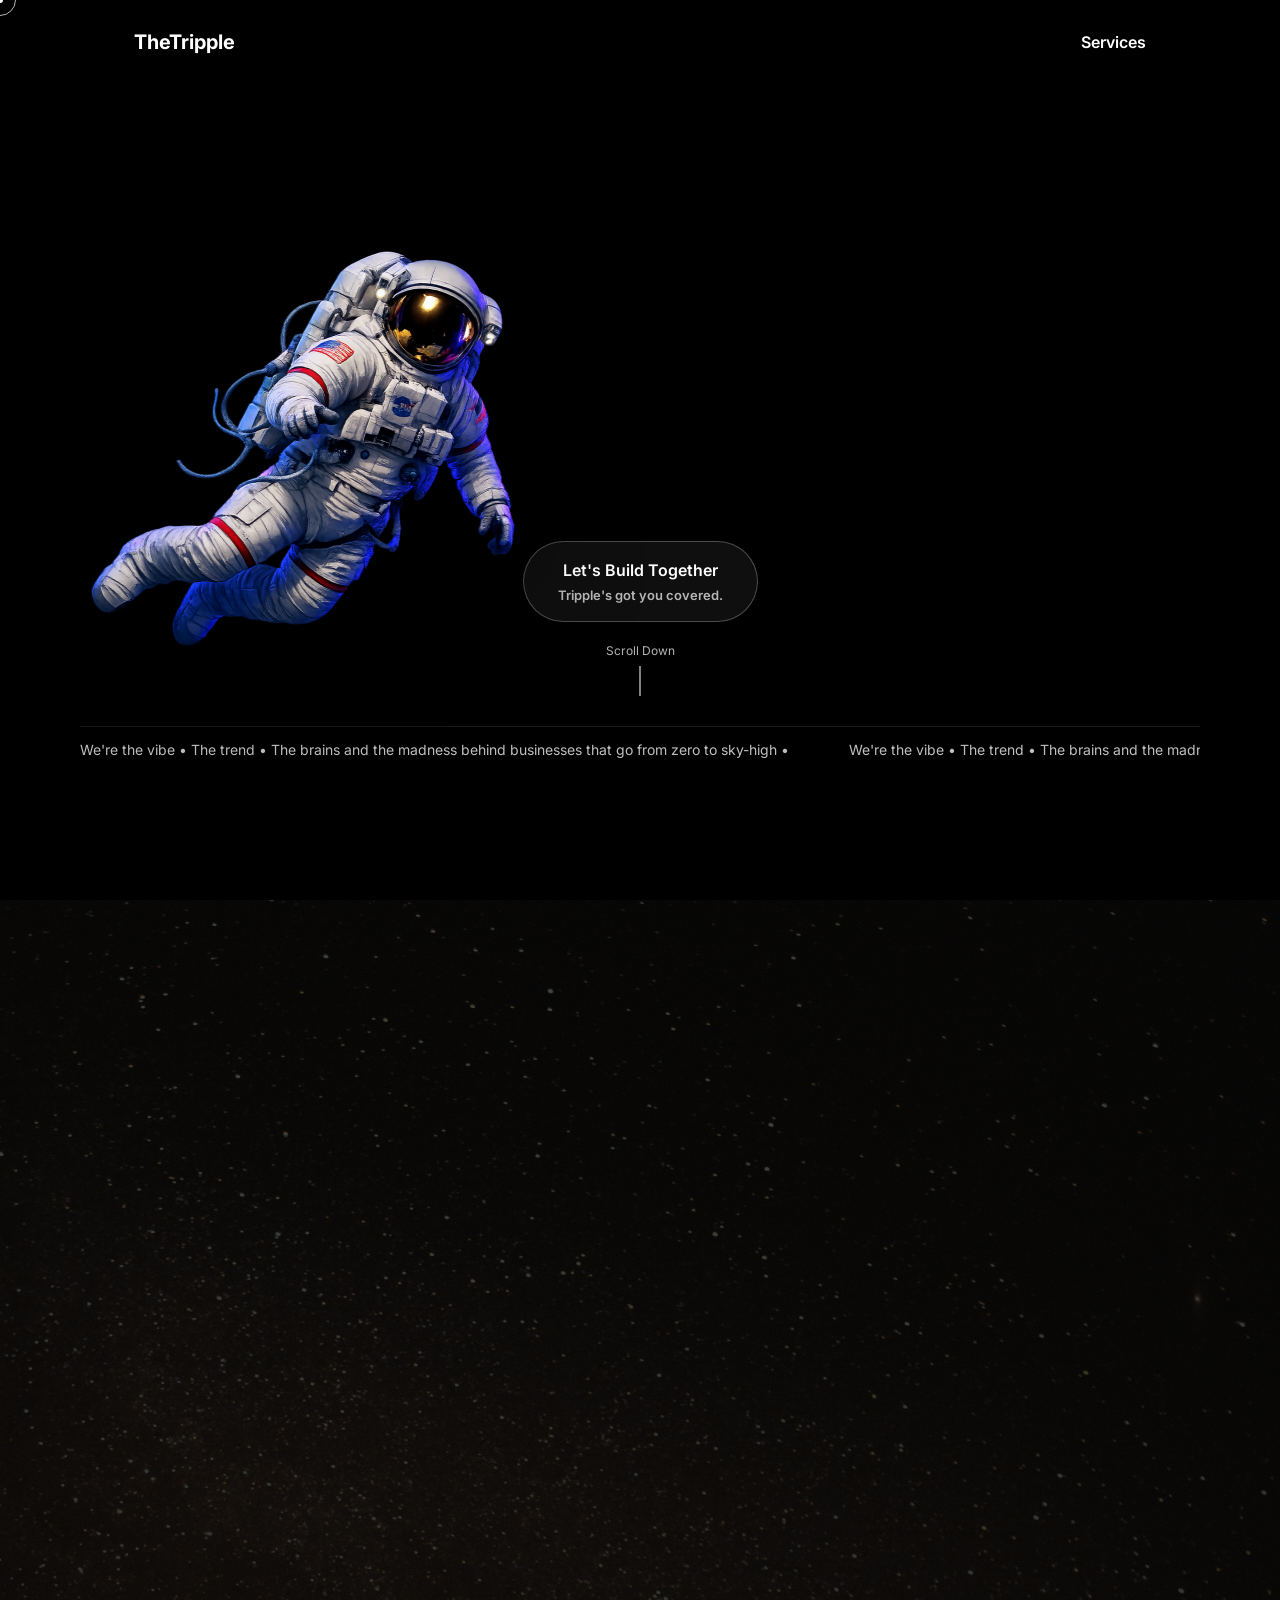
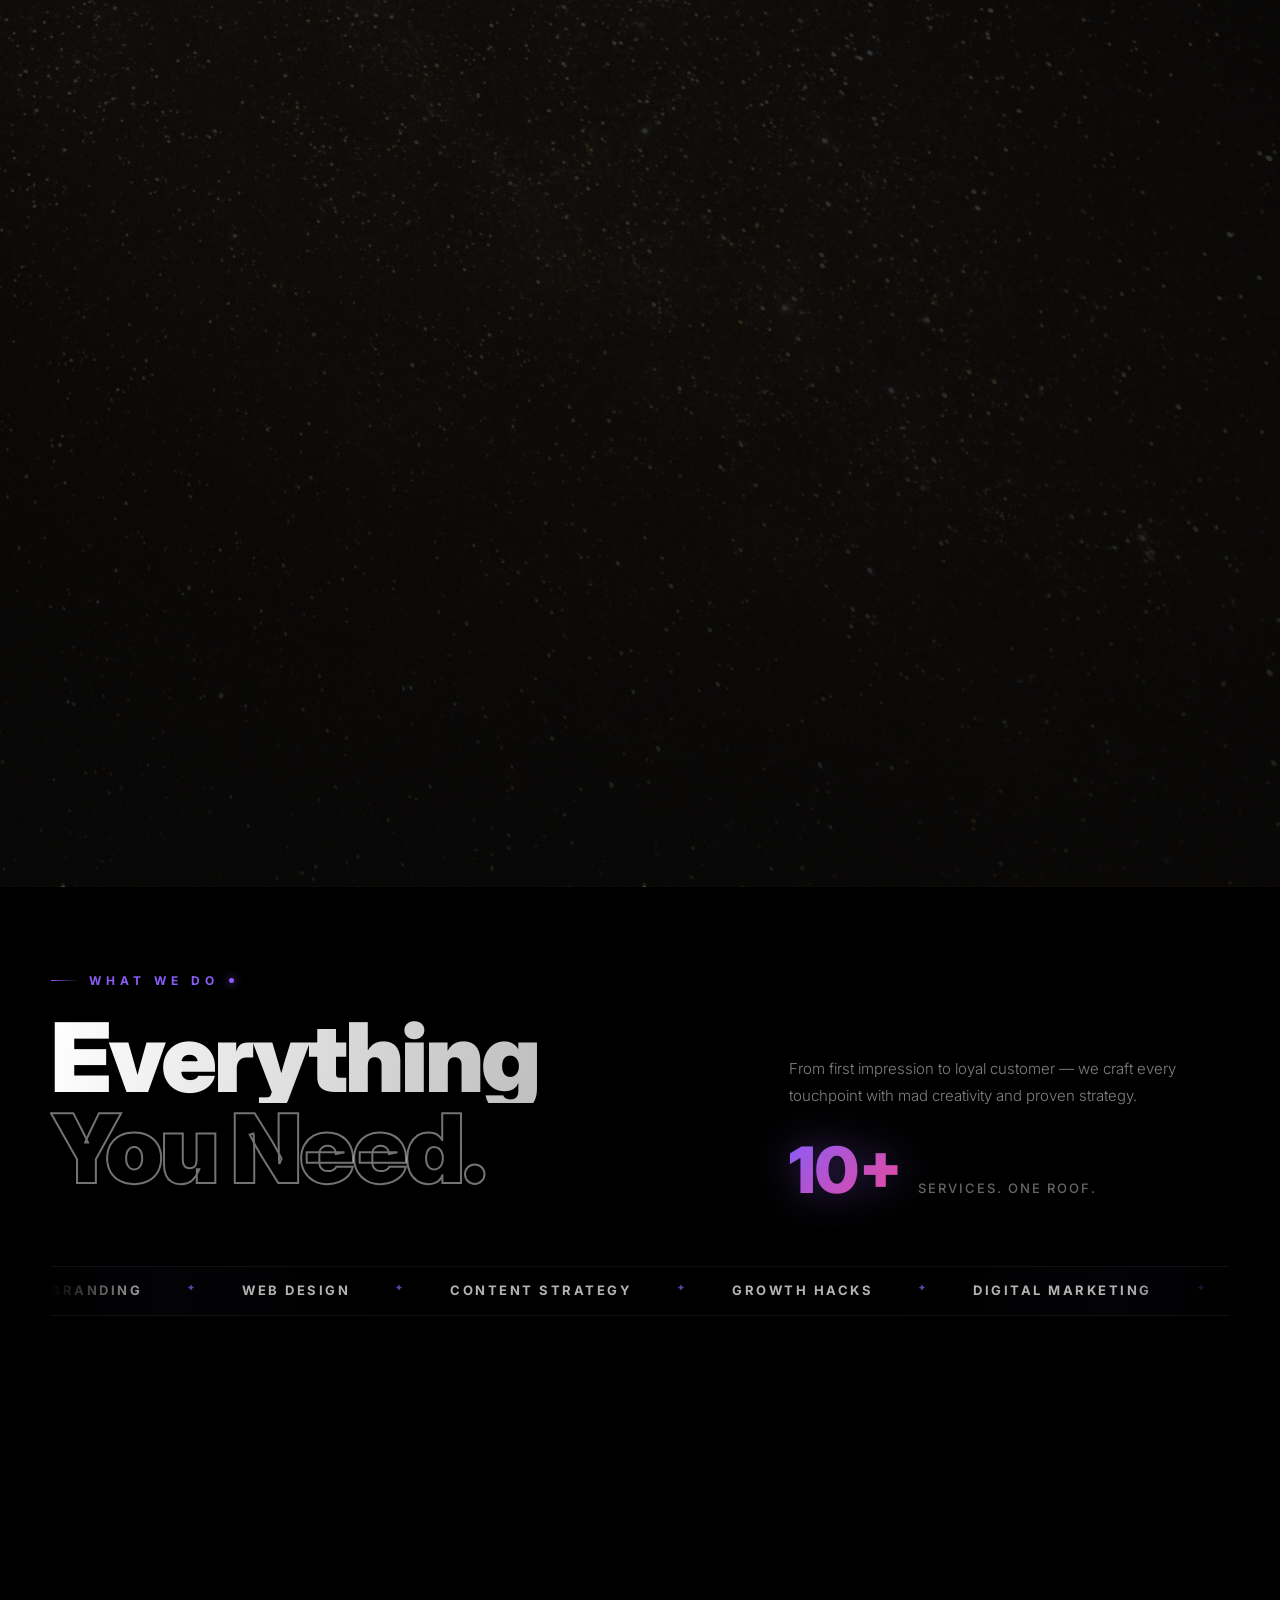
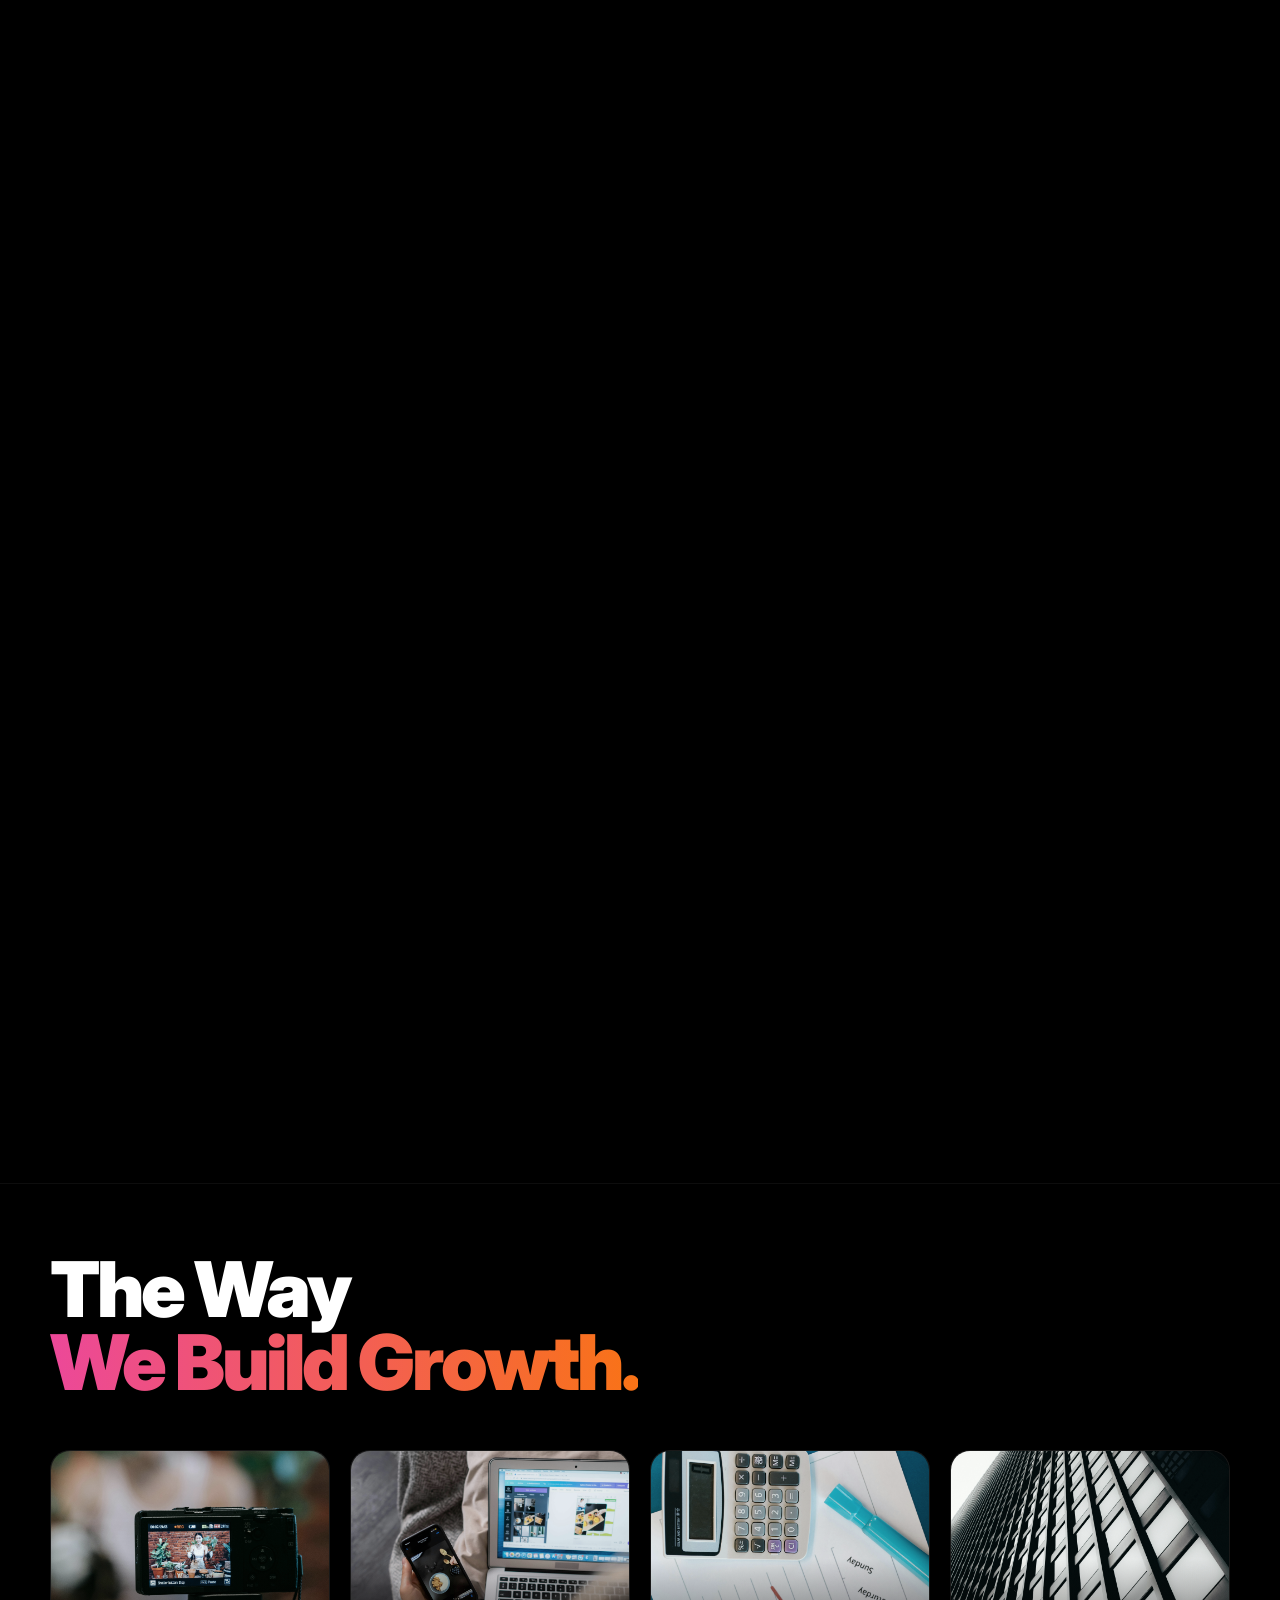
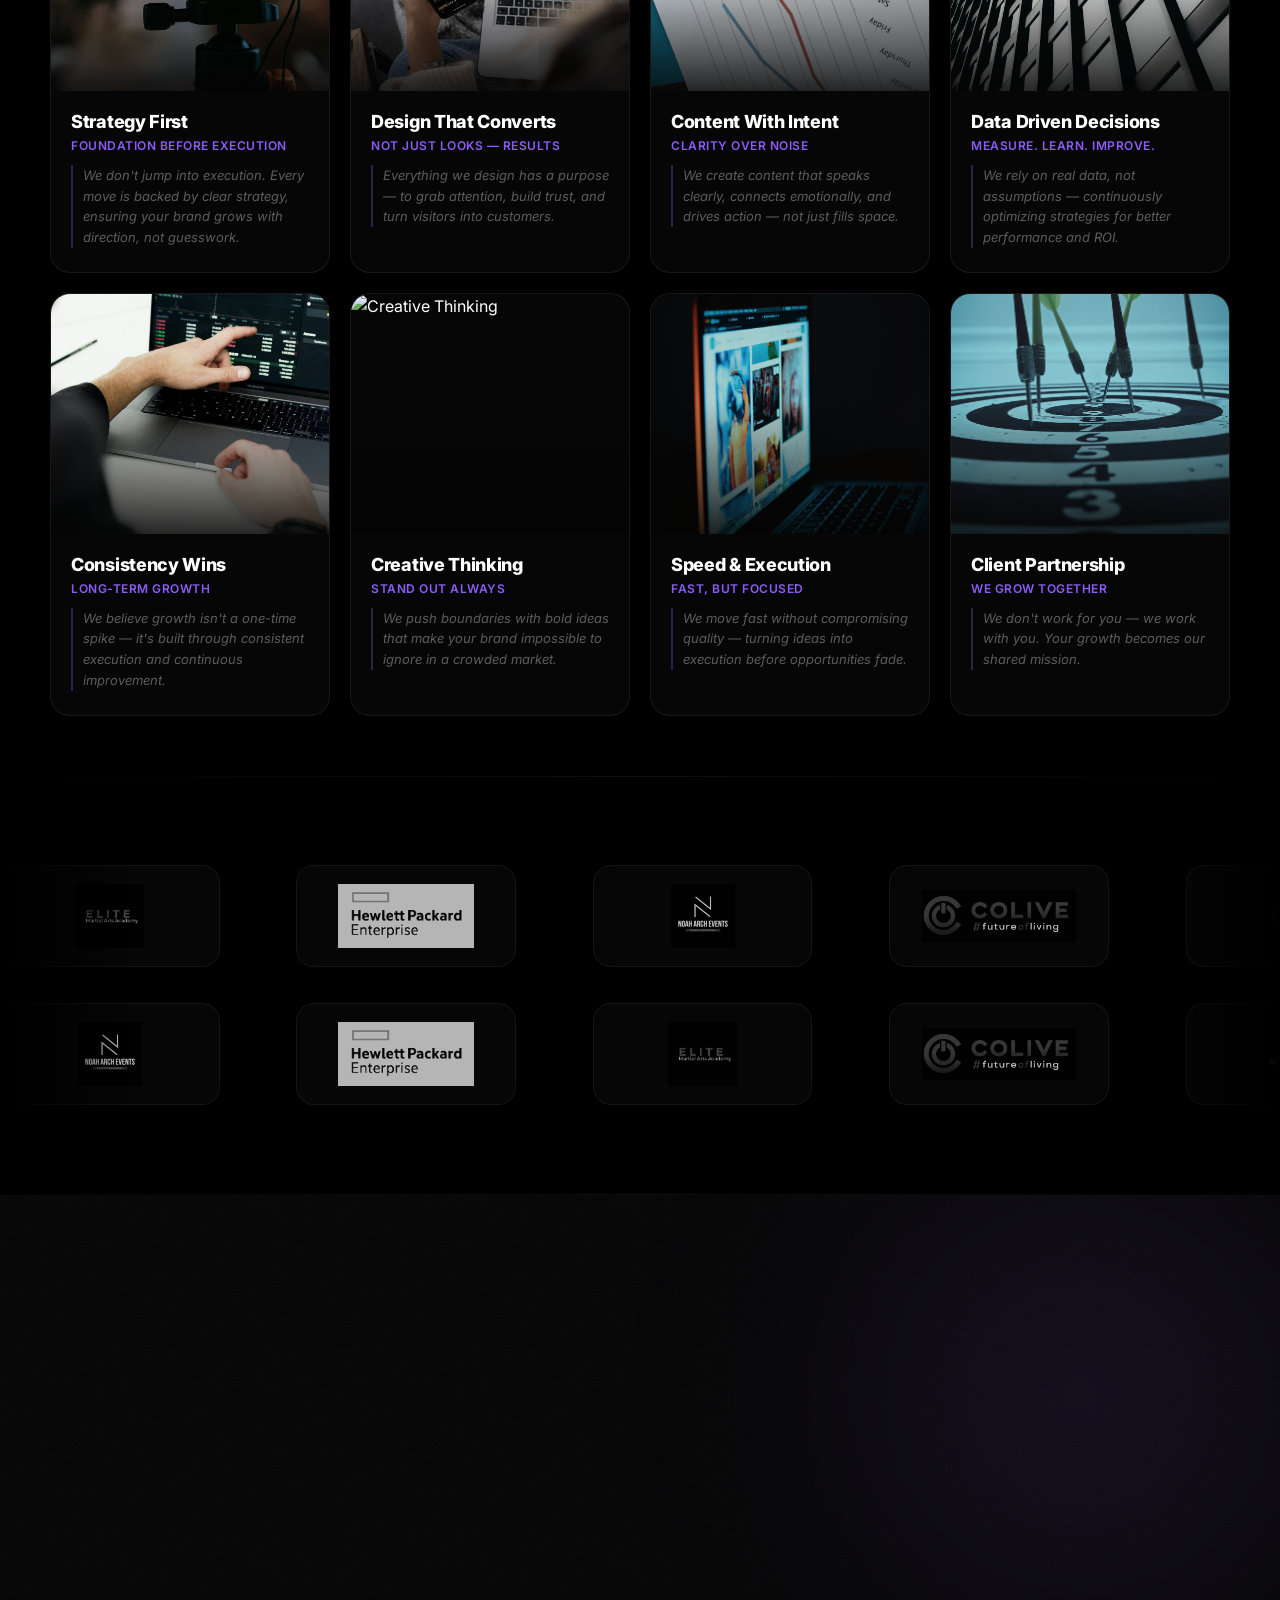
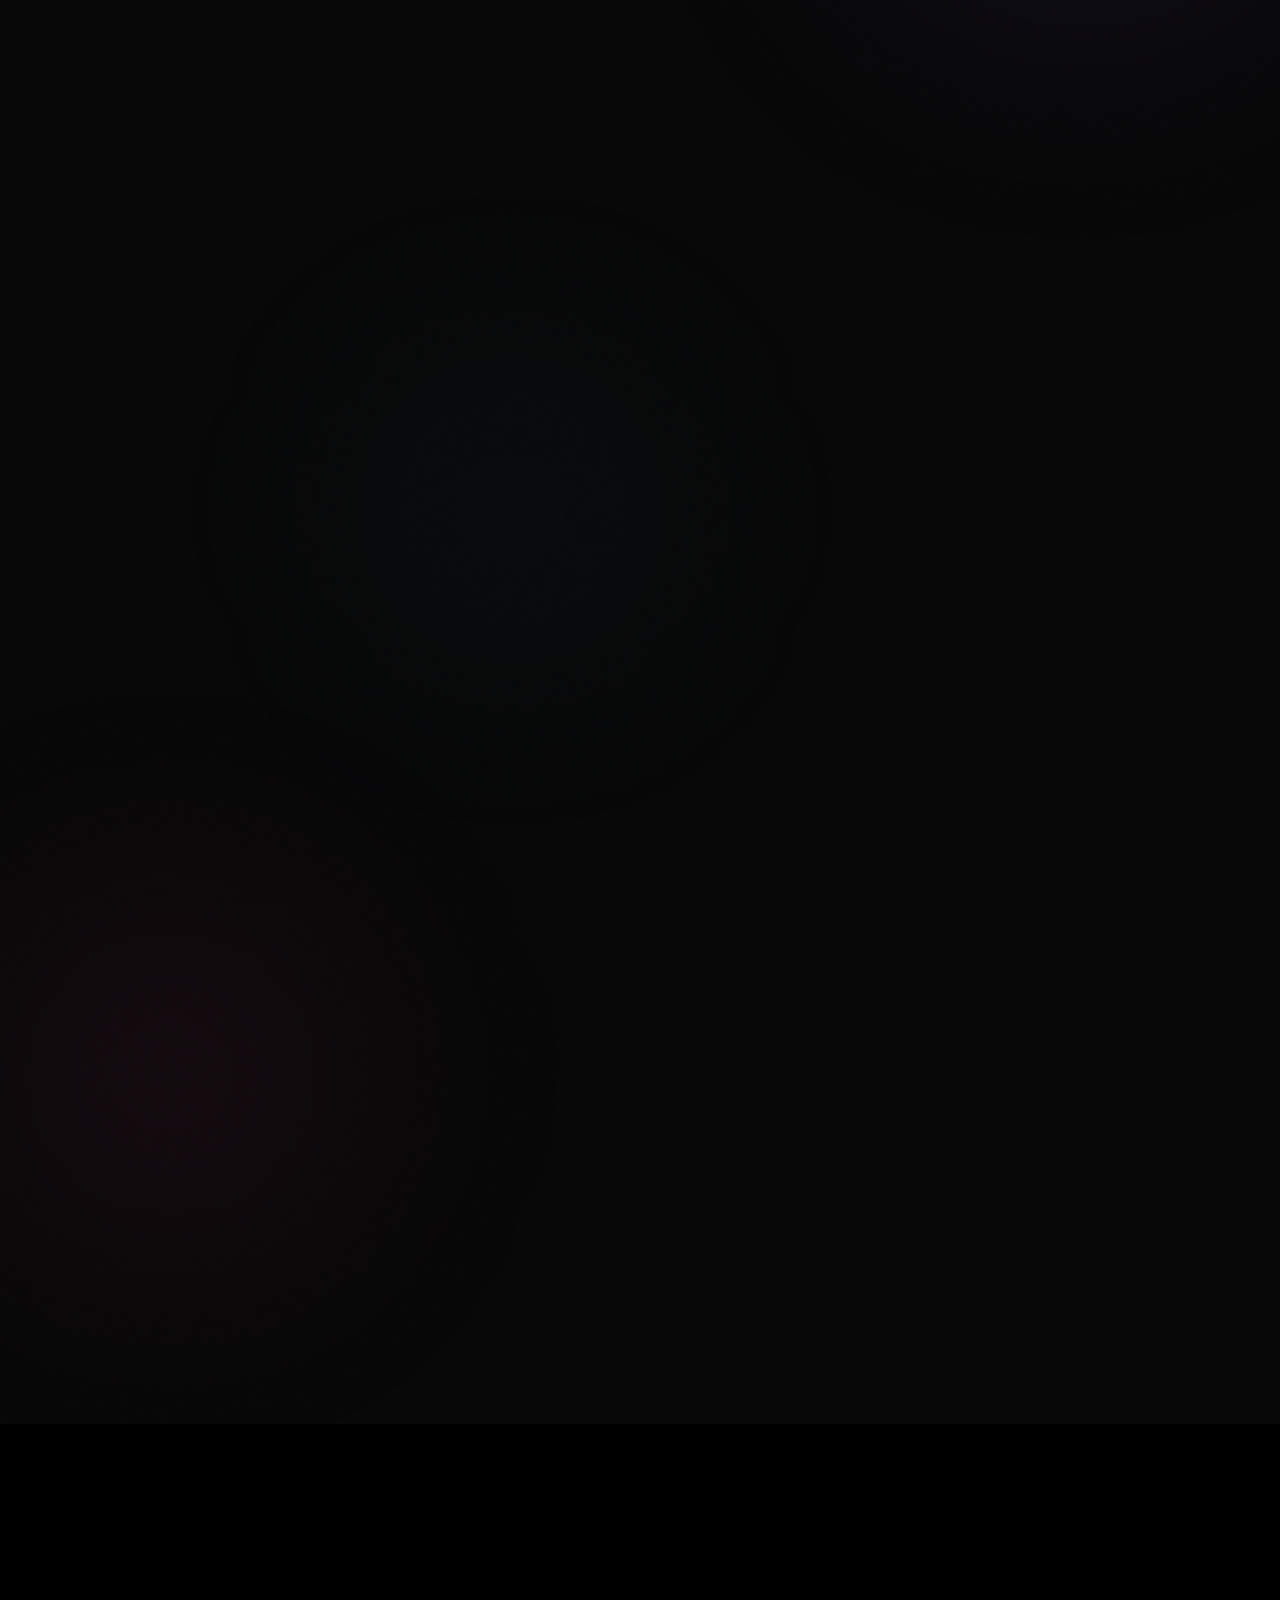
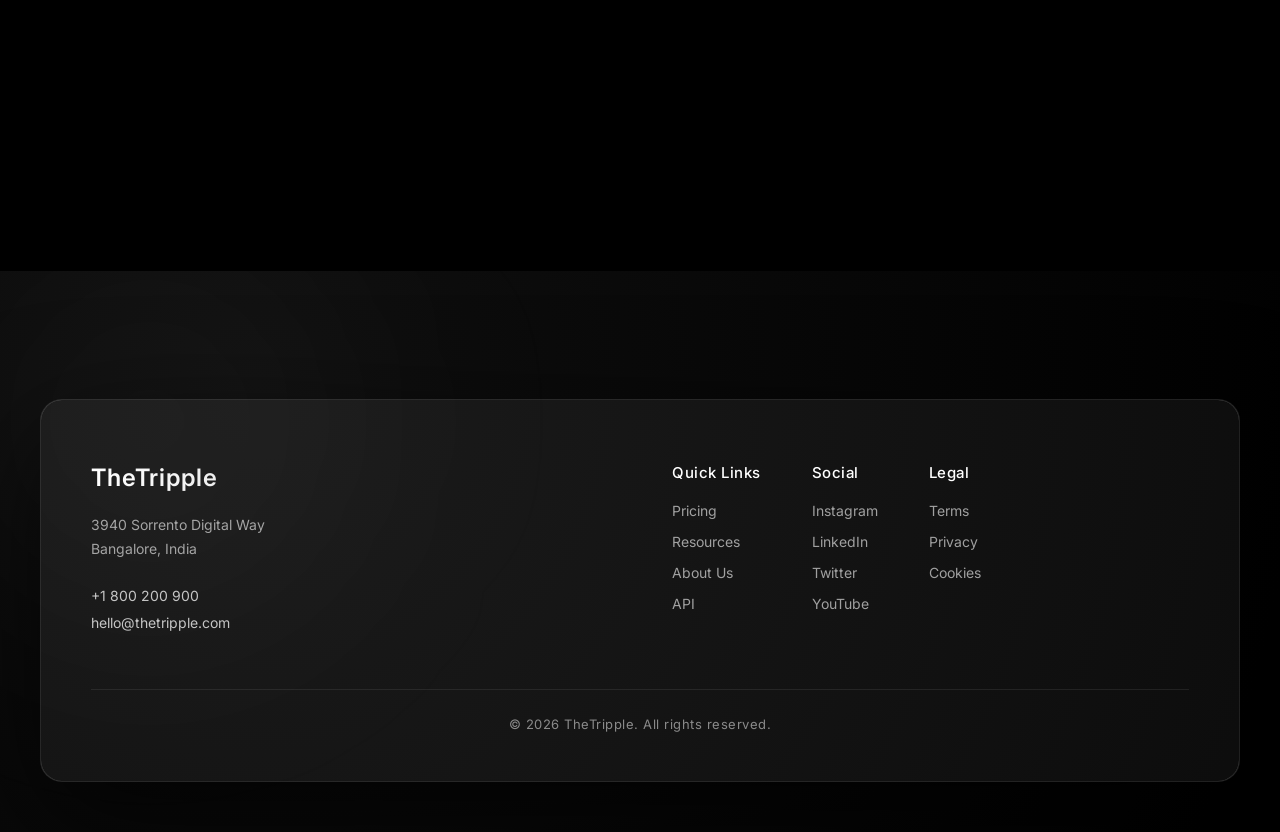
==== index.html @ c0bea386 "Updated website content and logo" ====
<!DOCTYPE html>
<html lang="en">
<head>
  <meta charset="UTF-8">
  <meta name="viewport" content="width=device-width, initial-scale=1.0, maximum-scale=5.0">
  <title>TheTripple</title>

  <!-- Preconnect for fonts -->
  <link rel="preconnect" href="https://fonts.googleapis.com">
  <link rel="preconnect" href="https://fonts.gstatic.com" crossorigin>
  <link href="https://fonts.googleapis.com/css2?family=Inter:wght@300;400;500;600;700;800;900&display=swap" rel="stylesheet">

  <!-- Bootstrap -->
  <link href="https://cdn.jsdelivr.net/npm/bootstrap@5.3.0/dist/css/bootstrap.min.css" rel="stylesheet">

  <!-- Site CSS -->
  <link rel="stylesheet" href="css/style.css">
</head>

<body>

<div class="cursor-dot"></div>
<div class="cursor-circle"></div>

<!-- Noise / Ambient Decorative Layers -->
<div class="noise" aria-hidden="true"></div>
<div class="ambient" aria-hidden="true"></div>

<!-- ═══════════════════════════════════
     NAVBAR
═══════════════════════════════════ -->
<nav class="navbar fixed-top" id="navbar">
  <div class="container d-flex justify-content-between align-items-center">
    <h2 class="logo">TheTripple</h2>
    <div class="menu">
      <a href="services/">Services</a>
    </div>
  </div>
</nav>

<!-- ═══════════════════════════════════
     HERO
═══════════════════════════════════ -->
<section class="hero nx-sec">

  <video autoplay muted loop playsinline class="hero-video" aria-hidden="true">
    <source src="assets/video.mp4" type="video/mp4">
  </video>

  <div class="overlay" aria-hidden="true"></div>

  <div class="hero-image" id="astronaut" aria-hidden="true">
    <img src="assets/astronaut.png" alt="" width="900" height="900" loading="lazy">
  </div>

  <div class="hero-content">

    <h1 class="hero-text">
      <span class="left outline">We Scale</span><br>
      <span class="left outline">Your Business With</span><br>
      <span class="right solid">Mad Creativity</span>
    </h1>

    <div class="hero-cta">
      <button class="cta-btn">
        Let's Build Together<br>
        <span>Tripple's got you covered.</span>
      </button>

      <div class="scroll-down">
        <span>Scroll Down</span>
        <div class="scroll-line"></div>
      </div>
    </div>

    <div class="hero-marquee">
      <div class="marquee-track">
        <span>We're the vibe • The trend • The brains and the madness behind businesses that go from zero to sky-high •</span>
        <span>We're the vibe • The trend • The brains and the madness behind businesses that go from zero to sky-high •</span>
      </div>
    </div>

  </div>

</section>

<!-- ═══════════════════════════════════
     ABOUT US
═══════════════════════════════════ -->
<section class="aboutus-section nx-sec overlap-section" id="section-aboutus">

  <div class="aboutus-sticky-wrapper">

    <div class="au-bg-base" aria-hidden="true"></div>
    <div class="au-grain"   aria-hidden="true"></div>

    <!-- BLOCK 1 — OPENING -->
    <div class="au-opening" id="au-opening">
      <div class="au-container">
        <p class="au-eyebrow" id="au-eyebrow">ABOUT US</p>

        <div class="au-headline-wrap" id="au-headline-wrap">
          <h1 class="au-headline">
            <span class="au-hl-line"              data-delay="0">Meet</span>
            <span class="au-hl-line au-hl-accent" data-delay="1">Tripple.</span>
            <span class="au-hl-line"              data-delay="2">We make brands</span>
            <span class="au-hl-line au-hl-stroke" data-delay="3">blow up.</span>
          </h1>
        </div>

        <div class="au-opening-sub" id="au-opening-sub">
          <p>
            Built for brands that want to stand out, glow up, and blow up.
            Tripple is a creative growth studio obsessed with making brands look cool, grow fast, and feel unforgettable.
          </p>

          <div class="au-scroll-hint" aria-hidden="true">
            <span class="au-scroll-line"></span>
            <p>Scroll to explore</p>
          </div>
        </div>
      </div>
    </div>

    <!-- BLOCK 2 — MARQUEE DIVIDER -->
    <div class="au-marquee-divider" id="au-marquee" aria-hidden="true">
      <div class="au-marquee-track au-marquee-fwd">
        <span>Creative Studio</span><em>✦</em>
        <span>Bangalore</span><em>✦</em>
        <span>Growth Agency</span><em>✦</em>
        <span>Brand Builders</span><em>✦</em>
        <span>Visual Thinkers</span><em>✦</em>
        <span>Digital Natives</span><em>✦</em>
        <!-- Duplicate for seamless loop -->
        <span>Creative Studio</span><em>✦</em>
        <span>Bangalore</span><em>✦</em>
        <span>Growth Agency</span><em>✦</em>
        <span>Brand Builders</span><em>✦</em>
        <span>Visual Thinkers</span><em>✦</em>
        <span>Digital Natives</span><em>✦</em>
      </div>

      <div class="au-marquee-track au-marquee-rev">
        <span>Mad Creativity</span><em>★</em>
        <span>Bold Ideas</span><em>★</em>
        <span>Real Results</span><em>★</em>
        <span>Obsessed Team</span><em>★</em>
        <span>Trend Chasers</span><em>★</em>
        <span>Vibe Setters</span><em>★</em>
        <!-- Duplicate for seamless loop -->
        <span>Mad Creativity</span><em>★</em>
        <span>Bold Ideas</span><em>★</em>
        <span>Real Results</span><em>★</em>
        <span>Obsessed Team</span><em>★</em>
        <span>Trend Chasers</span><em>★</em>
        <span>Vibe Setters</span><em>★</em>
      </div>
    </div>

    <!-- BLOCK 3 — SPLIT STORY -->
    <div class="au-split-story" id="au-split">
      <div class="au-container au-split-inner">

        <!-- LEFT -->
        <div class="au-split-left" id="au-split-left">
          <div class="au-split-year">
            <span class="au-year-num">2022</span>
            <span class="au-year-label">Founded in<br>Bangalore</span>
          </div>

          <div class="au-split-img-stack">

            <div class="au-img-card au-img-card-back">
              <video autoplay muted loop playsinline aria-hidden="true">
                <source src="assets/about.mp4" type="video/mp4">
              </video>
            </div>

            <div class="au-img-card au-img-card-front">
              <video autoplay muted loop playsinline aria-hidden="true">
                <source src="assets/about.mp4" type="video/mp4">
              </video>

              <div class="au-img-badge">
                <span class="au-badge-num">50+</span>
                <span class="au-badge-txt">Projects Delivered</span>
              </div>
            </div>

          </div>
        </div>

        <!-- RIGHT -->
        <div class="au-split-right" id="au-split-right">

          <div class="au-story-block" id="au-story-0">
            <span class="au-story-index">01</span>
            <h2 class="au-story-heading">We started with a problem.</h2>
            <p class="au-story-body">
              Most Bangalore businesses had incredible products but zero presence. Great cafes nobody found.
            </p>
          </div>

          <div class="au-story-block" id="au-story-1">
            <span class="au-story-index">02</span>
            <h2 class="au-story-heading">We built a team of obsessives.</h2>
            <p class="au-story-body">
              Designers who lose sleep over kerning. Strategists who treat every brand like it's their own.
            </p>
          </div>

          <div class="au-story-block" id="au-story-2">
            <span class="au-story-index">03</span>
            <h2 class="au-story-heading">Now we scale brands for real.</h2>
            <p class="au-story-body">
              From identity to performance — we own every layer.
            </p>
          </div>

        </div>

      </div>
    </div>

  </div>
</section>


<!-- ═══════════════════════════════════
     SERVICES
═══════════════════════════════════ -->
<section class="services-section nx-sec" id="section-services">

  <video class="services-bg-video" autoplay muted loop playsinline aria-hidden="true">
    <source src="assets/12638483_2088_720_60fps.mp4" type="video/mp4">
  </video>

  <div class="services-container">

    <!-- HEADER BLOCK -->
    <div class="srv-header" id="srv-header">
      <div class="srv-header-left">
        <span class="srv-eyebrow" id="srv-eyebrow">WHAT WE DO</span>
        <h2 class="srv-title" id="srv-title">
          <span class="srv-title-line">Everything</span>
          <span class="srv-title-line srv-title-stroke">You Need.</span>
        </h2>
      </div>
      <div class="srv-header-right" id="srv-header-right">
        <p class="srv-header-desc">From first impression to loyal customer — we craft every touchpoint with mad creativity and proven strategy.</p>
        <div class="srv-header-stat">
          <span class="srv-stat-num">10+</span>
          <span class="srv-stat-label">Services. One roof.</span>
        </div>
      </div>
    </div>

    <!-- MARQUEE TICKER -->
    <div class="blogs-ticker-wrap" id="blogs-ticker" aria-hidden="true">
      <div class="blogs-ticker-track">
        <span>Branding</span><span class="ticker-sep">✦</span>
        <span>Web Design</span><span class="ticker-sep">✦</span>
        <span>Content Strategy</span><span class="ticker-sep">✦</span>
        <span>Growth Hacks</span><span class="ticker-sep">✦</span>
        <span>Digital Marketing</span><span class="ticker-sep">✦</span>
        <span>Creative Direction</span><span class="ticker-sep">✦</span>
        <span>SEO &amp; Ads</span><span class="ticker-sep">✦</span>
        <span>Visual Identity</span><span class="ticker-sep">✦</span>
        <span>Branding</span><span class="ticker-sep">✦</span>
        <span>Web Design</span><span class="ticker-sep">✦</span>
        <span>Content Strategy</span><span class="ticker-sep">✦</span>
        <span>Growth Hacks</span><span class="ticker-sep">✦</span>
        <span>Digital Marketing</span><span class="ticker-sep">✦</span>
        <span>Creative Direction</span><span class="ticker-sep">✦</span>
        <span>SEO &amp; Ads</span><span class="ticker-sep">✦</span>
        <span>Visual Identity</span><span class="ticker-sep">✦</span>
      </div>
    </div>

    <!-- SERVICES BENTO GRID -->
    <div class="srv-bento" id="srv-bento">

      <!-- ROW 1: Large feature card + 2 stacked -->
      <div class="srv-bento-row srv-row-1">

        <div class="srv-card srv-card--large" data-srv-index="0" style="--card-img:url('../assets/web.jpg')">
          <div class="srv-card-img" aria-hidden="true"></div>
          <div class="srv-icon" aria-hidden="true">🌐</div>
          <div class="srv-card-body">
            <span class="srv-num">01</span>
            <h3 class="srv-name">Websites</h3>
            <p class="srv-desc">Sleek, high-converting websites engineered to turn casual visitors into loyal customers — built with pixel-perfect precision and blazing performance.</p>
            <div class="srv-meta">
              <span class="srv-tag">Web</span>
              <span class="srv-tag srv-tag--green">Dev + Design</span>
            </div>
          </div>
          <div class="srv-arrow" aria-hidden="true">→</div>
          <div class="srv-card-glow" aria-hidden="true"></div>
        </div>

        <div class="srv-stack">
          <div class="srv-card srv-card--tall" data-srv-index="1" style="--card-img:url('../assets/content.jpg')">
            <div class="srv-card-img" aria-hidden="true"></div>
            <div class="srv-icon" aria-hidden="true">✍️</div>
            <div class="srv-card-body">
              <span class="srv-num">02</span>
              <h3 class="srv-name">Content Creation</h3>
              <p class="srv-desc">High-quality, on-brand content that engages, educates, and inspires action across every channel.</p>
              <div class="srv-meta">
                <span class="srv-tag">Content</span>
              </div>
            </div>
            <div class="srv-arrow" aria-hidden="true">→</div>
            <div class="srv-card-glow" aria-hidden="true"></div>
          </div>

          <div class="srv-card srv-card--tall" data-srv-index="2" style="--card-img:url('../assets/design.jpg')">
            <div class="srv-card-img" aria-hidden="true"></div>
            <div class="srv-icon" aria-hidden="true">🎨</div>
            <div class="srv-card-body">
              <span class="srv-num">03</span>
              <h3 class="srv-name">Posters &amp; Designs</h3>
              <p class="srv-desc">Visually stunning creatives that stop the scroll and capture attention the moment eyes land on them.</p>
              <div class="srv-meta">
                <span class="srv-tag">Design</span>
              </div>
            </div>
            <div class="srv-arrow" aria-hidden="true">→</div>
            <div class="srv-card-glow" aria-hidden="true"></div>
          </div>
        </div>

      </div>

      <!-- ROW 2: 3 equal cards -->
      <div class="srv-bento-row srv-row-2">

        <div class="srv-card srv-card--mid" data-srv-index="3" style="--card-img:url('../assets/social.jpg')">
          <div class="srv-card-img" aria-hidden="true"></div>
          <div class="srv-icon" aria-hidden="true">📱</div>
          <div class="srv-card-body">
            <span class="srv-num">04</span>
            <h3 class="srv-name">Social Media</h3>
            <p class="srv-desc">Dominate every platform with strategy-led content, daily engagement, and a distinctive brand voice that builds real community.</p>
            <div class="srv-meta">
              <span class="srv-tag">Social</span>
              <span class="srv-tag srv-tag--green">Growth</span>
            </div>
          </div>
          <div class="srv-arrow" aria-hidden="true">→</div>
          <div class="srv-card-glow" aria-hidden="true"></div>
        </div>

        <div class="srv-card srv-card--mid" data-srv-index="4" style="--card-img:url('../assets/Video%20%26%20Photoshoots.jpg')">
          <div class="srv-card-img" aria-hidden="true"></div>
          <div class="srv-icon" aria-hidden="true">🎬</div>
          <div class="srv-card-body">
            <span class="srv-num">05</span>
            <h3 class="srv-name">Video &amp; Photoshoots</h3>
            <p class="srv-desc">Cinematic edits and pro-grade shoots that tell your brand's story through powerful, unforgettable visuals.</p>
            <div class="srv-meta">
              <span class="srv-tag">Media</span>
              <span class="srv-tag">Cinematic</span>
            </div>
          </div>
          <div class="srv-arrow" aria-hidden="true">→</div>
          <div class="srv-card-glow" aria-hidden="true"></div>
        </div>

        <div class="srv-card srv-card--mid" data-srv-index="5" style="--card-img:url('../assets/Digital%20Marketing.jpg')">
          <div class="srv-card-img" aria-hidden="true"></div>
          <div class="srv-icon" aria-hidden="true">📈</div>
          <div class="srv-card-body">
            <span class="srv-num">06</span>
            <h3 class="srv-name">Digital Marketing</h3>
            <p class="srv-desc">Data-driven SEO, performance ads &amp; full-funnel campaigns engineered to maximize ROI and scale your brand fast.</p>
            <div class="srv-meta">
              <span class="srv-tag">Marketing</span>
              <span class="srv-tag srv-tag--green">ROI</span>
            </div>
          </div>
          <div class="srv-arrow" aria-hidden="true">→</div>
          <div class="srv-card-glow" aria-hidden="true"></div>
        </div>

      </div>

      <!-- ROW 3: stacked + wide + coming -->
      <div class="srv-bento-row srv-row-3">

        <div class="srv-stack">
          <div class="srv-card srv-card--tall" data-srv-index="6" style="--card-img:url('../assets/Growth%20Strategies.jpg')">
            <div class="srv-card-img" aria-hidden="true"></div>
            <div class="srv-icon" aria-hidden="true">🧩</div>
            <div class="srv-card-body">
              <span class="srv-num">07</span>
              <h3 class="srv-name">Growth Strategies</h3>
              <p class="srv-desc">Smart, custom-built roadmaps designed for sustainable long-term business growth.</p>
              <div class="srv-meta">
                <span class="srv-tag">Strategy</span>
              </div>
            </div>
            <div class="srv-arrow" aria-hidden="true">→</div>
            <div class="srv-card-glow" aria-hidden="true"></div>
          </div>

          <div class="srv-card srv-card--tall" data-srv-index="7" style="--card-img:url('../assets/Collaborations.jpg')">
            <div class="srv-card-img" aria-hidden="true"></div>
            <div class="srv-icon" aria-hidden="true">🤝</div>
            <div class="srv-card-body">
              <span class="srv-num">08</span>
              <h3 class="srv-name">Collaborations</h3>
              <p class="srv-desc">Strategic brand partnerships that expand your reach and build serious market credibility.</p>
              <div class="srv-meta">
                <span class="srv-tag">Collab</span>
              </div>
            </div>
            <div class="srv-arrow" aria-hidden="true">→</div>
            <div class="srv-card-glow" aria-hidden="true"></div>
          </div>
        </div>

        <div class="srv-card srv-card--wide" data-srv-index="8" style="--card-img:url('../assets/Events.jpg')">
          <div class="srv-card-img" aria-hidden="true"></div>
          <div class="srv-icon" aria-hidden="true">🎪</div>
          <div class="srv-card-body">
            <span class="srv-num">09</span>
            <h3 class="srv-name">Events</h3>
            <p class="srv-desc">Memorable brand experiences, immersive activations, and unforgettable product launches that leave a lasting mark on every guest.</p>
            <div class="srv-meta">
              <span class="srv-tag">Events</span>
              <span class="srv-tag srv-tag--special">IRL ✦</span>
            </div>
          </div>
          <div class="srv-arrow" aria-hidden="true">→</div>
          <div class="srv-card-glow" aria-hidden="true"></div>
        </div>

        <div class="srv-card srv-card--coming" data-srv-index="9" style="--card-img:url('../assets/Clubhouses.jpg')">
          <div class="srv-card-img" aria-hidden="true"></div>
          <div class="srv-card-body">
            <span class="srv-num">10</span>
            <h3 class="srv-name">Coming Soon</h3>
            <p class="srv-desc">Clubhouses &amp; unique brand spaces are on the way.</p>
            <div class="srv-meta">
              <span class="srv-tag srv-tag--special">Soon ✦</span>
            </div>
          </div>
          <div class="srv-card-glow" aria-hidden="true"></div>
        </div>

      </div>

    </div><!-- /.srv-bento -->

  </div><!-- /.services-container -->

</section>


<!-- ═══════════════════════════════════
     HOW WE WORK — CAPABILITIES STRIP
═══════════════════════════════════ -->
<section>
  <div class="au-team-wrap" id="au-team">
    <div class="au-container">
      <div class="au-team-header">
        <p class="au-eyebrow">HOW WE WORK</p>
        <h2 class="au-team-title">The Way<br><span>We Build Growth.</span></h2>
      </div>

      <div class="au-team-strip">

        <div class="au-team-card" data-team-index="0">
          <div class="au-team-img-wrap">
            <img src="assets/pexels-sasha-kim-9413785.jpg" alt="Strategy First" class="au-team-img" loading="lazy" width="400" height="240">
            <div class="au-team-img-overlay" aria-hidden="true"></div>
          </div>
          <div class="au-team-info">
            <h3 class="au-team-name">Strategy First</h3>
            <p class="au-team-role">Foundation Before Execution</p>
            <p class="au-team-vibe">We don't jump into execution. Every move is backed by clear strategy, ensuring your brand grows with direction, not guesswork.</p>
          </div>
        </div>

        <div class="au-team-card" data-team-index="1">
          <div class="au-team-img-wrap">
            <img src="assets/pexels-ron-lach-7801147.jpg" alt="Design That Converts" class="au-team-img" loading="lazy" width="400" height="240">
            <div class="au-team-img-overlay" aria-hidden="true"></div>
          </div>
          <div class="au-team-info">
            <h3 class="au-team-name">Design That Converts</h3>
            <p class="au-team-role">Not Just Looks — Results</p>
            <p class="au-team-vibe">Everything we design has a purpose — to grab attention, build trust, and turn visitors into customers.</p>
          </div>
        </div>

        <div class="au-team-card" data-team-index="2">
          <div class="au-team-img-wrap">
            <img src="assets/pexels-rdne-7580753.jpg" alt="Content With Intent" class="au-team-img" loading="lazy" width="400" height="240">
            <div class="au-team-img-overlay" aria-hidden="true"></div>
          </div>
          <div class="au-team-info">
            <h3 class="au-team-name">Content With Intent</h3>
            <p class="au-team-role">Clarity Over Noise</p>
            <p class="au-team-vibe">We create content that speaks clearly, connects emotionally, and drives action — not just fills space.</p>
          </div>
        </div>

        <div class="au-team-card" data-team-index="3">
          <div class="au-team-img-wrap">
            <img src="assets/pexels-jason-dam-3920540-7020105.jpg" alt="Data Driven" class="au-team-img" loading="lazy" width="400" height="240">
            <div class="au-team-img-overlay" aria-hidden="true"></div>
          </div>
          <div class="au-team-info">
            <h3 class="au-team-name">Data Driven Decisions</h3>
            <p class="au-team-role">Measure. Learn. Improve.</p>
            <p class="au-team-vibe">We rely on real data, not assumptions — continuously optimizing strategies for better performance and ROI.</p>
          </div>
        </div>

        <div class="au-team-card" data-team-index="4">
          <div class="au-team-img-wrap">
            <img src="assets/pexels-artempodrez-5715852.jpg" alt="Consistency Wins" class="au-team-img" loading="lazy" width="400" height="240">
            <div class="au-team-img-overlay" aria-hidden="true"></div>
          </div>
          <div class="au-team-info">
            <h3 class="au-team-name">Consistency Wins</h3>
            <p class="au-team-role">Long-Term Growth</p>
            <p class="au-team-vibe">We believe growth isn't a one-time spike — it's built through consistent execution and continuous improvement.</p>
          </div>
        </div>

        <div class="au-team-card" data-team-index="5">
          <div class="au-team-img-wrap">
            <img src="assets/pexels-abner-velazquez-1035709527-35322891.jpg" alt="Creative Thinking" class="au-team-img" loading="lazy" width="400" height="240">
            <div class="au-team-img-overlay" aria-hidden="true"></div>
          </div>
          <div class="au-team-info">
            <h3 class="au-team-name">Creative Thinking</h3>
            <p class="au-team-role">Stand Out Always</p>
            <p class="au-team-vibe">We push boundaries with bold ideas that make your brand impossible to ignore in a crowded market.</p>
          </div>
        </div>

        <div class="au-team-card" data-team-index="6">
          <div class="au-team-img-wrap">
            <img src="assets/pexels-abbaphe-media-669214747-18021924.jpg" alt="Speed &amp; Execution" class="au-team-img" loading="lazy" width="400" height="240">
            <div class="au-team-img-overlay" aria-hidden="true"></div>
          </div>
          <div class="au-team-info">
            <h3 class="au-team-name">Speed &amp; Execution</h3>
            <p class="au-team-role">Fast, But Focused</p>
            <p class="au-team-vibe">We move fast without compromising quality — turning ideas into execution before opportunities fade.</p>
          </div>
        </div>

        <div class="au-team-card" data-team-index="7">
          <div class="au-team-img-wrap">
            <img src="assets/pexels-kaya-748456158-32267578.jpg" alt="Client Partnership" class="au-team-img" loading="lazy" width="400" height="240">
            <div class="au-team-img-overlay" aria-hidden="true"></div>
          </div>
          <div class="au-team-info">
            <h3 class="au-team-name">Client Partnership</h3>
            <p class="au-team-role">We Grow Together</p>
            <p class="au-team-vibe">We don't work for you — we work with you. Your growth becomes our shared mission.</p>
          </div>
        </div>

      </div>
    </div>
  </div>
</section>


<!-- ═══════════════════════════════════
     CLIENTS — LOGO INFINITE SCROLL
     (all text/descriptions removed;
      logos only in seamless marquee)
═══════════════════════════════════ -->
<section class="clients-scroll-section nx-sec" aria-label="Our clients">

  <!-- Two rows of logos scroll in opposite directions for premium feel -->
  <div class="clients-logo-marquee-wrap">

    <!-- ROW 1 — scrolls left -->
    <div class="clients-logo-row clients-logo-row--fwd" aria-hidden="true">
      <div class="clients-logo-track">
        <div class="clients-logo-item"><img src="assets/Elite.png"  alt="Elite Martial Arts Academy" loading="lazy"></div>
        <div class="clients-logo-item"><img src="assets/hp.avif"    alt="Hewlett Packard Enterprise" loading="lazy"></div>
        <div class="clients-logo-item"><img src="assets/noah.png"   alt="Noah Arch Events"           loading="lazy"></div>
        <div class="clients-logo-item"><img src="assets/Co-live.png"  alt="Co-live" loading="lazy"></div>
        <div class="clients-logo-item"><img src="assets/Elite.png"  alt="Elite Martial Arts Academy" loading="lazy"></div>
        <div class="clients-logo-item"><img src="assets/hp.avif"    alt="Hewlett Packard Enterprise" loading="lazy"></div>
        <div class="clients-logo-item"><img src="assets/noah.png"   alt="Noah Arch Events"           loading="lazy"></div>
        <div class="clients-logo-item"><img src="assets/Co-live.png"  alt="Co-live" loading="lazy"></div>
        <!-- Duplicate set for seamless infinite loop -->
        <div class="clients-logo-item"><img src="assets/Elite.png"  alt="Elite Martial Arts Academy" loading="lazy"></div>
        <div class="clients-logo-item"><img src="assets/hp.avif"    alt="Hewlett Packard Enterprise" loading="lazy"></div>
        <div class="clients-logo-item"><img src="assets/noah.png"   alt="Noah Arch Events"           loading="lazy"></div>
        <div class="clients-logo-item"><img src="assets/Co-live.png"  alt="Co-live" loading="lazy"></div>
        <div class="clients-logo-item"><img src="assets/Elite.png"  alt="Elite Martial Arts Academy" loading="lazy"></div>
        <div class="clients-logo-item"><img src="assets/hp.avif"    alt="Hewlett Packard Enterprise" loading="lazy"></div>
        <div class="clients-logo-item"><img src="assets/noah.png"   alt="Noah Arch Events"           loading="lazy"></div>
        <div class="clients-logo-item"><img src="assets/Co-live.png"  alt="Co-live" loading="lazy"></div>
      </div>
    </div>

    <!-- ROW 2 — scrolls right (reverse) -->
    <div class="clients-logo-row clients-logo-row--rev" aria-hidden="true">
      <div class="clients-logo-track clients-logo-track--rev">
        <div class="clients-logo-item"><img src="assets/noah.png"   alt="Noah Arch Events"           loading="lazy"></div>
        <div class="clients-logo-item"><img src="assets/hp.avif"    alt="Hewlett Packard Enterprise" loading="lazy"></div>
        <div class="clients-logo-item"><img src="assets/Elite.png"  alt="Elite Martial Arts Academy" loading="lazy"></div>
        <div class="clients-logo-item"><img src="assets/Co-live.png"  alt="Co-live" loading="lazy"></div>
        <div class="clients-logo-item"><img src="assets/noah.png"   alt="Noah Arch Events"           loading="lazy"></div>
        <div class="clients-logo-item"><img src="assets/hp.avif"    alt="Hewlett Packard Enterprise" loading="lazy"></div>
        <div class="clients-logo-item"><img src="assets/Elite.png"  alt="Elite Martial Arts Academy" loading="lazy"></div>
        <div class="clients-logo-item"><img src="assets/Co-live.png"  alt="Co-live" loading="lazy"></div>
        <!-- Duplicate set -->
        <div class="clients-logo-item"><img src="assets/noah.png"   alt="Noah Arch Events"           loading="lazy"></div>
        <div class="clients-logo-item"><img src="assets/hp.avif"    alt="Hewlett Packard Enterprise" loading="lazy"></div>
        <div class="clients-logo-item"><img src="assets/Elite.png"  alt="Elite Martial Arts Academy" loading="lazy"></div>
        <div class="clients-logo-item"><img src="assets/Co-live.png"  alt="Co-live" loading="lazy"></div>
        <div class="clients-logo-item"><img src="assets/noah.png"   alt="Noah Arch Events"           loading="lazy"></div>
        <div class="clients-logo-item"><img src="assets/hp.avif"    alt="Hewlett Packard Enterprise" loading="lazy"></div>
        <div class="clients-logo-item"><img src="assets/Elite.png"  alt="Elite Martial Arts Academy" loading="lazy"></div>
        <div class="clients-logo-item"><img src="assets/Co-live.png"  alt="Co-live" loading="lazy"></div>
      </div>
    </div>

  </div>

</section>


<!-- ═══════════════════════════════════
     BLOGS
═══════════════════════════════════ -->
<section class="blogs-section nx-sec overlap-section" id="section-blogs">

  <div class="blogs-bg-glow glow-1" aria-hidden="true"></div>
  <div class="blogs-bg-glow glow-2" aria-hidden="true"></div>
  <div class="blogs-bg-glow glow-3" aria-hidden="true"></div>
  <div class="blogs-grain"          aria-hidden="true"></div>

  <!-- HEADER -->
  <div class="blogs-header" id="blogs-header">
    <p class="blogs-eyebrow">OUR JOURNAL</p>
    <h2 class="blogs-title">
      <span class="blogs-title-line" data-line="1">Fresh</span>
      <span class="blogs-title-line" data-line="2">Ideas<span class="blogs-title-dot">.</span></span>
    </h2>
    <p class="blogs-subtitle">
      Thoughts, trends &amp; creative fuel — straight from the Tripple studio.
    </p>
  </div>

  <!-- FEATURED BLOG CARD -->
  <div class="blogs-featured-wrap" id="blogs-featured">
    <article class="blog-featured-card">
      <div class="blog-featured-img-wrap">
        <img src="assets/brand.png" alt="Why Your Brand Needs a Story" class="blog-featured-img" loading="lazy">
        <div class="blog-featured-img-overlay" aria-hidden="true"></div>
        <span class="blog-tag">Branding</span>
      </div>
      <div class="blog-featured-content">
        <p class="blog-meta">Jan 12, 2026 &nbsp;·&nbsp; 6 min read</p>
        <h3 class="blog-featured-title">Why Your Brand Needs a Story, Not Just a Logo</h3>
        <p class="blog-featured-excerpt">
          Most brands stop at the visual — a slick logo, a nice palette. But what separates forgettable from unforgettable is a narrative people want to be part of.
        </p>
        <a href="#" class="blog-read-more">
          <span>Read Article</span>
          <svg width="16" height="16" viewBox="0 0 16 16" fill="none" aria-hidden="true"><path d="M3 8h10M9 4l4 4-4 4" stroke="currentColor" stroke-width="1.5" stroke-linecap="round" stroke-linejoin="round"/></svg>
        </a>
      </div>
    </article>
  </div>

  <!-- BLOG CARDS GRID -->
  <div class="blogs-grid-wrap">
    <div class="blogs-grid" id="blogs-grid">

      <article class="blog-card" data-blog-index="0">
        <div class="blog-card-img-wrap">
          <img src="assets/blog1.png" alt="5 Funnels That Quietly Print Money" class="blog-card-img" loading="lazy">
          <div class="blog-card-img-overlay" aria-hidden="true"></div>
          <span class="blog-tag">Growth</span>
        </div>
        <div class="blog-card-body">
          <p class="blog-meta">Jan 28, 2026 &nbsp;·&nbsp; 4 min read</p>
          <h3 class="blog-card-title">5 Funnels That Quietly Print Money While You Sleep</h3>
          <p class="blog-card-excerpt">Automation isn't the future — it's the present. Here's how smart funnels turn cold leads into loyal buyers on autopilot.</p>
          <a href="#" class="blog-read-more">Read <svg width="14" height="14" viewBox="0 0 16 16" fill="none" aria-hidden="true"><path d="M3 8h10M9 4l4 4-4 4" stroke="currentColor" stroke-width="1.5" stroke-linecap="round" stroke-linejoin="round"/></svg></a>
        </div>
      </article>

      <article class="blog-card" data-blog-index="1">
        <div class="blog-card-img-wrap">
          <img src="assets/blog2.png" alt="Why Clients Ghost Your Proposals" class="blog-card-img" loading="lazy">
          <div class="blog-card-img-overlay" aria-hidden="true"></div>
          <span class="blog-tag">Design</span>
        </div>
        <div class="blog-card-body">
          <p class="blog-meta">Feb 14, 2026 &nbsp;·&nbsp; 5 min read</p>
          <h3 class="blog-card-title">The Ugly Truth About Why Clients Ghost Your Proposals</h3>
          <p class="blog-card-excerpt">It's rarely the price. More often, it's the story — or the lack of one. Here's how to fix your pitch deck for good.</p>
          <a href="#" class="blog-read-more">Read <svg width="14" height="14" viewBox="0 0 16 16" fill="none" aria-hidden="true"><path d="M3 8h10M9 4l4 4-4 4" stroke="currentColor" stroke-width="1.5" stroke-linecap="round" stroke-linejoin="round"/></svg></a>
        </div>
      </article>

      <article class="blog-card" data-blog-index="2">
        <div class="blog-card-img-wrap">
          <img src="assets/blog3.png" alt="Short-Form vs Long-Form Content" class="blog-card-img" loading="lazy">
          <div class="blog-card-img-overlay" aria-hidden="true"></div>
          <span class="blog-tag">Content</span>
        </div>
        <div class="blog-card-body">
          <p class="blog-meta">Feb 27, 2026 &nbsp;·&nbsp; 3 min read</p>
          <h3 class="blog-card-title">Short-Form vs Long-Form: Which Content Actually Converts?</h3>
          <p class="blog-card-excerpt">Everyone's debating video length. We ran the numbers across 14 client accounts — here's what the data actually says.</p>
          <a href="#" class="blog-read-more">Read <svg width="14" height="14" viewBox="0 0 16 16" fill="none" aria-hidden="true"><path d="M3 8h10M9 4l4 4-4 4" stroke="currentColor" stroke-width="1.5" stroke-linecap="round" stroke-linejoin="round"/></svg></a>
        </div>
      </article>

      <article class="blog-card" data-blog-index="3">
        <div class="blog-card-img-wrap">
          <img src="assets/blog4.png" alt="Local SEO in 2026" class="blog-card-img" loading="lazy">
          <div class="blog-card-img-overlay" aria-hidden="true"></div>
          <span class="blog-tag">Marketing</span>
        </div>
        <div class="blog-card-body">
          <p class="blog-meta">Mar 10, 2026 &nbsp;·&nbsp; 7 min read</p>
          <h3 class="blog-card-title">Local SEO in 2026: The Playbook Nobody's Talking About</h3>
          <p class="blog-card-excerpt">Google's algorithm shifted again. Here's the updated local SEO strategy helping our clients dominate their city searches.</p>
          <a href="#" class="blog-read-more">Read <svg width="14" height="14" viewBox="0 0 16 16" fill="none" aria-hidden="true"><path d="M3 8h10M9 4l4 4-4 4" stroke="currentColor" stroke-width="1.5" stroke-linecap="round" stroke-linejoin="round"/></svg></a>
        </div>
      </article>

    </div>
  </div>

  <!-- HORIZONTAL SCROLL STRIP (QUOTE CARDS) -->
  <div class="blogs-strip-wrap" id="blogs-strip">
    <div class="blogs-strip-label">QUICK READS</div>
    <div class="blogs-strip">

      <div class="blog-strip-card">
        <span class="strip-card-num">01</span>
        <p class="strip-card-text">"Your content calendar is a reflection of your strategy — if it's empty, your strategy is empty."</p>
        <span class="strip-card-cat">Content</span>
      </div>

      <div class="blog-strip-card">
        <span class="strip-card-num">02</span>
        <p class="strip-card-text">"Stop chasing followers. Start building a community that actually buys from you."</p>
        <span class="strip-card-cat">Social Media</span>
      </div>

      <div class="blog-strip-card">
        <span class="strip-card-num">03</span>
        <p class="strip-card-text">"A website without conversion copy is just an expensive online brochure."</p>
        <span class="strip-card-cat">Web</span>
      </div>

      <div class="blog-strip-card">
        <span class="strip-card-num">04</span>
        <p class="strip-card-text">"The brands winning in 2026 aren't the loudest — they're the most consistent."</p>
        <span class="strip-card-cat">Branding</span>
      </div>

      <div class="blog-strip-card">
        <span class="strip-card-num">05</span>
        <p class="strip-card-text">"Paid ads amplify what's already working. If organic fails, ads will too."</p>
        <span class="strip-card-cat">Ads</span>
      </div>

    </div>
  </div>

  <!-- CTA -->
  <div class="blogs-cta-wrap" id="blogs-cta">
    <p class="blogs-cta-label">MORE STORIES</p>
  </div>

</section>


<!-- ═══════════════════════════════════
     CLOSING CTA BANNER
═══════════════════════════════════ -->
<section>
  <div class="au-cta-banner" id="au-cta">
    <div class="au-cta-glow"                  aria-hidden="true"></div>
    <div class="au-cta-line au-cta-line-top"    aria-hidden="true"></div>
    <div class="au-cta-line au-cta-line-bottom" aria-hidden="true"></div>

    <div class="au-container au-cta-inner">
      <p class="au-eyebrow">READY?</p>

      <h2 class="au-cta-heading">
        Let's build something<br>
        <span class="au-cta-highlight">the world remembers.</span>
      </h2>

      <div class="au-cta-actions">
        <a href="javascript:void(0)" class="au-cta-primary" id="auOpenModal">
          Connect With Us
        </a>
      </div>
    </div>
  </div>
</section>


<!-- ═══════════════════════════════════
     CONTACT MODAL
═══════════════════════════════════ -->
<div class="au-modal-overlay" id="auModal" role="dialog" aria-modal="true" aria-labelledby="auModalTitle">
  <div class="au-modal-box">

    <button class="au-modal-close" id="auCloseModal" aria-label="Close modal">&times;</button>

    <h3 class="au-modal-title" id="auModalTitle">Connect With Us</h3>
    <p class="au-modal-sub">Tell us about your project</p>

    <form class="au-modal-form" novalidate onsubmit="return false">
      <div class="au-form-group">
        <input type="text" placeholder="Your Name" required autocomplete="name">
      </div>

      <div class="au-form-group">
        <input type="email" placeholder="Your Email" required autocomplete="email">
      </div>

      <div class="au-form-group">
        <textarea rows="4" placeholder="Your Message" required></textarea>
      </div>

      <button type="submit" class="au-form-submit">
        Send Message
      </button>
    </form>

  </div>
</div>


<!-- ═══════════════════════════════════
     GSAP — loaded at bottom
═══════════════════════════════════ -->
<script src="https://cdn.jsdelivr.net/npm/gsap@3/dist/gsap.min.js" defer></script>
<script src="https://cdn.jsdelivr.net/npm/gsap@3/dist/ScrollTrigger.min.js" defer></script>
<script src="js/script.js" defer></script>

<!-- Custom cursor — inline for immediate execution (no defer needed) -->
<script>
(function () {
  'use strict';

  var dot    = document.querySelector('.cursor-dot');
  var circle = document.querySelector('.cursor-circle');

  if (!dot || !circle) return;

  var mouseX  = 0, mouseY  = 0;
  var circleX = 0, circleY = 0;
  var rafId   = null, idleTimer = null;
  var isRunning = false;

  /* Track exact mouse position + reset idle timer */
  document.addEventListener('mousemove', function (e) {
    mouseX = e.clientX;
    mouseY = e.clientY;
    dot.style.left = mouseX + 'px';
    dot.style.top  = mouseY + 'px';
    clearTimeout(idleTimer);
    if (!isRunning) {
      isRunning = true;
      animateCursor();
    }
    idleTimer = setTimeout(function () {
      if (rafId) { cancelAnimationFrame(rafId); rafId = null; isRunning = false; }
    }, 3000);
  }, { passive: true });

  /* Smooth lagged circle — single rAF loop */
  function animateCursor() {
    rafId    = requestAnimationFrame(animateCursor);
    circleX += (mouseX - circleX) * 0.15;
    circleY += (mouseY - circleY) * 0.15;
    circle.style.left = circleX + 'px';
    circle.style.top  = circleY + 'px';
  }

  isRunning = true;
  animateCursor();

  /* Pause rAF when page is hidden (battery/CPU savings) */
  document.addEventListener('visibilitychange', function () {
    if (document.hidden) {
      cancelAnimationFrame(rafId); rafId = null; isRunning = false;
      clearTimeout(idleTimer);
    } else {
      isRunning = true;
      animateCursor();
    }
  });
}());
</script>


<!-- ═══════════════════════════════════
     FOOTER
═══════════════════════════════════ -->
<footer class="nx-footer">

  <div class="nx-footer-main">

    <div class="nx-footer-container">

      <!-- LEFT — Brand -->
      <div class="nx-footer-col nx-footer-brand">
        <h3 class="nx-footer-logo">TheTripple</h3>

        <p class="nx-footer-text">
          3940 Sorrento Digital Way<br>
          Bangalore, India
        </p>

        <div class="nx-footer-contact">
          <p>+1 800 200 900</p>
          <p><a href="mailto:hello@thetripple.com">hello@thetripple.com</a></p>
        </div>
      </div>

      <!-- LINKS -->
      <div class="nx-footer-col nx-footer-links">

        <div class="nx-footer-group">
          <h4>Quick Links</h4>
          <a href="#">Pricing</a>
          <a href="#">Resources</a>
          <a href="#">About Us</a>
          <a href="#">API</a>
        </div>

        <div class="nx-footer-group">
          <h4>Social</h4>
          <a href="#">Instagram</a>
          <a href="#">LinkedIn</a>
          <a href="#">Twitter</a>
          <a href="#">YouTube</a>
        </div>

        <div class="nx-footer-group">
          <h4>Legal</h4>
          <a href="#">Terms</a>
          <a href="#">Privacy</a>
          <a href="#">Cookies</a>
        </div>

      </div>

    </div>

    <div class="nx-footer-bottom">
      <p>&copy; 2026 TheTripple. All rights reserved.</p>
    </div>

  </div>

</footer>

</body>
</html>
---- css/style.css ----
﻿/* ============================================================
   CSS CUSTOM PROPERTIES — single source of truth for theming
============================================================ */
:root {
  --clr-bg:          #000;
  --clr-surface:     #050505;
  --clr-accent:      #8b5cf6;
  --clr-accent2:     #ec4899;
  --clr-accent3:     #f97316;
  --clr-white:       #ffffff;
  --clr-muted:       rgba(255,255,255,0.5);
  --clr-border:      rgba(255,255,255,0.08);
  --transition-base: 0.3s ease;
  --transition-med:  0.4s ease;
  --radius-card:     20px;
  --radius-pill:     50px;
  --max-w:           1300px;
  --max-w-wide:      1600px;
}

/* ============================================================
   BASE RESET
============================================================ */
*,
*::before,
*::after {
  box-sizing: border-box;
  margin:     0;
  padding:    0;
}

html {
  scroll-behavior: smooth;
}

body {
  background:              var(--clr-bg);
  color:                   var(--clr-white);
  font-family:             'Inter', Arial, sans-serif;
  overflow-x:              hidden;
  -webkit-font-smoothing:  antialiased;
  -moz-osx-font-smoothing: grayscale;
  /* Custom cursor — hide native */
  cursor:                  none;
}

/* Responsive media defaults */
img,
video {
  max-width: 100%;
  height:    auto;
  display:   block;
}

/* ============================================================
   CUSTOM CURSOR
============================================================ */
.cursor-dot {
  position:       fixed;
  width:          6px;
  height:         6px;
  background:     #ffffff;
  border-radius:  50%;
  pointer-events: none;
  z-index:        9999;
  transform:      translate(-50%, -50%);
  will-change:    left, top;
}

.cursor-circle {
  position:       fixed;
  width:          32px;
  height:         32px;
  border:         1.5px solid rgba(255,255,255,0.7);
  border-radius:  50%;
  pointer-events: none;
  z-index:        9998;
  transform:      translate(-50%, -50%);
  /* Only transition size changes — position driven by rAF */
  transition:     width 0.2s ease, height 0.2s ease;
  will-change:    left, top;
}

/* ============================================================
   DECORATIVE LAYERS (noise + ambient)
   These are purely visual — pointer-events blocked
============================================================ */
.noise,
.ambient {
  position:       fixed;
  inset:          0;
  pointer-events: none;
  z-index:        0;
}

.noise {
  background-image: url("data:image/svg+xml,%3Csvg viewBox='0 0 256 256' xmlns='http://www.w3.org/2000/svg'%3E%3Cfilter id='noise'%3E%3CfeTurbulence type='fractalNoise' baseFrequency='0.9' numOctaves='4' stitchTiles='stitch'/%3E%3C/filter%3E%3Crect width='100%25' height='100%25' filter='url(%23noise)' opacity='0.03'/%3E%3C/svg%3E");
  background-size: 200px 200px;
  opacity:        0.035;
}

/* ============================================================
   NAVBAR
============================================================ */
.navbar {
  position:   fixed;
  top:        0;
  left:       0;
  width:      100%;
  padding:    20px 0;
  background: transparent;
  z-index:    1000;
  transition: padding var(--transition-base),
              background var(--transition-base),
              border-bottom var(--transition-base);
}

.navbar.scrolled {
  background:          rgba(0,0,0,0.75);
  backdrop-filter:     blur(18px);
  -webkit-backdrop-filter: blur(18px);
  border-bottom:       1px solid rgba(255,255,255,0.08);
  padding:             12px 0;
}

/* Bootstrap's .container handles the inner width */
.navbar .container {
  padding-left:  clamp(20px, 5vw, 64px);
  padding-right: clamp(20px, 5vw, 64px);
}

.logo {
  font-size:   20px;
  font-weight: 700;
  color:       var(--clr-white);
  margin:      0; /* reset h2 default margin */
}

.menu {
  font-size:       14px;
  color:           var(--clr-white);
  cursor:          pointer;
  min-width:       44px;
  min-height:      44px;
  display:         flex;
  align-items:     center;
  justify-content: flex-end;
}

.menu a {
  color:           var(--clr-white);
  text-decoration: none;
  font-size:       16px;
  font-weight:     600;
  transition:      opacity var(--transition-base);
}

.menu a:hover { opacity: 0.7; }

@media (max-width: 768px) {
  body      { cursor: auto; }
  .logo     { font-size: 18px; }
  .menu     { font-size: 13px; }
}

/* ============================================================
   NX-SEC — shared section utility
============================================================ */
.nx-sec {
  position: relative;
}

/* ============================================================
   HERO SECTION
============================================================ */
.hero {
  height:          100vh;
  min-height:      600px;
  position:        relative;
  overflow:        hidden;
  display:         flex;
  align-items:     center;
  justify-content: center;
}

.hero-video {
  position:       absolute;
  inset:          0;
  width:          100%;
  height:         100%;
  object-fit:     cover;
  z-index:        1;
  pointer-events: none;
}

.overlay {
  position:       absolute;
  inset:          0;
  background:     linear-gradient(
    to right,
    rgba(0,0,0,0.75) 10%,
    rgba(0,0,0,0.55) 40%,
    rgba(0,0,0,0.4)  70%,
    rgba(0,0,0,0.65) 100%
  );
  z-index:        2;
  pointer-events: none;
}

.hero-content {
  position:        relative;
  z-index:         10;
  width:           100%;
  max-width:       900px;
  padding:         0 clamp(20px, 6vw, 80px);
  margin:          0 auto;
  display:         flex;
  flex-direction:  column;
  align-items:     center;
  justify-content: center;
  gap:             30px;
  text-align:      center;
}

/* Radial dark behind content for contrast */
.hero-content::before {
  content:    "";
  position:   absolute;
  inset:      -60px;
  background: radial-gradient(
    circle at center,
    rgba(0,0,0,0.2),
    rgba(0,0,0,0.75)
  );
  z-index: -1;
  pointer-events: none;
}

.hero-text {
  font-size:      clamp(42px, 8vw, 120px);
  font-weight:    900;
  text-transform: uppercase;
  line-height:    1.05;
  letter-spacing: -1.5px;
  color:          var(--clr-white);
}

.hero-text span {
  display:     inline-block;
  white-space: nowrap;
}

.hero-text .outline {
  color:              transparent;
  -webkit-text-stroke: 1.5px rgba(255,255,255,0.9);
}

.hero-text .solid {
  color:       #ffffff;
  text-shadow: 0 10px 40px rgba(0,0,0,0.9);
}

/* GSAP initial off-screen transforms */
.hero-text .left  { transform: translateX(-150vw); }
.hero-text .right { transform: translateX(150vw);  }

/* CTA BLOCK */
.hero-cta {
  display:        flex;
  flex-direction: column;
  align-items:    center;
  gap:            20px;
  margin-top:     40px;
}

.cta-btn {
  padding:      16px 34px;
  font-size:    16px;
  font-weight:  600;
  color:        var(--clr-white);
  background:   rgba(255,255,255,0.06);
  border:       1px solid rgba(255,255,255,0.25);
  border-radius: 50px;
  backdrop-filter: blur(10px);
  cursor:       pointer;
  transition:   transform var(--transition-base), background var(--transition-base);
  min-height:   44px;
}

.cta-btn span {
  display:    block;
  font-size:  13px;
  opacity:    0.7;
  margin-top: 4px;
}

.cta-btn:hover {
  transform:  translateY(-3px);
  background: rgba(255,255,255,0.12);
}

/* SCROLL INDICATOR */
.scroll-down {
  display:        flex;
  flex-direction: column;
  align-items:    center;
  font-size:      12px;
  color:          rgba(255,255,255,0.7);
  gap:            6px;
}

.scroll-line {
  width:            2px;
  height:           30px;
  background:       rgba(255,255,255,0.5);
  transform-origin: top;
  animation:        scrollAnim 1.4s infinite;
}

@keyframes scrollAnim {
  0%   { transform: scaleY(0); opacity: 0; }
  50%  { transform: scaleY(1); opacity: 1; }
  100% { transform: scaleY(0); opacity: 0; }
}

/* HERO MARQUEE */
.hero-marquee {
  width:      150%;
  overflow:   hidden;
  border-top: 1px solid rgba(255,255,255,0.1);
  padding-top: 12px;
}

.marquee-track {
  display:   flex;
  width:      max-content;
  animation: marqueeMove 22s linear infinite;
  will-change: transform;
}

.marquee-track span {
  font-size:    14px;
  color:        rgba(255,255,255,0.75);
  margin-right: 60px;
  white-space:  nowrap;
}

@keyframes marqueeMove {
  0%   { transform: translateX(0);    }
  100% { transform: translateX(-50%); }
}

/* ASTRONAUT */
.hero-image {
  position:       absolute;
  top:            50%;
  left:           0;
  transform:      translate(-15%, -50%);
  z-index:        20;
  pointer-events: none;
}

.hero-image img {
  width:  clamp(450px, 60vw, 1200px);
  height: auto;
  filter: drop-shadow(0 20px 60px rgba(0,0,0,0.8));
}

@media (min-width: 1400px) {
  .hero-image { transform: translate(-10%, -50%); }
}

@media (max-width: 1200px) {
  .hero-image { transform: translate(-18%, -50%); }
}

@media (max-width: 1024px) {
  .hero-image         { transform: translate(-25%, -50%); opacity: 0.85; }
  .hero-image img     { width: clamp(280px, 50vw, 600px); }
  .hero-content       { margin-left: 0; }
}

@media (max-width: 768px) {
  .hero               { min-height: 600px; }
  .hero-content       { padding: 0 20px; }
  .hero-text          { font-size: clamp(28px, 9vw, 48px); line-height: 1.2; }
  .hero-text span     { white-space: normal; }
  .hero-image         { transform: translate(-80%, -50%); opacity: 0.25; }
  .hero-image img     { width: 90vw; }
  .marquee-track span { font-size: 12px; }
}

@media (max-width: 480px) {
  .hero-image         { display: none; }
  .hero-text          { font-size: clamp(24px, 8vw, 36px); }
}

/* ============================================================
   SERVICES SECTION — BENTO GRID
============================================================ */
.services-section {
  position:   relative;
  padding:    clamp(60px, 6vw, 80px) 0 clamp(40px, 6vw, 70px);
  background: transparent; /* ✅ FIXED */
  color:      var(--clr-white);
  overflow:   hidden;
  z-index:    1;
}

.services-bg-video {
  position:   absolute;
  top:        0;
  left:       0;
  width:      100%;
  height:     100%;
  object-fit: cover;
  z-index:    -1;
  filter:     brightness(0.18) contrast(1.2);
  pointer-events: none;
}


.services-container {
  position:  relative;
  z-index:   2;
  max-width: var(--max-w-wide);
  width:     100%;
  margin:    0 auto;
  padding:   0 clamp(18px, 4vw, 60px);
}

/* HEADER */
.srv-header {
  display:         flex;
  align-items:     flex-end;
  justify-content: space-between;
  gap:             clamp(24px, 4vw, 70px);
  margin-bottom:   clamp(36px, 5vw, 72px);
  flex-wrap:       wrap;
}

.srv-header-left { flex: 0 0 auto; }

.srv-eyebrow {
  display:        inline-flex;
  align-items:    center;
  gap:            10px;
  font-size:      clamp(10px, 1.1vw, 12px);
  font-weight:    700;
  letter-spacing: 5px;
  text-transform: uppercase;
  color:          var(--clr-accent);
  margin-bottom:  clamp(12px, 1.8vw, 22px);
  opacity:        0;
  transform:      translateY(20px);
  animation:      fadeUp 0.8s 0.1s cubic-bezier(0.22,1,0.36,1) forwards;
}

.srv-eyebrow::before {
  content:    '';
  display:    inline-block;
  width:      28px;
  height:     1px;
  background: linear-gradient(90deg, var(--clr-accent), transparent);
}

.srv-eyebrow::after {
  content:      '';
  display:      inline-block;
  width:        5px;
  height:       5px;
  border-radius: 50%;
  background:   var(--clr-accent);
  box-shadow:   0 0 8px var(--clr-accent);
  animation:    pulse 2s ease-in-out infinite;
}

@keyframes pulse {
  0%, 100% { opacity: 1;   transform: scale(1);   }
  50%      { opacity: 0.4; transform: scale(0.7); }
}

.srv-title {
  font-size:      clamp(46px, 7.5vw, 108px);
  font-weight:    900;
  line-height:    0.95;
  letter-spacing: -3px;
  display:        flex;
  flex-direction: column;
}

.srv-title-line {
  display:    block;
  background: linear-gradient(100deg, #ffffff 0%, rgba(255,255,255,0.75) 100%);
  -webkit-background-clip: text;
  -webkit-text-fill-color: transparent;
  background-clip: text;
  opacity:    0;
  transform:  translateX(-70px);
  animation:  slideInLeft 0.9s cubic-bezier(0.22,1,0.36,1) forwards;
}

.srv-title-line:nth-child(1) { animation-delay: 0.2s;  }
.srv-title-line:nth-child(2) { animation-delay: 0.35s; }

.srv-title-stroke {
  color:                   transparent;
  -webkit-text-stroke:     2px rgba(255,255,255,0.45);
  -webkit-text-fill-color: transparent;
  background:              none;
  -webkit-background-clip: unset;
  background-clip:         unset;
}

.srv-header-right {
  flex:      1;
  max-width: 440px;
  opacity:   0;
  transform: translateX(50px);
  animation: slideInRight 0.9s 0.4s cubic-bezier(0.22,1,0.36,1) forwards;
}

.srv-header-desc {
  font-size:     clamp(13px, 1.5vw, 15px);
  color:         rgba(255,255,255,0.5);
  line-height:   1.85;
  margin-bottom: 28px;
  font-weight:   300;
}

.srv-header-stat {
  display:     flex;
  align-items: baseline;
  gap:         16px;
}

.srv-stat-num {
  font-size:   clamp(40px, 5vw, 64px);
  font-weight: 900;
  line-height: 1;
  background:  linear-gradient(135deg, var(--clr-accent), var(--clr-accent2));
  -webkit-background-clip: text;
  -webkit-text-fill-color: transparent;
  background-clip: text;
  filter:      drop-shadow(0 0 20px rgba(139,92,246,0.4));
}

.srv-stat-label {
  font-size:      clamp(10px, 1.2vw, 13px);
  color:          rgba(255,255,255,0.4);
  letter-spacing: 2px;
  text-transform: uppercase;
  font-weight:    500;
}

/* TICKER STRIP */
.blogs-ticker-wrap {
  position:       relative;
  z-index:        2;
  overflow:       hidden;
  border-top:     1px solid rgba(255,255,255,0.05);
  border-bottom:  1px solid rgba(255,255,255,0.05);
  padding:        14px 0;
  margin-bottom:  clamp(36px, 5vw, 64px);
  opacity:        0;
  animation:      fadeIn 0.8s 0.6s ease forwards;
  background:     linear-gradient(90deg, rgba(139,92,246,0.03), transparent 30%, transparent 70%, rgba(139,92,246,0.03));
}

.blogs-ticker-wrap::before,
.blogs-ticker-wrap::after {
  content:        '';
  position:       absolute;
  top:            0;
  bottom:         0;
  width:          100px;
  z-index:        3;
  pointer-events: none;
}

.blogs-ticker-wrap::before {
  left:       0;
  background: linear-gradient(90deg, var(--clr-bg), transparent);
}

.blogs-ticker-wrap::after {
  right:      0;
  background: linear-gradient(-90deg, var(--clr-bg), transparent);
}

.blogs-ticker-track {
  display:     flex;
  gap:         clamp(24px, 3.5vw, 48px);
  width:       max-content;
  animation:   tickerScroll 26s linear infinite;
  white-space: nowrap;
  will-change: transform;
}

.blogs-ticker-track span {
  font-size:      clamp(11px, 1.4vw, 13px);
  font-weight:    700;
  letter-spacing: 2.5px;
  text-transform: uppercase;
  color:          rgba(255,255,255,0.7);
  transition:     color 0.3s;
}

.ticker-sep {
  color:     var(--clr-accent) !important;
  font-size: 9px !important;
  opacity:   0.7;
}

@keyframes tickerScroll {
  from { transform: translateX(0);    }
  to   { transform: translateX(-50%); }
}

/* BENTO GRID */
.srv-bento {
  display:        flex;
  flex-direction: column;
  gap:            clamp(14px, 2vw, 22px);
}

.srv-bento-row {
  display: flex;
  gap:     clamp(14px, 2vw, 22px);
}

.srv-row-1,
.srv-row-2,
.srv-row-3 { align-items: stretch; }

.srv-stack {
  display:        flex;
  flex-direction: column;
  gap:            clamp(14px, 2vw, 22px);
  flex:           0 0 auto;
  width:          clamp(230px, 28vw, 360px);
}

/* BASE CARD */
.srv-card {
  position:        relative;
  border-radius:   clamp(16px, 2vw, 24px);
  overflow:        hidden;
  border:          1px solid rgba(255,255,255,0.07);
  display:         flex;
  flex-direction:  column;
  justify-content: flex-end;
  cursor:          default;
  transition:      transform 0.5s cubic-bezier(0.22,1,0.36,1),
                   box-shadow 0.5s cubic-bezier(0.22,1,0.36,1),
                   border-color 0.4s ease;
  opacity:         0;
  transform:       translateY(60px) scale(0.96);
  background:      rgba(255,255,255,0.02);
}

.srv-card.is-visible {
  opacity:   1;
  transform: translateY(0) scale(1);
}

/* Card BG image */
.srv-card-img {
  position:            absolute;
  inset:               0;
  background-image:    var(--card-img);
  background-size:     cover;
  background-position: center;
  z-index:             0;
  transition:          transform 0.6s cubic-bezier(0.22,1,0.36,1), opacity 0.4s ease;
  opacity:             0.55;
}

/* Gradient overlay */
.srv-card::after {
  content:    "";
  position:   absolute;
  inset:      0;
  background: linear-gradient(
    170deg,
    rgba(8,8,16,0.1)  0%,
    rgba(8,8,16,0.45) 35%,
    rgba(8,8,16,0.92) 80%,
    rgba(8,8,16,1)    100%
  );
  z-index:    1;
  pointer-events: none;
}

/* Top shimmer line */
.srv-card::before {
  content:        "";
  position:       absolute;
  top:            0;
  left:           0;
  width:          70%;
  height:         1px;
  background:     linear-gradient(90deg, rgba(139,92,246,0.5), transparent);
  z-index:        4;
  pointer-events: none;
  opacity:        0;
  transition:     opacity 0.4s ease;
}

.srv-card:hover::before { opacity: 1; }

/* Glow blob */
.srv-card-glow {
  position:       absolute;
  bottom:         -50px;
  right:          -50px;
  width:          220px;
  height:         220px;
  border-radius:  50%;
  background:     radial-gradient(circle, rgba(139,92,246,0.4), transparent 70%);
  filter:         blur(50px);
  z-index:        1;
  opacity:        0;
  transition:     opacity 0.6s ease, transform 0.6s ease;
  pointer-events: none;
  transform:      scale(0.8);
}

/* BODY */
.srv-card-body {
  position:       relative;
  z-index:        3;
  padding:        clamp(18px, 2.5vw, 32px);
  display:        flex;
  flex-direction: column;
  gap:            5px;
}

.srv-num {
  font-family:    'Courier New', monospace;
  font-size:      clamp(10px, 1vw, 11px);
  font-weight:    700;
  letter-spacing: 3px;
  color:          rgba(255,255,255,0.25);
  display:        block;
  margin-bottom:  4px;
}

.srv-name {
  font-size:      clamp(17px, 2.1vw, 26px);
  font-weight:    800;
  color:          var(--clr-white);
  line-height:    1.15;
  text-shadow:    0 4px 24px rgba(0,0,0,0.9);
  margin:         0;
  letter-spacing: -0.3px;
}

.srv-desc {
  font-size:   clamp(11px, 1.2vw, 13px);
  color:       rgba(255,255,255,0.6);
  line-height: 1.65;
  margin:      4px 0 0;
  max-width:   320px;
  font-weight: 300;
  opacity:     0;
  transform:   translateY(10px);
  transition:  opacity 0.4s ease, transform 0.4s ease;
}

.srv-meta {
  display:     flex;
  align-items: center;
  gap:         8px;
  margin-top:  10px;
  opacity:     0;
  transform:   translateY(10px);
  transition:  opacity 0.4s 0.06s ease, transform 0.4s 0.06s ease;
}

.srv-tag {
  display:        inline-flex;
  align-items:    center;
  gap:            5px;
  font-size:      clamp(9px, 0.9vw, 10px);
  font-weight:    700;
  letter-spacing: 1.5px;
  text-transform: uppercase;
  color:          var(--clr-accent);
  border:         1px solid rgba(139,92,246,0.3);
  border-radius:  40px;
  padding:        4px 12px;
  width:          fit-content;
  backdrop-filter: blur(10px);
  background:     rgba(139,92,246,0.08);
  transition:     background var(--transition-base), border-color var(--transition-base), color var(--transition-base);
}

.srv-tag--special {
  background:   linear-gradient(135deg, rgba(139,92,246,0.2), rgba(236,72,153,0.2));
  border-color: rgba(236,72,153,0.4);
  color:        var(--clr-accent2);
}

.srv-tag--green {
  background:   rgba(52,211,153,0.1);
  border-color: rgba(52,211,153,0.35);
  color:        var(--clr-accent3);
}

.srv-icon {
  position:        absolute;
  top:             clamp(14px, 2vw, 22px);
  right:           clamp(14px, 2vw, 22px);
  z-index:         3;
  width:           38px;
  height:          38px;
  border-radius:   10px;
  background:      rgba(255,255,255,0.04);
  border:          1px solid rgba(255,255,255,0.08);
  display:         flex;
  align-items:     center;
  justify-content: center;
  font-size:       18px;
  opacity:         0;
  transform:       scale(0.7) rotate(-10deg);
  transition:      opacity 0.4s 0.1s ease, transform 0.4s 0.1s cubic-bezier(0.34,1.56,0.64,1);
  backdrop-filter: blur(8px);
}

.srv-arrow {
  position:        absolute;
  bottom:          clamp(14px, 2vw, 22px);
  right:           clamp(14px, 2vw, 22px);
  z-index:         3;
  width:           34px;
  height:          34px;
  border-radius:   50%;
  background:      rgba(139,92,246,0.15);
  border:          1px solid rgba(139,92,246,0.3);
  display:         flex;
  align-items:     center;
  justify-content: center;
  font-size:       14px;
  color:           var(--clr-accent);
  opacity:         0;
  transform:       translateX(-6px);
  transition:      opacity 0.35s ease, transform 0.35s ease, background var(--transition-base);
}

/* CARD SIZES */
.srv-card--large  { flex: 1; min-height: clamp(320px, 40vw, 540px); }
.srv-card--tall   { flex: 1; min-height: clamp(160px, 17vw, 260px); }
.srv-card--mid    { flex: 1; min-height: clamp(240px, 25vw, 340px); }
.srv-card--wide   { flex: 1; min-height: clamp(160px, 17vw, 260px); }

.srv-card--coming {
  flex:          0 0 auto;
  width:         clamp(160px, 19vw, 250px);
  min-height:    clamp(160px, 17vw, 260px);
  border-color:  rgba(255,255,255,0.1);
  background:    rgba(255,255,255,0.015);
}

.srv-card--coming .srv-card-img {
  opacity: 0.2;
  filter:  grayscale(0.8);
}

/* HOVER — DESKTOP */
@media (min-width: 769px) {
  .srv-card:hover {
    transform:    translateY(-8px) scale(1.018);
    box-shadow:   0 32px 90px rgba(0,0,0,0.75),
                  0 0 0 1px rgba(139,92,246,0.3),
                  inset 0 1px 0 rgba(255,255,255,0.08);
    border-color: rgba(139,92,246,0.3);
  }

  .srv-card:hover .srv-card-img  { transform: scale(1.09); opacity: 0.7; }
  .srv-card:hover .srv-card-glow { opacity: 1; transform: scale(1); }

  .srv-card:hover .srv-desc,
  .srv-card:hover .srv-meta    { opacity: 1; transform: translateY(0); }

  .srv-card:hover .srv-icon    { opacity: 1; transform: scale(1) rotate(0deg); }
  .srv-card:hover .srv-arrow   { opacity: 1; transform: translateX(0); background: rgba(139,92,246,0.25); }
  .srv-card:hover .srv-tag     { background: rgba(139,92,246,0.2); border-color: rgba(139,92,246,0.5); }
}

/* MOBILE: always visible */
@media (max-width: 768px) {
  .srv-desc,
  .srv-meta,
  .srv-icon,
  .srv-arrow { opacity: 1; transform: none; }
}

/* KEYFRAMES */
@keyframes fadeUp       { to { opacity: 1; transform: translateY(0); } }
@keyframes slideInLeft  { to { opacity: 1; transform: translateX(0); } }
@keyframes slideInRight { to { opacity: 1; transform: translateX(0); } }
@keyframes fadeIn       { to { opacity: 1; } }

/* SERVICES RESPONSIVE */
@media (max-width: 1100px) {
  .srv-card--large  { min-height: clamp(280px, 34vw, 440px); }
  .srv-card--tall   { min-height: clamp(140px, 15vw, 220px); }
  .srv-card--mid    { min-height: clamp(210px, 23vw, 300px); }
  .srv-card--wide   { min-height: clamp(140px, 15vw, 220px); }
  .srv-card--coming { min-height: clamp(140px, 15vw, 220px); }
  .srv-stack        { width: clamp(210px, 26vw, 320px); }
}

@media (max-width: 768px) {
  .services-section { padding: 55px 0 70px; }

  .srv-header {
    flex-direction: column;
    align-items:    flex-start;
    gap:            22px;
    margin-bottom:  32px;
  }

  .srv-title        { letter-spacing: -1.5px; }
  .srv-header-right { max-width: 100%; }

  .srv-bento-row    { flex-direction: column; }

  .srv-stack {
    width:          100%;
    flex-direction: row;
    gap:            14px;
  }

  .srv-stack .srv-card--tall { min-height: 210px; flex: 1; }
  .srv-card--large  { min-height: 300px; }
  .srv-card--mid    { min-height: 230px; }
  .srv-card--wide   { min-height: 210px; }
  .srv-card--coming { width: 100%; min-height: 190px; }

  .blogs-ticker-track { animation-duration: 20s; }
}

@media (max-width: 480px) {
  .srv-stack                     { flex-direction: column; }
  .srv-stack .srv-card--tall     { min-height: 190px; }
  .srv-card--large               { min-height: 260px; }
  .srv-card--mid                 { min-height: 210px; }
  .srv-card--wide                { min-height: 190px; }
  .srv-num                       { display: none; }
}

/* ============================================================
   CLIENTS SECTION — LOGO-ONLY INFINITE SCROLL MARQUEE
   All headings, descriptions, and interactive elements removed.
   Two rows of logos scroll in opposite directions for a
   premium layered feel. Pure CSS animation — no JS needed.
============================================================ */
.clients-scroll-section {
  position:   relative;
  width:      100%;
  padding:    clamp(50px, 7vw, 100px) 0;
  overflow:   hidden;
  background: var(--clr-bg);
}

/* Subtle gradient border lines top + bottom */
.clients-scroll-section::before,
.clients-scroll-section::after {
  content:        "";
  position:       absolute;
  left:           0;
  width:          100%;
  height:         1px;
  background:     linear-gradient(90deg, transparent, rgba(255,255,255,0.06), transparent);
  pointer-events: none;
}

.clients-scroll-section::before { top:    0; }
.clients-scroll-section::after  { bottom: 0; }

/* WRAPPER — holds both rows */
.clients-logo-marquee-wrap {
  display:        flex;
  flex-direction: column;
  gap:            clamp(20px, 3vw, 36px);
  width:          100%;
}

/* SINGLE ROW */
.clients-logo-row {
  overflow:   hidden;
  width:      100%;
  position:   relative;
}

/* Fade edges for seamless look */
.clients-logo-row::before,
.clients-logo-row::after {
  content:        "";
  position:       absolute;
  top:            0;
  bottom:         0;
  width:          clamp(60px, 10vw, 160px);
  z-index:        2;
  pointer-events: none;
}

.clients-logo-row::before {
  left:       0;
  background: linear-gradient(90deg, var(--clr-bg), transparent);
}

.clients-logo-row::after {
  right:      0;
  background: linear-gradient(-90deg, var(--clr-bg), transparent);
}

/* TRACK — the scrolling container */
.clients-logo-track {
  display:     flex;
  align-items: center;
  width:       max-content;
  gap:         clamp(40px, 6vw, 90px);
  /* Forward direction */
  animation:   clientsScrollFwd 28s linear infinite;
  will-change: transform;
}

/* Reverse direction */
.clients-logo-track--rev {
  animation: clientsScrollRev 32s linear infinite;
}

@keyframes clientsScrollFwd {
  from { transform: translateX(0);    }
  to   { transform: translateX(-50%); }
}

@keyframes clientsScrollRev {
  from { transform: translateX(-50%); }
  to   { transform: translateX(0);    }
}

/* LOGO ITEMS */
.clients-logo-item {
  flex-shrink:     0;
  display:         flex;
  align-items:     center;
  justify-content: center;
  padding:         clamp(10px, 1.5vw, 18px) clamp(16px, 2.5vw, 32px);
  border-radius:   clamp(12px, 1.5vw, 18px);
  border:          1px solid rgba(255,255,255,0.06);
  background:      rgba(255,255,255,0.025);
  /* Smooth hover glow */
  transition:      border-color var(--transition-base),
                   background var(--transition-base),
                   transform var(--transition-base);
}

.clients-logo-item:hover {
  border-color: rgba(139,92,246,0.25);
  background:   rgba(139,92,246,0.05);
  transform:    translateY(-3px);
}

.clients-logo-item img {
  width:      clamp(80px, 12vw, 160px);
  height:     clamp(40px, 5vw,  70px);
  object-fit: contain;
  /* Desaturate logos to keep a cohesive monochrome feel */
  filter:     grayscale(1) brightness(1.2);
  opacity:    0.7;
  transition: filter var(--transition-base), opacity var(--transition-base);
}

.clients-logo-item:hover img {
  filter:  grayscale(0) brightness(1.1);
  opacity: 1;
}

/* Pause animation when user hovers the whole section */
.clients-scroll-section:hover .clients-logo-track {
  animation-play-state: paused;
}

/* RESPONSIVE */
@media (max-width: 768px) {
  .clients-logo-item        { padding: 8px 14px; }
  .clients-logo-item img    { width: clamp(60px, 18vw, 120px); height: clamp(30px, 7vw, 55px); }
  .clients-logo-marquee-wrap { gap: 16px; }
}

@media (max-width: 480px) {
  .clients-logo-item img    { width: clamp(50px, 20vw, 100px); height: auto; }
}

/* ============================================================
   ABOUT US SECTION
============================================================ */
.aboutus-section {
  position:   relative;
  background: #030303;
  overflow:   hidden;
  padding:    0;
}

.au-bg-base {
  position:            absolute;
  inset:               0;
  background:
    linear-gradient(rgba(3,3,3,0.75), rgba(3,3,3,0.9)),
    url("../assets/about-bg.jpg");
  background-size:     cover;
  background-position: center;
  background-repeat:   no-repeat;
  z-index: 0;
}

.au-grain {
  position:         absolute;
  inset:            0;
  z-index:          1;
  opacity:          0.04;
  pointer-events:   none;
  background-image: url("data:image/svg+xml,%3Csvg viewBox='0 0 200 200' xmlns='http://www.w3.org/2000/svg'%3E%3Cfilter id='n'%3E%3CfeTurbulence type='fractalNoise' baseFrequency='0.85' numOctaves='4' stitchTiles='stitch'/%3E%3C/filter%3E%3Crect width='100%25' height='100%25' filter='url(%23n)'/%3E%3C/svg%3E");
  background-size:  200px 200px;
}

.au-container {
  position:  relative;
  z-index:   2;
  max-width: var(--max-w);
  margin:    0 auto;
  padding:   0 clamp(16px, 4vw, 50px);
}

/* SHARED EYEBROW (about + team + CTA share this class) */
.au-eyebrow {
  font-size:      11px;
  font-weight:    700;
  letter-spacing: 4px;
  color:          var(--clr-accent);
  text-transform: uppercase;
  margin:         0 0 24px;
  /* GSAP initial */
  opacity:   0;
  transform: translateY(16px);
}

/* BLOCK 1 — OPENING */
.au-opening {
  position: relative;
  z-index:  2;
  padding:  100px 0 60px;
}

.au-headline-wrap { overflow: hidden; }

.au-headline {
  margin:      0 0 50px;
  padding:     0;
  line-height: 1;
}

.au-hl-line {
  display:        block;
  font-size:      clamp(40px, 8.5vw, 130px);
  font-weight:    900;
  letter-spacing: -3px;
  color:          var(--clr-white);
  /* GSAP initial */
  opacity:     0;
  transform:   translateY(100px);
}

.au-hl-accent {
  background: linear-gradient(90deg, var(--clr-accent), var(--clr-accent2), var(--clr-accent3));
  -webkit-background-clip: text;
  -webkit-text-fill-color: transparent;
  background-clip: text;
}

.au-hl-stroke {
  color:               transparent;
  -webkit-text-stroke: 2px rgba(255,255,255,0.35);
}

@media (max-width: 380px) {
  .au-hl-stroke { -webkit-text-stroke: 1px rgba(255,255,255,0.35); }
}

.au-opening-sub {
  display:     flex;
  align-items: flex-start;
  gap:         clamp(20px, 4vw, 60px);
  max-width:   900px;
  /* GSAP initial */
  opacity:   0;
  transform: translateY(40px);
}

.au-opening-sub p {
  font-size:   clamp(14px, 1.8vw, 18px);
  color:       var(--clr-muted);
  line-height: 1.9;
  margin:      0;
  flex:        1;
}

.au-scroll-hint {
  display:        flex;
  flex-direction: column;
  align-items:    center;
  gap:            10px;
  flex-shrink:    0;
}

.au-scroll-line {
  display:     block;
  width:       1px;
  height:      60px;
  background:  linear-gradient(to bottom, var(--clr-accent), transparent);
  animation:   scrollLinePulse 2s ease-in-out infinite;
  will-change: opacity, transform;
}

@keyframes scrollLinePulse {
  0%, 100% { opacity: 0.4; transform: scaleY(1);    }
  50%      { opacity: 1.0; transform: scaleY(1.15); }
}

.au-scroll-hint p {
  font-size:      10px;
  letter-spacing: 2px;
  color:          var(--clr-white);
  text-transform: uppercase;
  writing-mode:   vertical-rl;
  margin:         0;
}

/* BLOCK 2 — MARQUEE */
.au-marquee-divider {
  position:      relative;
  z-index:       2;
  overflow:      hidden;
  border-top:    1px solid rgba(255,255,255,0.05);
  border-bottom: 1px solid rgba(255,255,255,0.05);
  /* GSAP initial */
  opacity: 0;
}

.au-marquee-track {
  display:     flex;
  gap:         32px;
  padding:     16px 0;
  width:       max-content;
  white-space: nowrap;
  will-change: transform;
}

.au-marquee-fwd { animation: auMarqueeFwd 28s linear infinite; }
.au-marquee-rev { animation: auMarqueeRev 22s linear infinite; }

.au-marquee-track span {
  font-size:      12px;
  font-weight:    700;
  letter-spacing: 3px;
  text-transform: uppercase;
  color:          rgba(255,255,255,0.85);
}

.au-marquee-track em {
  color:      var(--clr-accent);
  font-style: normal;
  font-size:  9px;
}

@keyframes auMarqueeFwd {
  from { transform: translateX(0);    }
  to   { transform: translateX(-50%); }
}

@keyframes auMarqueeRev {
  from { transform: translateX(-50%); }
  to   { transform: translateX(0);    }
}

/* BLOCK 3 — SPLIT STORY */
.au-split-story {
  position: relative;
  z-index:  2;
  padding:  40px 0;
}

.au-split-inner {
  display:               grid;
  grid-template-columns: 1fr 1fr;
  gap:                   clamp(30px, 5vw, 80px);
  align-items:           start;
}

.au-split-left {
  position: relative;
  /* GSAP initial */
  opacity:   0;
  transform: translateX(-60px);
}

.au-split-year {
  display:       flex;
  align-items:   baseline;
  gap:           12px;
  margin-bottom: 24px;
}

.au-year-num {
  font-size:      clamp(36px, 5vw, 72px);
  font-weight:    900;
  color:          rgba(255,255,255,0.08);
  letter-spacing: -2px;
  line-height:    1;
}

.au-year-label {
  font-size:      12px;
  letter-spacing: 2px;
  text-transform: uppercase;
  color:          rgba(255,255,255,0.4);
  line-height:    1.5;
}

.au-split-img-stack {
  position: relative;
  height:   400px;
  width:    100%;
}

.au-img-card {
  position:      absolute;
  border-radius: 20px;
  overflow:      hidden;
  border:        1px solid var(--clr-border);
  background:    #000;
}

.au-img-card video,
.au-img-card img {
  width:      100%;
  height:     100%;
  object-fit: cover;
  display:    block;
  transition: transform 0.6s ease;
}

.au-img-card:hover video,
.au-img-card:hover img { transform: scale(1.05); }

.au-img-card-back {
  width:     75%;
  height:    320px;
  top:       20px;
  right:     0;
  transform: rotate(3deg);
  opacity:   0.5;
}

.au-img-card-front {
  width:      80%;
  height:     340px;
  bottom:     0;
  left:       0;
  transform:  rotate(-2deg);
  z-index:    2;
  box-shadow: 0 30px 80px rgba(0,0,0,0.6);
}

.au-img-badge {
  position:      absolute;
  bottom:        20px;
  right:         10px;
  background:    rgba(139,92,246,0.95);
  border-radius: 14px;
  padding:       12px 16px;
  z-index:       3;
}

.au-badge-num {
  display:     block;
  font-size:   22px;
  font-weight: 900;
  color:       var(--clr-white);
  line-height: 1;
}

.au-badge-txt {
  display:        block;
  font-size:      11px;
  color:          rgba(255,255,255,0.8);
  letter-spacing: 0.5px;
  margin-top:     4px;
}

.au-split-right {
  display:        flex;
  flex-direction: column;
  padding-top:    20px;
}

.au-story-index {
  display:        block;
  font-size:      11px;
  font-weight:    700;
  color:          var(--clr-accent);
  letter-spacing: 3px;
  margin-bottom:  14px;
}

.au-story-block {
  padding:     clamp(20px, 3vw, 36px) 0 clamp(20px, 3vw, 36px) clamp(16px, 2.5vw, 32px);
  border-left: 1px solid rgba(255,255,255,0.07);
  /* GSAP initial */
  opacity:    0;
  transform:  translateX(50px);
  transition: border-left-color 0.4s ease;
}

.au-story-heading {
  font-size:   clamp(18px, 2.2vw, 26px);
  font-weight: 800;
  color:       var(--clr-white);
  margin:      0 0 10px;
}

.au-story-body {
  font-size:   clamp(13px, 1.4vw, 15px);
  color:       rgba(255,255,255,0.45);
  line-height: 1.85;
  margin:      0;
}

/* HOW WE WORK — TEAM STRIP */
.au-team-wrap {
  position:   relative;
  z-index:    2;
  padding:    30px 0 60px;
  border-top: 1px solid rgba(255,255,255,0.05);
}

.au-team-header  { margin-bottom: 50px; }

.au-team-title {
  font-size:      clamp(40px, 6vw, 90px);
  font-weight:    900;
  letter-spacing: -3px;
  color:          var(--clr-white);
  line-height:    0.95;
  margin:         0;
}

.au-team-title span {
  background: linear-gradient(90deg, var(--clr-accent2), var(--clr-accent3));
  -webkit-background-clip: text;
  -webkit-text-fill-color: transparent;
  background-clip: text;
}

.au-team-strip {
  display:               grid;
  grid-template-columns: repeat(4, 1fr);
  gap:                   20px;
}

.au-team-card {
  border-radius: var(--radius-card);
  overflow:      hidden;
  background:    rgba(255,255,255,0.025);
  border:        1px solid rgba(255,255,255,0.07);
  transition:    transform var(--transition-med),
                 box-shadow var(--transition-med),
                 border-color var(--transition-med);
}

.au-team-card:hover {
  transform:    translateY(-8px);
  box-shadow:   0 30px 70px rgba(0,0,0,0.5), 0 0 30px rgba(236,72,153,0.08);
  border-color: rgba(236,72,153,0.2);
}

.au-team-img-wrap {
  position: relative;
  height:   240px;
  overflow: hidden;
}

.au-team-img {
  width:       100%;
  height:      100%;
  object-fit:  cover;
  display:     block;
  transition:  transform 0.6s ease, filter 0.6s ease;
  filter:      grayscale(20%);
}

.au-team-card:hover .au-team-img {
  transform: scale(1.07);
  filter:    grayscale(0%);
}

.au-team-img-overlay {
  position:       absolute;
  inset:          0;
  background:     linear-gradient(to top, rgba(3,3,3,0.85) 0%, transparent 55%);
  pointer-events: none;
}

.au-team-info { padding: 20px 20px 24px; }

.au-team-name {
  font-size:      clamp(15px, 1.6vw, 18px);
  font-weight:    800;
  color:          var(--clr-white);
  margin:         0 0 4px;
  letter-spacing: -0.3px;
}

.au-team-role {
  font-size:      12px;
  color:          var(--clr-accent);
  font-weight:    600;
  letter-spacing: 0.5px;
  margin:         0 0 10px;
  text-transform: uppercase;
}

.au-team-vibe {
  font-size:    13px;
  color:        rgba(255,255,255,0.35);
  font-style:   italic;
  line-height:  1.6;
  margin:       0;
  border-left:  2px solid rgba(139,92,246,0.3);
  padding-left: 10px;
}

/* CTA BANNER */
.au-cta-banner {
  position:   relative;
  z-index:    2;
  padding:    clamp(40px, 6vw, 80px) 0 clamp(40px, 6vw, 60px);
  text-align: center;
  overflow:   hidden;
  /* GSAP initial */
  opacity:   0;
  transform: scale(0.96) translateY(60px);
}

.au-cta-glow {
  position:       absolute;
  width:          clamp(400px, 60vw, 800px);
  height:         clamp(400px, 60vw, 800px);
  background:     radial-gradient(circle, rgba(139,92,246,0.16), transparent 65%);
  top:            50%;
  left:           50%;
  transform:      translate(-50%, -50%);
  filter:         blur(80px);
  pointer-events: none;
  z-index:        0;
}

.au-cta-line {
  position:       absolute;
  left:           5%;
  width:          90%;
  height:         1px;
  background:     linear-gradient(90deg, transparent, rgba(139,92,246,0.25), rgba(236,72,153,0.2), transparent);
  pointer-events: none;
  z-index:        1;
  transform:      scaleX(0);
}

.au-cta-line-top    { top:    0; }
.au-cta-line-bottom { bottom: 0; }

.au-cta-inner { position: relative; z-index: 2; }
.au-cta-inner .au-eyebrow { text-align: center; }

.au-cta-heading {
  font-size:      clamp(32px, 6vw, 100px);
  font-weight:    900;
  letter-spacing: clamp(-1px, -0.3vw, -3px);
  color:          var(--clr-white);
  line-height:    1.05;
  margin:         0 0 50px;
  /* GSAP initial */
  opacity:   0;
  transform: translateY(50px);
}

.au-cta-highlight {
  background: linear-gradient(90deg, var(--clr-accent), var(--clr-accent2), var(--clr-accent3));
  -webkit-background-clip: text;
  -webkit-text-fill-color: transparent;
  background-clip: text;
  /* GSAP initial */
  opacity:   0;
  transform: translateX(-30px);
}

.au-cta-actions {
  display:         flex;
  align-items:     center;
  justify-content: center;
  gap:             20px;
  flex-wrap:       wrap;
  /* GSAP initial */
  opacity:   0;
  transform: translateY(30px);
}

.au-cta-primary {
  display:         inline-flex;
  align-items:     center;
  gap:             10px;
  padding:         clamp(14px, 2vw, 18px) clamp(28px, 3vw, 44px);
  border-radius:   var(--radius-pill);
  background:      linear-gradient(135deg, var(--clr-accent), var(--clr-accent2));
  color:           var(--clr-white);
  font-size:       clamp(13px, 1.5vw, 15px);
  font-weight:     700;
  letter-spacing:  0.5px;
  text-decoration: none;
  border:          none;
  cursor:          pointer;
  transition:      transform var(--transition-base),
                   box-shadow var(--transition-base),
                   opacity var(--transition-base);
  box-shadow:      0 10px 40px rgba(139,92,246,0.35);
  min-height:      44px;
}

.au-cta-primary:hover  { transform: translateY(-3px) scale(1.03); box-shadow: 0 20px 60px rgba(139,92,246,0.5); opacity: 0.95; }
.au-cta-primary:active { transform: translateY(-1px) scale(1.01); }

/* OVERLAP SYSTEM */
#section-aboutus {
  z-index:    6;
  box-shadow: 0 -20px 60px rgba(0,0,0,0.7);
}

/* ABOUT US RESPONSIVE */
@media (max-width: 1024px) {
  .au-split-inner  { grid-template-columns: 1fr; gap: 40px; }
  .au-opening-sub  { flex-direction: column; gap: 24px; }
  .au-team-strip   { grid-template-columns: repeat(2, 1fr); gap: 18px; }
  .au-team-img-wrap { height: 220px; }
  .au-team-title   { font-size: clamp(36px, 5vw, 60px); letter-spacing: -2px; }
}

@media (max-width: 768px) {
  .au-container    { padding: 0 16px; }
  .au-opening      { padding: 80px 0 50px; }

  .au-hl-line      { font-size: clamp(36px, 10vw, 52px); letter-spacing: -2px; }

  .au-opening-sub  { flex-direction: column; gap: 20px; }
  .au-scroll-hint  { display: none; }

  .au-split-inner     { grid-template-columns: 1fr; gap: 40px; }
  .au-split-img-stack { height: 280px; }
  .au-img-card-back   { height: 220px; }
  .au-img-card-front  { height: 240px; }

  .au-team-strip    { grid-template-columns: 1fr; gap: 16px; }
  .au-team-img-wrap { height: 200px; }
  .au-team-info     { padding: 16px 16px 20px; }
  .au-team-name     { font-size: 15px; }
  .au-team-vibe     { font-size: 12px; line-height: 1.5; color: rgba(255,255,255,0.5); }
  .au-team-card:hover { transform: none; }

  .au-cta-heading  { font-size: 36px; letter-spacing: -1.5px; }
  .au-team-title   { font-size: 38px; letter-spacing: -1.5px; }
}

@media (max-width: 480px) {
  .au-hl-line         { font-size: clamp(28px, 9vw, 42px); letter-spacing: -1.5px; }
  .au-split-img-stack { height: 240px; }
  .au-img-card-back   { height: 180px; }
  .au-img-card-front  { height: 200px; }
  .au-cta-heading     { font-size: 30px; }
  .au-badge-num       { font-size: 18px; }
  .au-badge-txt       { font-size: 10px; }
  .au-img-badge       { right: 5px; padding: 8px 12px; }
  .au-team-strip      { grid-template-columns: 1fr; gap: 14px; }
  .au-team-img-wrap   { height: 180px; }
  .au-team-info       { padding: 14px 14px 18px; }
  .au-team-name       { font-size: 14px; }
  .au-team-role       { font-size: 11px; }
  .au-team-vibe       { font-size: 11px; color: rgba(255,255,255,0.5); }
  .au-team-title      { font-size: 32px; letter-spacing: -1px; }
}

/* ============================================================
   ABOUT SECTION (legacy .about-section — kept for .reveal)
============================================================ */
.about-section {
  position:    relative;
  min-height:  50vh;
  background:  #050505;
  display:     flex;
  align-items: center;
  overflow:    hidden;
  padding:     clamp(40px, 6vw, 80px) clamp(16px, 4vw, 40px);
}

.about-bg {
  position:   absolute;
  inset:      0;
  background: radial-gradient(circle at 20% 20%, rgba(139,92,246,0.12), transparent),
              radial-gradient(circle at 80% 80%, rgba(236,72,153,0.10), transparent),
              #050505;
  z-index:    1;
}

.about-container {
  position:  relative;
  z-index:   2;
  max-width: 1100px;
  margin:    auto;
  width:     100%;
}

.about-title {
  font-size:     clamp(36px, 7vw, 80px);
  font-weight:   800;
  margin-bottom: 40px;
  line-height:   1.1;
  background:    linear-gradient(90deg, #fff, var(--clr-accent));
  -webkit-background-clip: text;
  -webkit-text-fill-color: transparent;
  background-clip: text;
}

.about-heading {
  font-size:     clamp(22px, 3.5vw, 38px);
  margin-bottom: 25px;
  color:         var(--clr-white);
}

.brand {
  font-weight: 800;
  color:       var(--clr-accent);
}

.about-text {
  font-size:      clamp(14px, 1.8vw, 18px);
  font-weight:    400;
  line-height:    1.9;
  margin-bottom:  22px;
  color:          rgba(255,255,255,0.65);
  letter-spacing: 0.3px;
  transition:     color var(--transition-base);
}

.about-text:hover                    { color: rgba(255,255,255,0.95); }
.about-text.highlight,
.about-text.bold                     { font-weight: 600; color: var(--clr-white); }

.reveal {
  opacity:   0;
  transform: translateY(40px);
}

@media (max-width: 768px) {
  .about-title   { font-size: 36px; }
  .about-heading { font-size: 22px; }
  .about-text    { font-size: 14px; }
}

/* ============================================================
   BLOGS SECTION
============================================================ */
.blogs-section {
  position:   relative;
  background: var(--clr-surface);
  padding:    40px 0 80px;
  overflow:   hidden;
  z-index:    5;
}

.blogs-bg-glow {
  position:       absolute;
  border-radius:  50%;
  filter:         blur(120px);
  pointer-events: none;
  z-index:        0;
}

.glow-1 {
  width:      clamp(300px, 50vw, 600px);
  height:     clamp(300px, 50vw, 600px);
  background: radial-gradient(circle, rgba(139,92,246,0.18), transparent 70%);
  top:        -100px;
  right:      -100px;
}

.glow-2 {
  width:      clamp(250px, 40vw, 500px);
  height:     clamp(250px, 40vw, 500px);
  background: radial-gradient(circle, rgba(236,72,153,0.12), transparent 70%);
  bottom:     100px;
  left:       -80px;
}

.glow-3 {
  width:      clamp(200px, 35vw, 400px);
  height:     clamp(200px, 35vw, 400px);
  background: radial-gradient(circle, rgba(56,189,248,0.08), transparent 70%);
  top:        50%;
  left:       40%;
  transform:  translate(-50%, -50%);
}

.blogs-grain {
  position:         absolute;
  inset:            0;
  z-index:          1;
  opacity:          0.035;
  pointer-events:   none;
  background-image: url("data:image/svg+xml,%3Csvg viewBox='0 0 256 256' xmlns='http://www.w3.org/2000/svg'%3E%3Cfilter id='noise'%3E%3CfeTurbulence type='fractalNoise' baseFrequency='0.9' numOctaves='4' stitchTiles='stitch'/%3E%3C/filter%3E%3Crect width='100%25' height='100%25' filter='url(%23noise)' opacity='1'/%3E%3C/svg%3E");
  background-size:  180px 180px;
  background-repeat: repeat;
}

.blogs-header {
  position:   relative;
  z-index:    2;
  text-align: center;
  max-width:  900px;
  margin:     0 auto 60px;
  padding:    0 clamp(16px, 4vw, 30px);
  overflow:   hidden;
}

.blogs-eyebrow {
  font-size:      12px;
  font-weight:    700;
  letter-spacing: 4px;
  color:          var(--clr-accent);
  margin-bottom:  20px;
  /* GSAP initial */
  opacity:   0;
  transform: translateY(20px);
}

.blogs-title {
  font-size:      clamp(52px, 9vw, 140px);
  font-weight:    900;
  line-height:    0.9;
  letter-spacing: -3px;
  margin:         0 0 30px;
  display:        block;
}

.blogs-title-line {
  display:     block;
  opacity:     0;
  transform:   translateY(80px);
}

.blogs-title-line[data-line="1"] { color: var(--clr-white); }

.blogs-title-line[data-line="2"] {
  background: linear-gradient(90deg, var(--clr-accent), var(--clr-accent2), var(--clr-accent3));
  -webkit-background-clip: text;
  -webkit-text-fill-color: transparent;
  background-clip: text;
}

.blogs-title-dot {
  color:               var(--clr-accent2);
  -webkit-text-fill-color: var(--clr-accent2);
}

.blogs-subtitle {
  font-size:   clamp(14px, 1.6vw, 17px);
  color:       var(--clr-muted);
  line-height: 1.7;
  max-width:   520px;
  margin:      0 auto;
  /* GSAP initial */
  opacity:   0;
  transform: translateY(30px);
}

/* FEATURED CARD */
.blogs-featured-wrap {
  position:  relative;
  z-index:   2;
  max-width: var(--max-w);
  margin:    0 auto 80px;
  padding:   0 clamp(16px, 3vw, 40px);
  /* GSAP initial */
  opacity:   0;
  transform: translateY(60px);
}

.blog-featured-card {
  display:       grid;
  grid-template-columns: 1fr 1fr;
  border-radius: 24px;
  overflow:      hidden;
  border:        1px solid rgba(255,255,255,0.07);
  background:    rgba(255,255,255,0.03);
  transition:    transform var(--transition-med), box-shadow var(--transition-med);
}

.blog-featured-card:hover {
  transform:  translateY(-6px);
  box-shadow: 0 40px 100px rgba(139,92,246,0.15);
}

.blog-featured-img-wrap {
  position:   relative;
  overflow:   hidden;
  min-height: 380px;
  height:     100%;
}

.blog-featured-img {
  width:       100%;
  height:      100%;
  object-fit:  cover;
  display:     block;
  transition:  transform 0.7s ease;
}

.blog-featured-card:hover .blog-featured-img { transform: scale(1.05); }

.blog-featured-img-overlay {
  position:       absolute;
  inset:          0;
  background:     linear-gradient(to top, rgba(0,0,0,0.5), transparent 60%);
  pointer-events: none;
}

.blog-featured-content {
  padding:         clamp(24px, 4vw, 50px);
  display:         flex;
  flex-direction:  column;
  justify-content: center;
  background:      rgba(10,10,15,0.8);
}

/* SHARED BLOG TAG */
.blog-tag {
  position:       absolute;
  top:            20px;
  left:           20px;
  font-size:      11px;
  font-weight:    700;
  letter-spacing: 2px;
  text-transform: uppercase;
  padding:        5px 14px;
  border-radius:  50px;
  background:     rgba(139,92,246,0.25);
  color:          #c4b5fd;
  border:         1px solid rgba(139,92,246,0.4);
  z-index:        3;
}

.blog-meta {
  font-size:      12px;
  color:          rgba(255,255,255,0.35);
  letter-spacing: 1px;
  text-transform: uppercase;
  margin-bottom:  14px;
}

.blog-featured-title {
  font-size:      clamp(20px, 2.5vw, 36px);
  font-weight:    800;
  line-height:    1.2;
  color:          var(--clr-white);
  margin-bottom:  18px;
  letter-spacing: -0.5px;
}

.blog-featured-excerpt {
  font-size:     clamp(13px, 1.4vw, 15px);
  color:         rgba(255,255,255,0.55);
  line-height:   1.8;
  margin-bottom: 32px;
}

.blog-read-more {
  display:         inline-flex;
  align-items:     center;
  gap:             8px;
  font-size:       13px;
  font-weight:     700;
  letter-spacing:  1px;
  text-transform:  uppercase;
  color:           var(--clr-accent);
  text-decoration: none;
  transition:      gap var(--transition-base), color var(--transition-base);
}

.blog-read-more:hover     { gap: 14px; color: #c4b5fd; }
.blog-read-more svg       { transition: transform var(--transition-base); }
.blog-read-more:hover svg { transform: translateX(4px); }

/* BLOG CARDS GRID */
.blogs-grid-wrap {
  position:  relative;
  z-index:   2;
  max-width: var(--max-w);
  margin:    0 auto 80px;
  padding:   0 clamp(16px, 3vw, 40px);
}

.blogs-grid {
  display:               grid;
  grid-template-columns: repeat(4, 1fr);
  gap:                   24px;
}

.blog-card {
  border-radius: var(--radius-card);
  overflow:      hidden;
  background:    rgba(255,255,255,0.03);
  border:        1px solid rgba(255,255,255,0.07);
  transition:    transform var(--transition-med), box-shadow var(--transition-med);
  /* GSAP initial */
  opacity:     0;
  transform:   translateY(70px);
}

.blog-card:hover {
  transform:  translateY(-8px) scale(1.02);
  box-shadow: 0 30px 70px rgba(0,0,0,0.5), 0 0 30px rgba(139,92,246,0.08);
}

.blog-card-img-wrap {
  position: relative;
  overflow: hidden;
  height:   180px;
}

.blog-card-img-overlay {
  position:       absolute;
  inset:          0;
  background:     linear-gradient(to top, rgba(0,0,0,0.4), transparent 60%);
  pointer-events: none;
}

.blog-card-img {
  width:       100%;
  height:      100%;
  object-fit:  cover;
  display:     block;
  transition:  transform 0.6s ease;
}

.blog-card:hover .blog-card-img { transform: scale(1.08); }

.blog-card-body { padding: 20px 20px 24px; }

.blog-card-title {
  font-size:      15px;
  font-weight:    700;
  color:          var(--clr-white);
  line-height:    1.35;
  margin:         0 0 10px;
  letter-spacing: -0.2px;
}

.blog-card-excerpt {
  font-size:     13px;
  color:         rgba(255,255,255,0.45);
  line-height:   1.75;
  margin-bottom: 16px;
}

/* HORIZONTAL QUOTE STRIP */
.blogs-strip-wrap {
  position:  relative;
  z-index:   2;
  max-width: var(--max-w);
  margin:    0 auto 80px;
  padding:   0 clamp(16px, 3vw, 40px);
  /* GSAP initial */
  opacity:   0;
  transform: translateX(-60px);
}

.blogs-strip-label {
  font-size:      11px;
  font-weight:    700;
  letter-spacing: 3px;
  color:          rgba(255,255,255,0.25);
  margin-bottom:  22px;
}

.blogs-strip {
  display:         flex;
  gap:             16px;
  overflow-x:      auto;
  padding-bottom:  12px;
  scrollbar-width: none;
  touch-action:    pan-x;
}

.blogs-strip::-webkit-scrollbar { display: none; }

.blog-strip-card {
  min-width:     260px;
  flex-shrink:   0;
  padding:       24px;
  border-radius: 18px;
  border:        1px solid rgba(255,255,255,0.07);
  background:    rgba(255,255,255,0.025);
  position:      relative;
  transition:    transform var(--transition-base), border-color var(--transition-base);
}

.blog-strip-card:hover {
  transform:    translateY(-4px);
  border-color: rgba(139,92,246,0.3);
}

.strip-card-num {
  display:        block;
  font-size:      11px;
  font-weight:    700;
  color:          var(--clr-accent);
  letter-spacing: 2px;
  margin-bottom:  14px;
}

.strip-card-text {
  font-size:     14px;
  color:         rgba(255,255,255,0.65);
  line-height:   1.75;
  margin:        0 0 18px;
  font-style:    italic;
}

.strip-card-cat {
  font-size:      11px;
  font-weight:    700;
  letter-spacing: 1.5px;
  text-transform: uppercase;
  color:          rgba(255,255,255,0.2);
}

/* BLOGS CTA */
.blogs-cta-wrap {
  position:   relative;
  z-index:    2;
  text-align: center;
  padding:    0 clamp(16px, 4vw, 40px);
  /* GSAP initial */
  opacity:   0;
  transform: translateY(40px);
}

.blogs-cta-label {
  font-size:      11px;
  font-weight:    700;
  letter-spacing: 3px;
  color:          rgba(255,255,255,0.25);
  margin-bottom:  20px;
}

/* BLOGS RESPONSIVE */
@media (max-width: 1024px) {
  .blogs-grid { grid-template-columns: repeat(2, 1fr); }
}

@media (max-width: 768px) {
  .blogs-section          { padding: 60px 0; }
  .blogs-title            { font-size: 52px; letter-spacing: -2px; }
  .blog-featured-card     { grid-template-columns: 1fr; }
  .blog-featured-img-wrap { min-height: 220px; }
  .blog-featured-content  { padding: 24px 20px 30px; }

  .blogs-featured-wrap,
  .blogs-grid-wrap,
  .blogs-strip-wrap       { padding: 0 16px; }

  .blogs-grid             { grid-template-columns: 1fr; gap: 16px; }
  .blog-strip-card        { min-width: 240px; }
}

@media (max-width: 480px) {
  .blogs-title     { font-size: 40px; letter-spacing: -1.5px; }
  .blog-strip-card { min-width: 200px; }
  .blogs-cta-label { letter-spacing: 1.5px; }
}

/* ============================================================
   TOUCH-DEVICE OVERRIDES
============================================================ */
@media (hover: none) {
  .blog-card:hover,
  .au-team-card:hover,
  .blog-featured-card:hover {
    transform:  none;
    box-shadow: none;
  }

  .blog-card:active,
  .au-team-card:active,
  .blog-featured-card:active {
    transform:  scale(0.98);
  }

  .srv-card:active {
    transform:  scale(0.97);
  }
}

/* ============================================================
   REDUCED MOTION
============================================================ */
@media (prefers-reduced-motion: reduce) {
  .blogs-ticker-track,
  .marquee-track,
  .au-marquee-fwd,
  .au-marquee-rev,
  .au-scroll-line,
  .clients-logo-track,
  .clients-logo-track--rev,
  .scroll-line {
    animation: none;
  }

  *,
  *::before,
  *::after {
    transition-duration: 0.01ms !important;
    animation-duration:  0.01ms !important;
  }
}

/* ============================================================
   MODAL
============================================================ */
.au-modal-overlay {
  position:             fixed;
  inset:                0;
  background:           rgba(0,0,0,0.75);
  backdrop-filter:      blur(10px);
  -webkit-backdrop-filter: blur(10px);
  display:              flex;
  align-items:          center;
  justify-content:      center;
  z-index:              9999;
  opacity:              0;
  visibility:           hidden;
  pointer-events:       none;
  transition:           opacity 0.4s ease, visibility 0.4s ease;
  padding:              16px;
}

.au-modal-overlay.active {
  opacity:        1;
  visibility:     visible;
  pointer-events: auto;
}

.au-modal-box {
  width:         100%;
  max-width:     520px;
  padding:       clamp(24px, 4vw, 40px) clamp(20px, 3vw, 35px);
  border-radius: 20px;
  background:    rgba(20,20,30,0.9);
  border:        1px solid var(--clr-border);
  box-shadow:    0 40px 120px rgba(0,0,0,0.8);
  transform:     translateY(40px) scale(0.95);
  transition:    transform 0.4s ease;
  max-height:    90vh;
  overflow-y:    auto;
  overscroll-behavior: contain; /* replaces deprecated -webkit-overflow-scrolling */
  position:      relative;
}

.au-modal-overlay.active .au-modal-box {
  transform: translateY(0) scale(1);
}

.au-modal-close {
  position:        absolute;
  top:             15px;
  right:           20px;
  background:      none;
  border:          none;
  font-size:       26px;
  color:           rgba(255,255,255,0.6);
  cursor:          pointer;
  min-width:       44px;
  min-height:      44px;
  display:         flex;
  align-items:     center;
  justify-content: center;
  transition:      color var(--transition-base);
}

.au-modal-close:hover { color: var(--clr-white); }

.au-modal-title {
  font-size:     clamp(22px, 4vw, 28px);
  font-weight:   800;
  color:         var(--clr-white);
  margin-bottom: 10px;
}

.au-modal-sub {
  font-size:     14px;
  color:         rgba(255,255,255,0.6);
  margin-bottom: 25px;
}

.au-modal-form {
  display:        flex;
  flex-direction: column;
  gap:            15px;
}

.au-form-group input,
.au-form-group textarea {
  width:          100%;
  padding:        14px 16px;
  border-radius:  10px;
  border:         1px solid rgba(255,255,255,0.08);
  background:     rgba(255,255,255,0.04);
  color:          var(--clr-white);
  font-size:      16px; /* 16px prevents iOS auto-zoom on focus */
  font-family:    inherit;
  outline:        none;
  transition:     border-color var(--transition-base), background var(--transition-base);
  -webkit-appearance: none;
  appearance:     none;
  resize:         vertical;
}

.au-form-group input:focus,
.au-form-group textarea:focus {
  border-color: var(--clr-accent);
  background:   rgba(255,255,255,0.06);
}

.au-form-submit {
  margin-top:    10px;
  padding:       14px;
  border-radius: var(--radius-pill);
  border:        none;
  font-weight:   700;
  font-size:     15px;
  font-family:   inherit;
  background:    linear-gradient(135deg, var(--clr-accent), var(--clr-accent2));
  color:         var(--clr-white);
  cursor:        pointer;
  transition:    transform var(--transition-base), box-shadow var(--transition-base);
  min-height:    44px;
}

.au-form-submit:hover {
  transform:  translateY(-2px);
  box-shadow: 0 10px 30px rgba(139,92,246,0.4);
}

/* ============================================================
   FOOTER
============================================================ */
.nx-footer {
  position:   relative;
  background: radial-gradient(circle at 20% 20%, #0f0f0f, #000);
  padding:    clamp(60px, 10vw, 140px) clamp(16px, 3vw, 20px) 50px;
  overflow:   hidden;
}

/* Ambient glow — CSS-only, compositor-friendly */
.nx-footer::before {
  content:        "";
  position:       absolute;
  width:          600px;
  height:         600px;
  background:     radial-gradient(circle, rgba(255,255,255,0.06), transparent 70%);
  top:            -150px;
  left:           -150px;
  filter:         blur(120px);
  animation:      nxFloatGlow 12s ease-in-out infinite alternate;
  pointer-events: none;
  will-change:    transform;
}

@keyframes nxFloatGlow {
  from { transform: translate(0, 0);       }
  to   { transform: translate(80px, 60px); }
}

.nx-footer-main {
  width:         min(1200px, 100%);
  margin:        auto;
  background:    rgba(255,255,255,0.05);
  border-radius: 22px;
  padding:       clamp(30px, 5vw, 70px) clamp(16px, 4vw, 50px) clamp(20px, 3vw, 30px);
  border:        1px solid var(--clr-border);
  box-shadow:    0 40px 120px rgba(0,0,0,0.7), inset 0 0 0.5px rgba(255,255,255,0.3);
  animation:     nxDropMain 1.2s ease-out both;
}

@keyframes nxDropMain {
  from { transform: translateY(120px); opacity: 0; }
  to   { transform: translateY(0);     opacity: 1; }
}

.nx-footer-container {
  display:         flex;
  justify-content: space-between;
  gap:             clamp(30px, 5vw, 80px);
  flex-wrap:       wrap;
}

.nx-footer-col {
  flex:      1;
  min-width: 200px;
}

.nx-footer-logo {
  font-size:      24px;
  font-weight:    600;
  letter-spacing: 1px;
  background:     linear-gradient(90deg, #fff, #bbb);
  -webkit-background-clip: text;
  -webkit-text-fill-color: transparent;
  background-clip: text;
  margin-bottom:  20px;
}

.nx-footer-text {
  color:         rgba(255,255,255,0.6);
  line-height:   1.7;
  margin-bottom: 25px;
  font-size:     14px;
}

.nx-footer-contact p {
  font-size:     14px;
  color:         rgba(255,255,255,0.75);
  margin-bottom: 6px;
  transition:    color var(--transition-base), transform var(--transition-base);
}

.nx-footer-contact p:hover { color: var(--clr-white); transform: translateX(4px); }

.nx-footer-contact a {
  color:           inherit;
  text-decoration: none;
}

.nx-footer-links {
  display:   flex;
  gap:       clamp(24px, 4vw, 70px);
  flex-wrap: wrap;
}

.nx-footer-group h4 {
  margin-bottom:  18px;
  font-size:      15px;
  letter-spacing: 0.5px;
  color:          var(--clr-white);
  position:       relative;
}

.nx-footer-group h4::after {
  content:    "";
  position:   absolute;
  width:      0%;
  height:     2px;
  left:       0;
  bottom:     -6px;
  background: linear-gradient(90deg, var(--clr-white), transparent);
  transition: width 0.4s ease;
}

.nx-footer-group:hover h4::after { width: 100%; }

.nx-footer-group a {
  display:         block;
  text-decoration: none;
  color:           rgba(255,255,255,0.6);
  margin-bottom:   10px;
  font-size:       14px;
  position:        relative;
  transition:      color var(--transition-base), transform var(--transition-base);
}

.nx-footer-group a::before {
  content:    "";
  position:   absolute;
  left:       -10px;
  top:        50%;
  width:      0;
  height:     2px;
  background: var(--clr-white);
  transform:  translateY(-50%);
  transition: width 0.3s ease;
}

.nx-footer-group a:hover           { color: var(--clr-white); transform: translateX(6px); }
.nx-footer-group a:hover::before   { width: 6px; }

.nx-footer-bottom {
  text-align:     center;
  margin-top:     50px;
  font-size:      13px;
  color:          rgba(255,255,255,0.5);
  letter-spacing: 0.5px;
  border-top:     1px solid var(--clr-border);
  padding-top:    25px;
}

/* FOOTER RESPONSIVE */
@media (max-width: 992px) {
  .nx-footer-links { gap: 30px; }
}

@media (max-width: 768px) {
  .nx-footer-container {
    flex-direction: column;
    gap:            35px;
  }

  .nx-footer-links {
    flex-direction: row;
    gap:            24px;
    flex-wrap:      wrap;
  }

  .nx-footer-col {
    min-width: unset;
    width:     100%;
  }
}

@media (max-width: 480px) {
  .nx-footer-links { flex-direction: column; gap: 24px; }
}

/* ============================================================
   MOBILE SCROLL-ANIMATION RESET (≤ 767px)
   All GSAP initial states (opacity:0, transform offsets)
   are neutralised here so elements appear naturally on mobile
   where JS scroll animations are disabled.
   Desktop is completely unaffected.
============================================================ */
@media (max-width: 767px) {

  .hero-text .left,
  .hero-text .right   { transform: none; opacity: 1; }

  .services-section   { opacity: 1; }
  .srv-eyebrow        { opacity: 1; transform: none; }
  .srv-title-line     { opacity: 1; transform: none; }
  .srv-header-right   { opacity: 1; transform: none; }
  .blogs-ticker-wrap  { opacity: 1; }
  .srv-card           { opacity: 1; transform: none; }

  /* Clients section — logo rows always visible on mobile */
  .clients-scroll-section { opacity: 1; }

  .blogs-eyebrow      { opacity: 1; transform: none; }
  .blogs-title-line   { opacity: 1; transform: none; }
  .blogs-subtitle     { opacity: 1; transform: none; }
  .blogs-featured-wrap { opacity: 1; transform: none; }
  .blog-card          { opacity: 1; transform: none; }
  .blogs-strip-wrap   { opacity: 1; transform: none; }
  .blogs-cta-wrap     { opacity: 1; transform: none; }

  .au-eyebrow         { opacity: 1; transform: none; }
  .au-hl-line         { opacity: 1; transform: none; }
  .au-opening-sub     { opacity: 1; transform: none; }
  .au-marquee-divider { opacity: 1; }
  .au-split-left      { opacity: 1; transform: none; }
  .au-story-block     { opacity: 1; transform: none; }

  .au-cta-banner      { opacity: 1; transform: none; }
  .au-cta-heading     { opacity: 1; transform: none; }
  .au-cta-highlight   { opacity: 1; transform: none; }
  .au-cta-actions     { opacity: 1; transform: none; }

  .reveal             { opacity: 1; transform: none; }
}
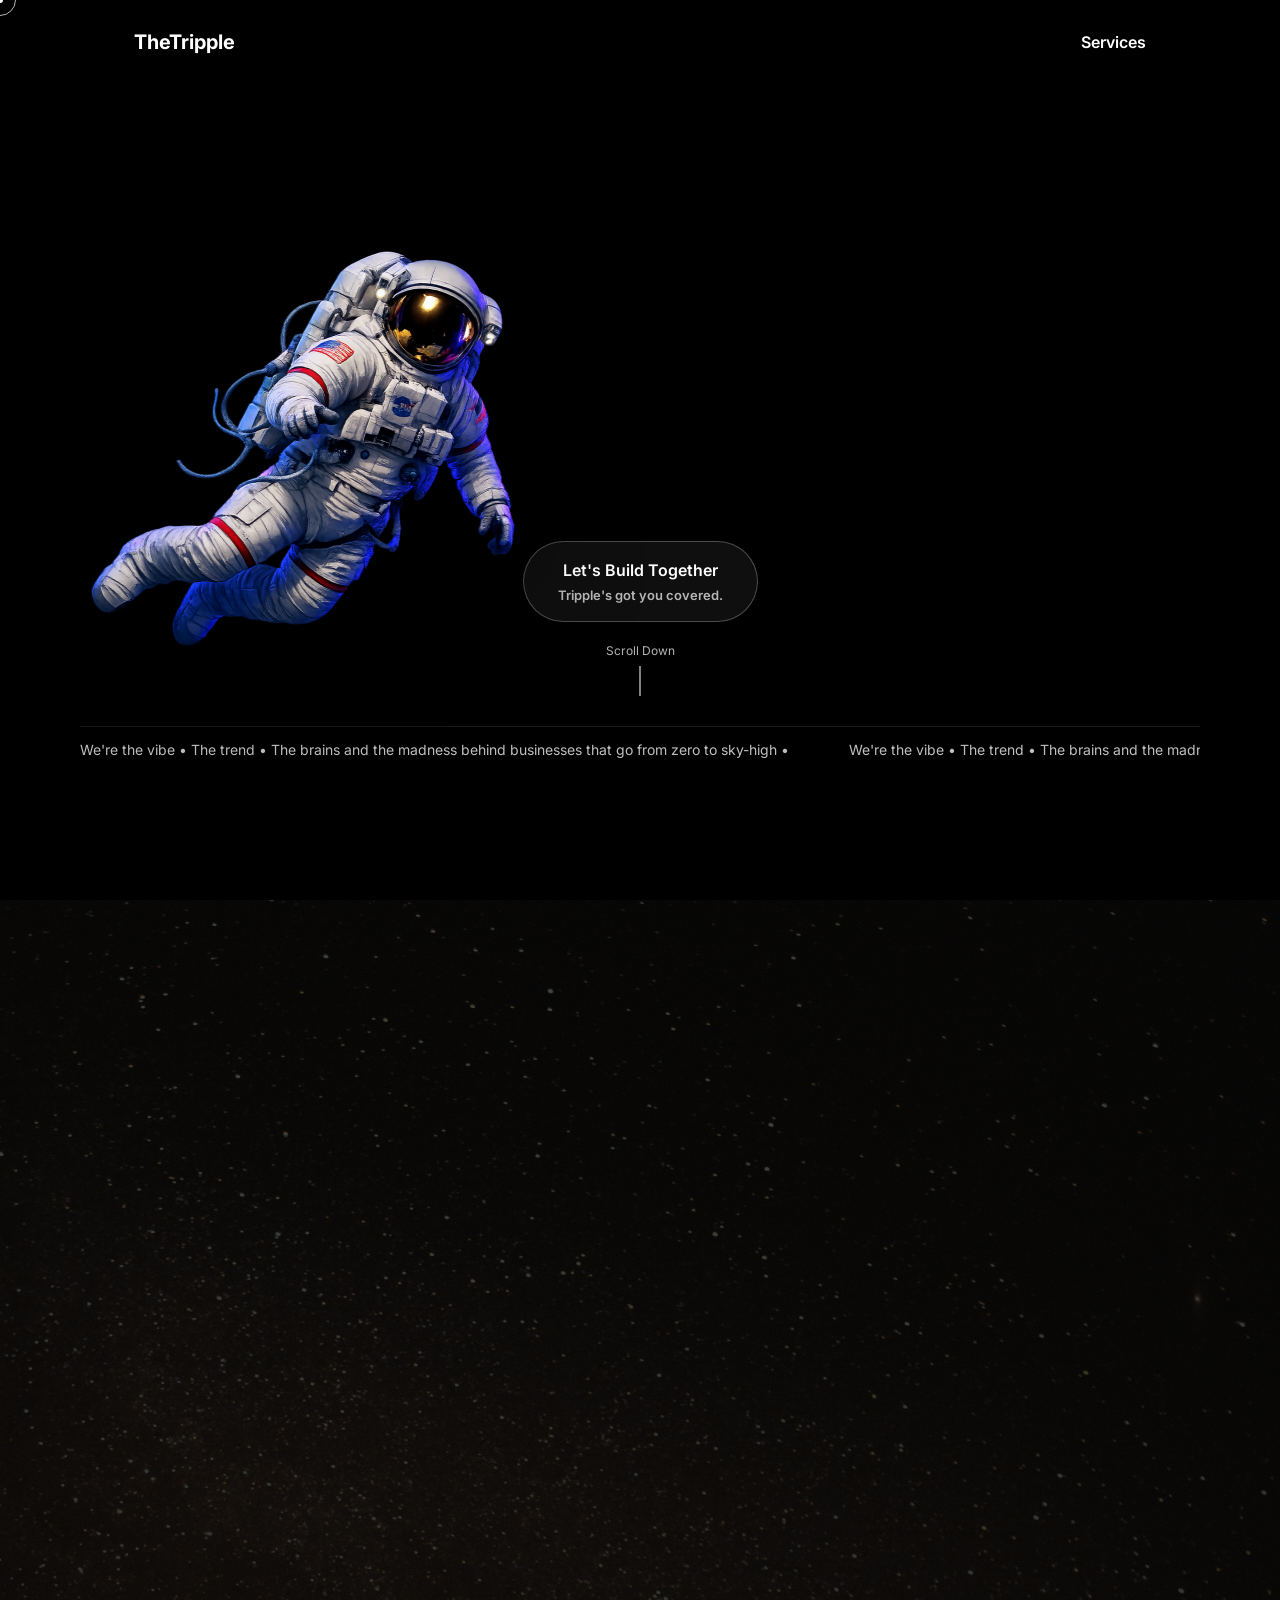
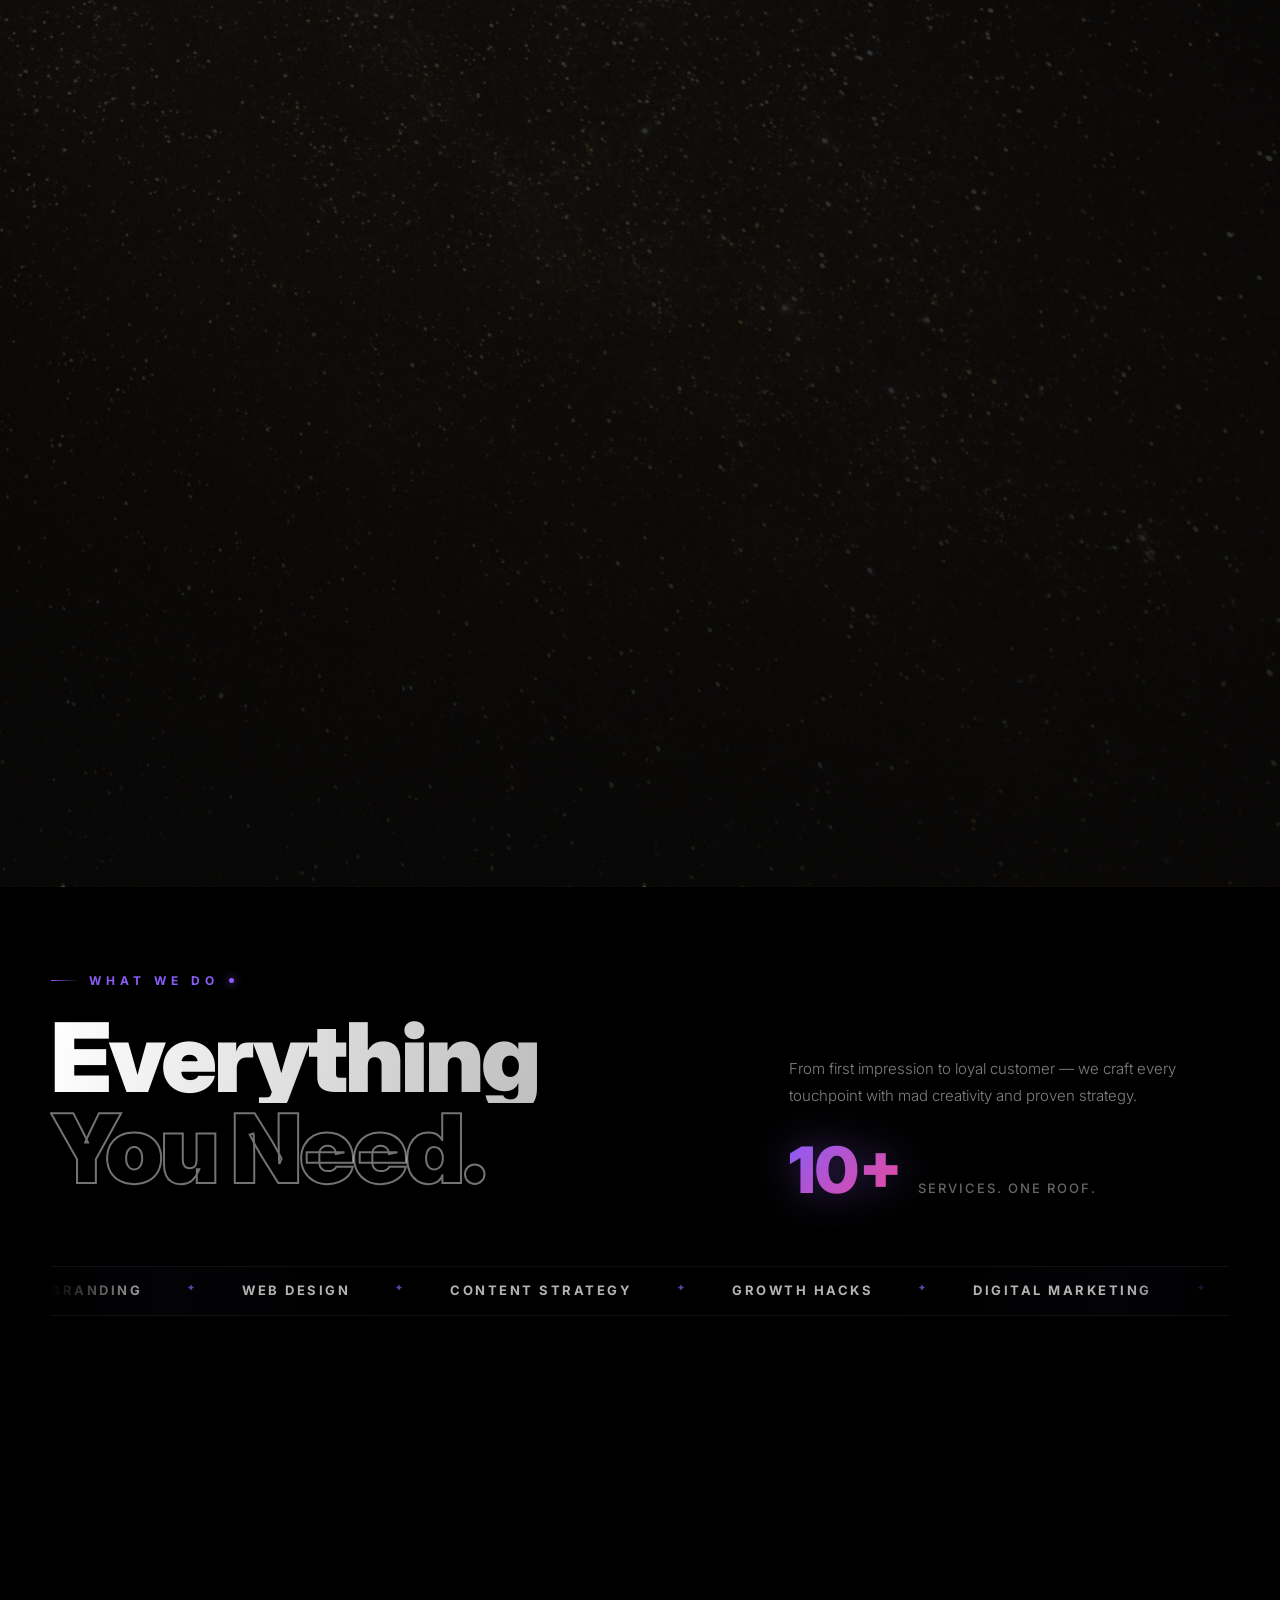
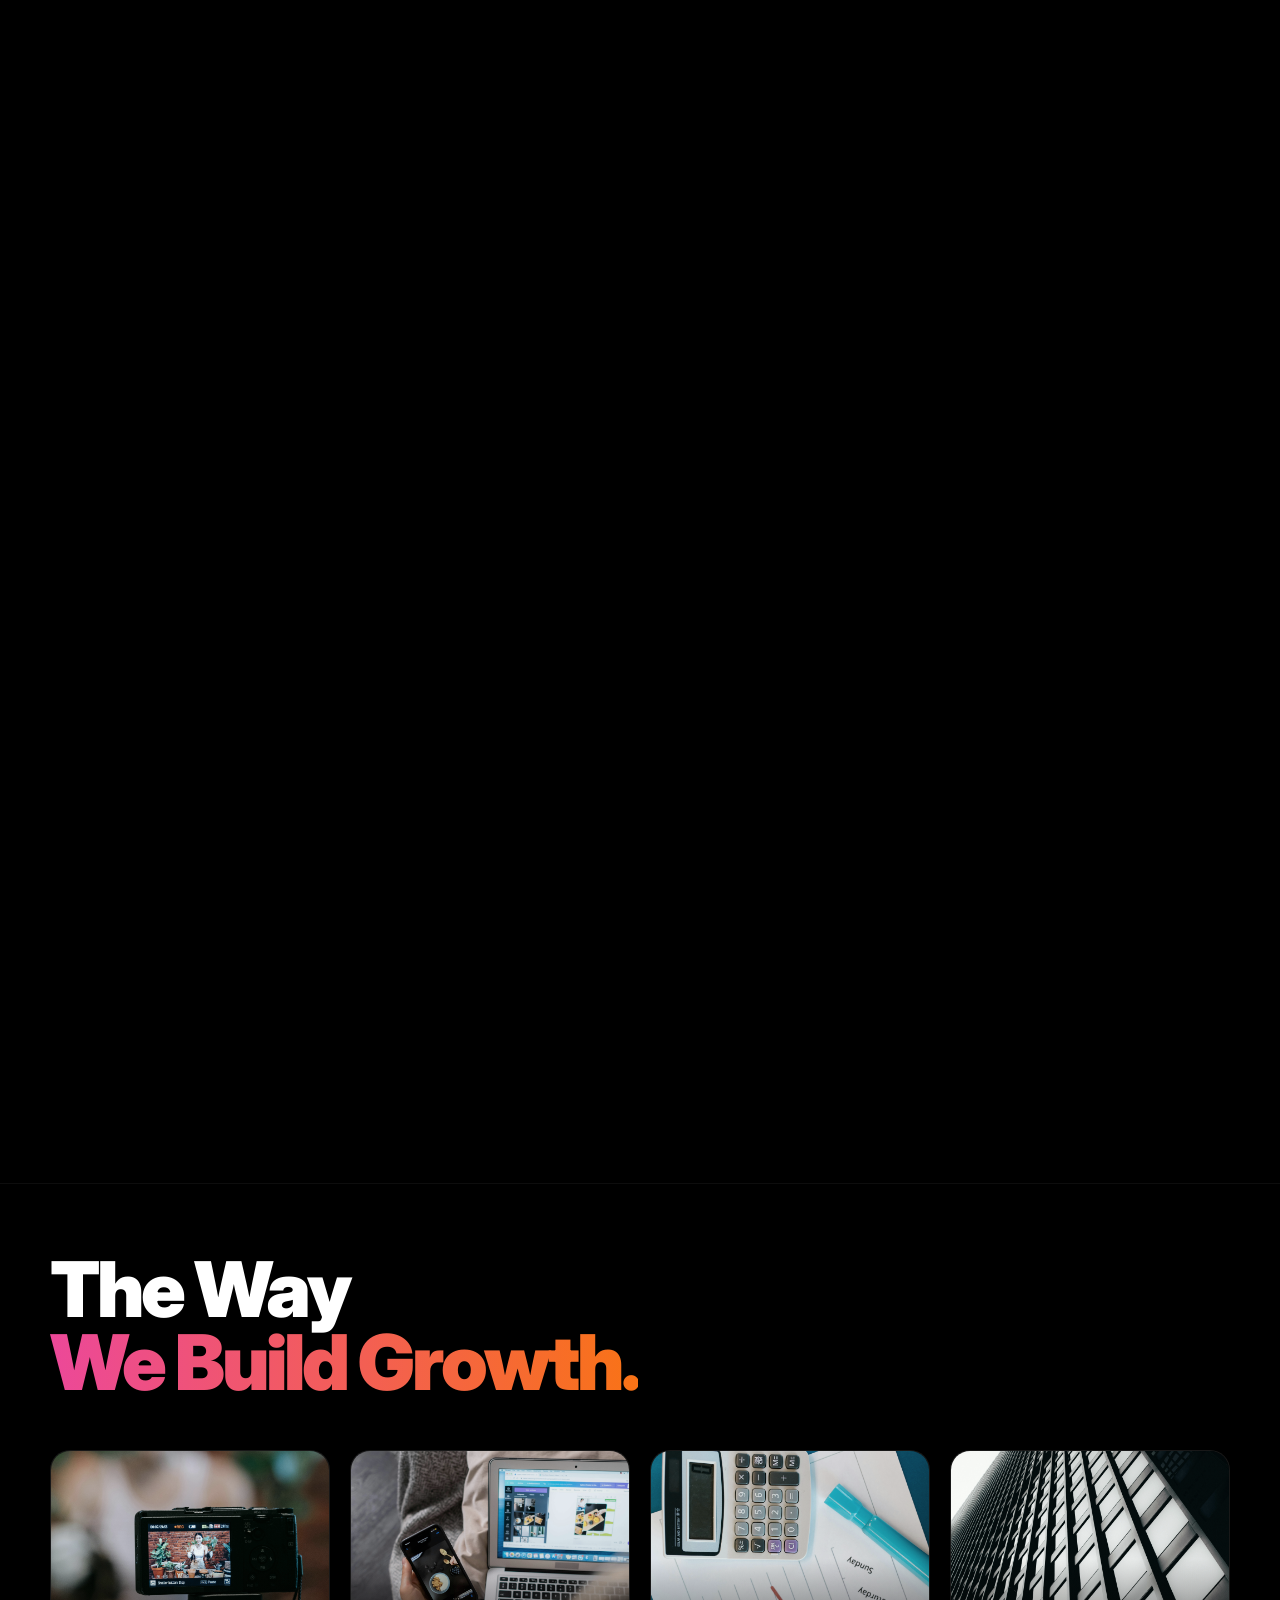
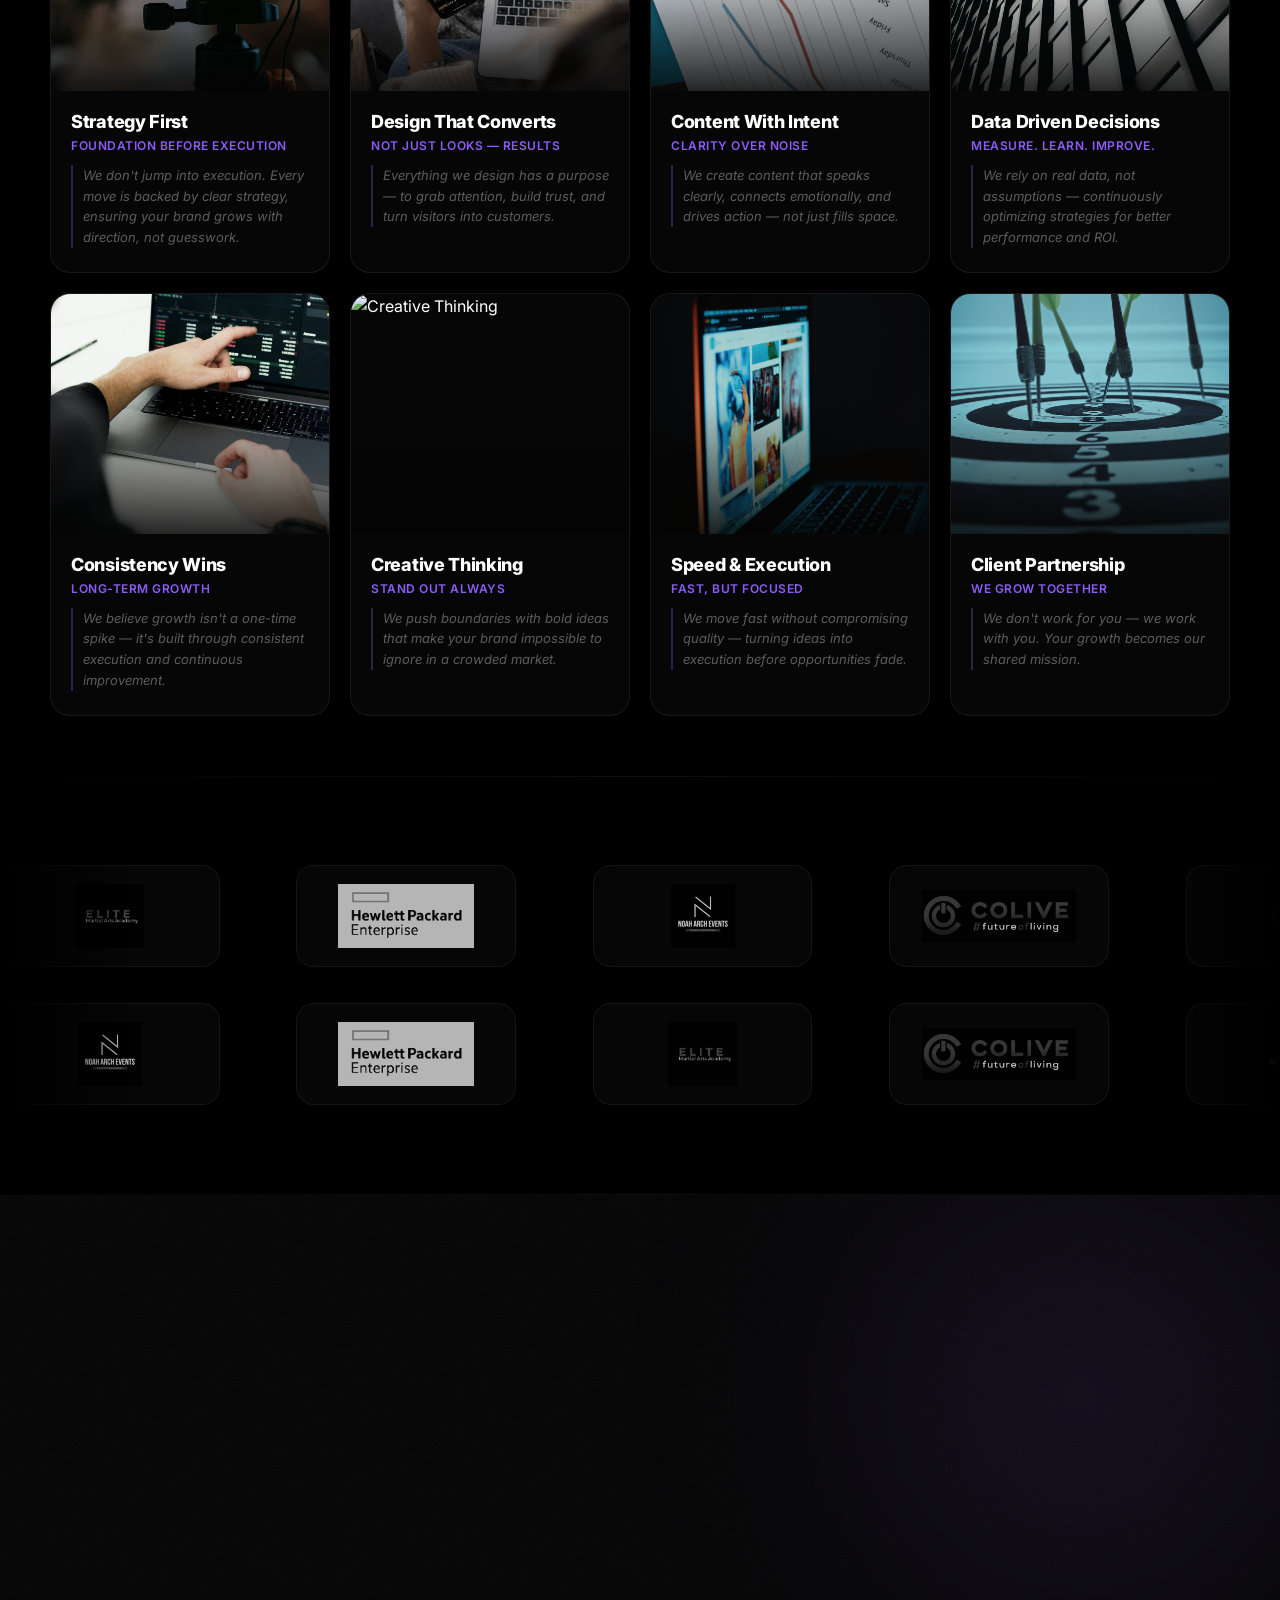
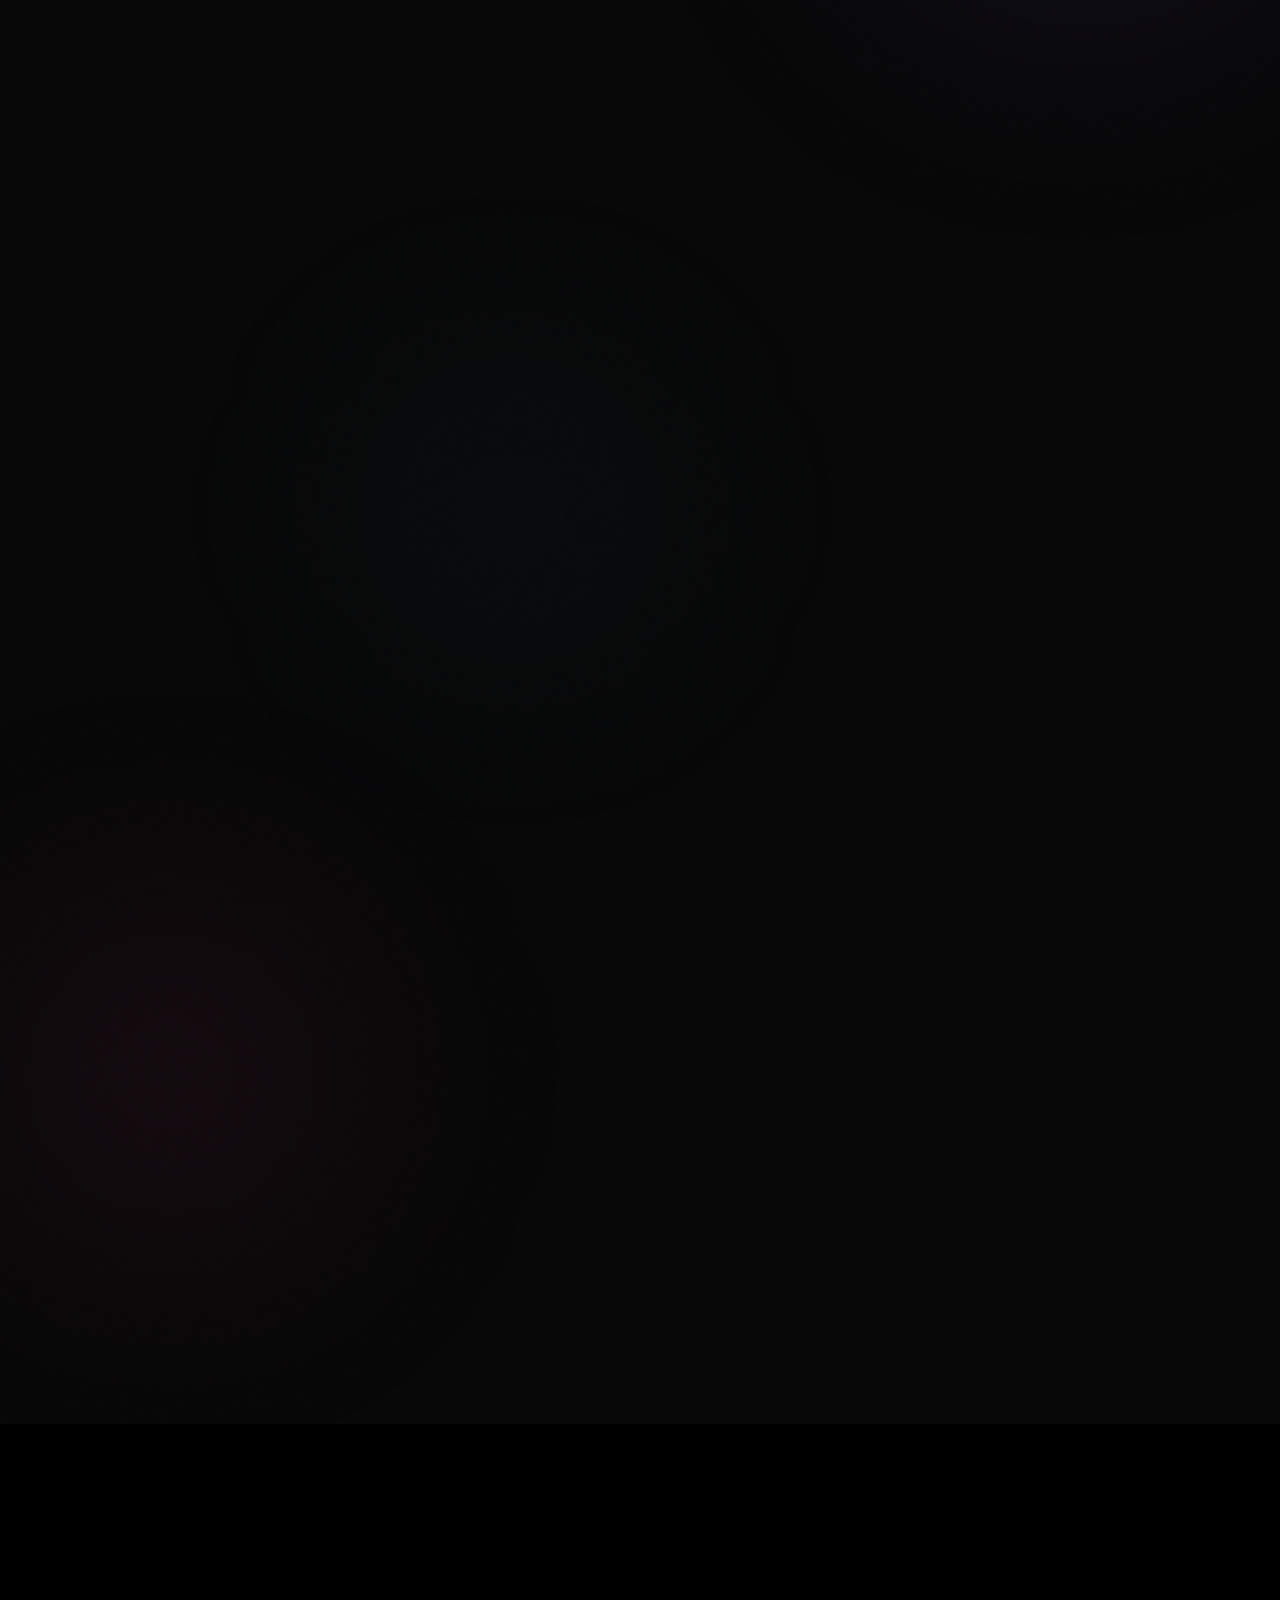
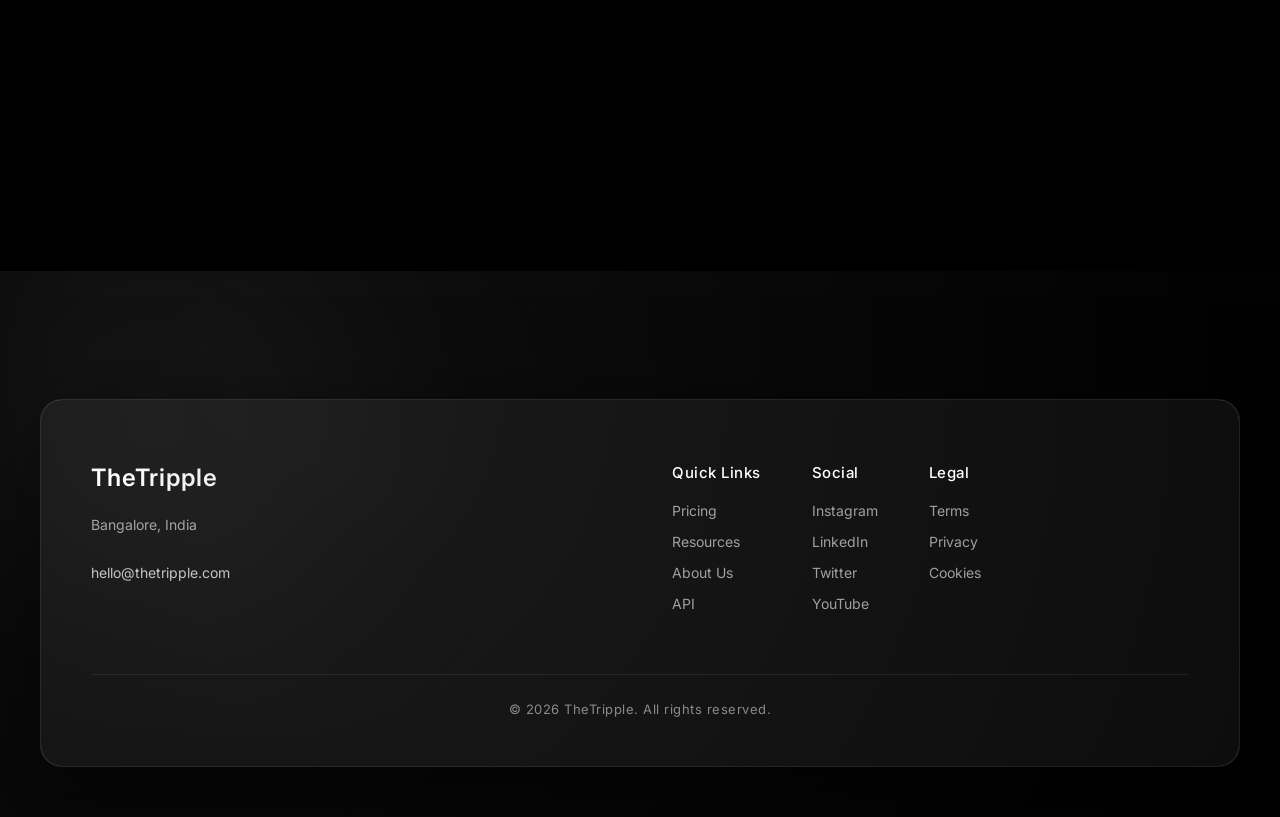
==== commit fd15a250: "Update footer content in index.html Removed address and phone number from footer." ====
--- a/index.html
+++ b/index.html
@@ -926,12 +926,10 @@
         <h3 class="nx-footer-logo">TheTripple</h3>
 
         <p class="nx-footer-text">
-          3940 Sorrento Digital Way<br>
           Bangalore, India
         </p>
 
         <div class="nx-footer-contact">
-          <p>+1 800 200 900</p>
           <p><a href="mailto:hello@thetripple.com">hello@thetripple.com</a></p>
         </div>
       </div>
@@ -975,4 +973,4 @@
 </footer>
 
 </body>
-</html>+</html>
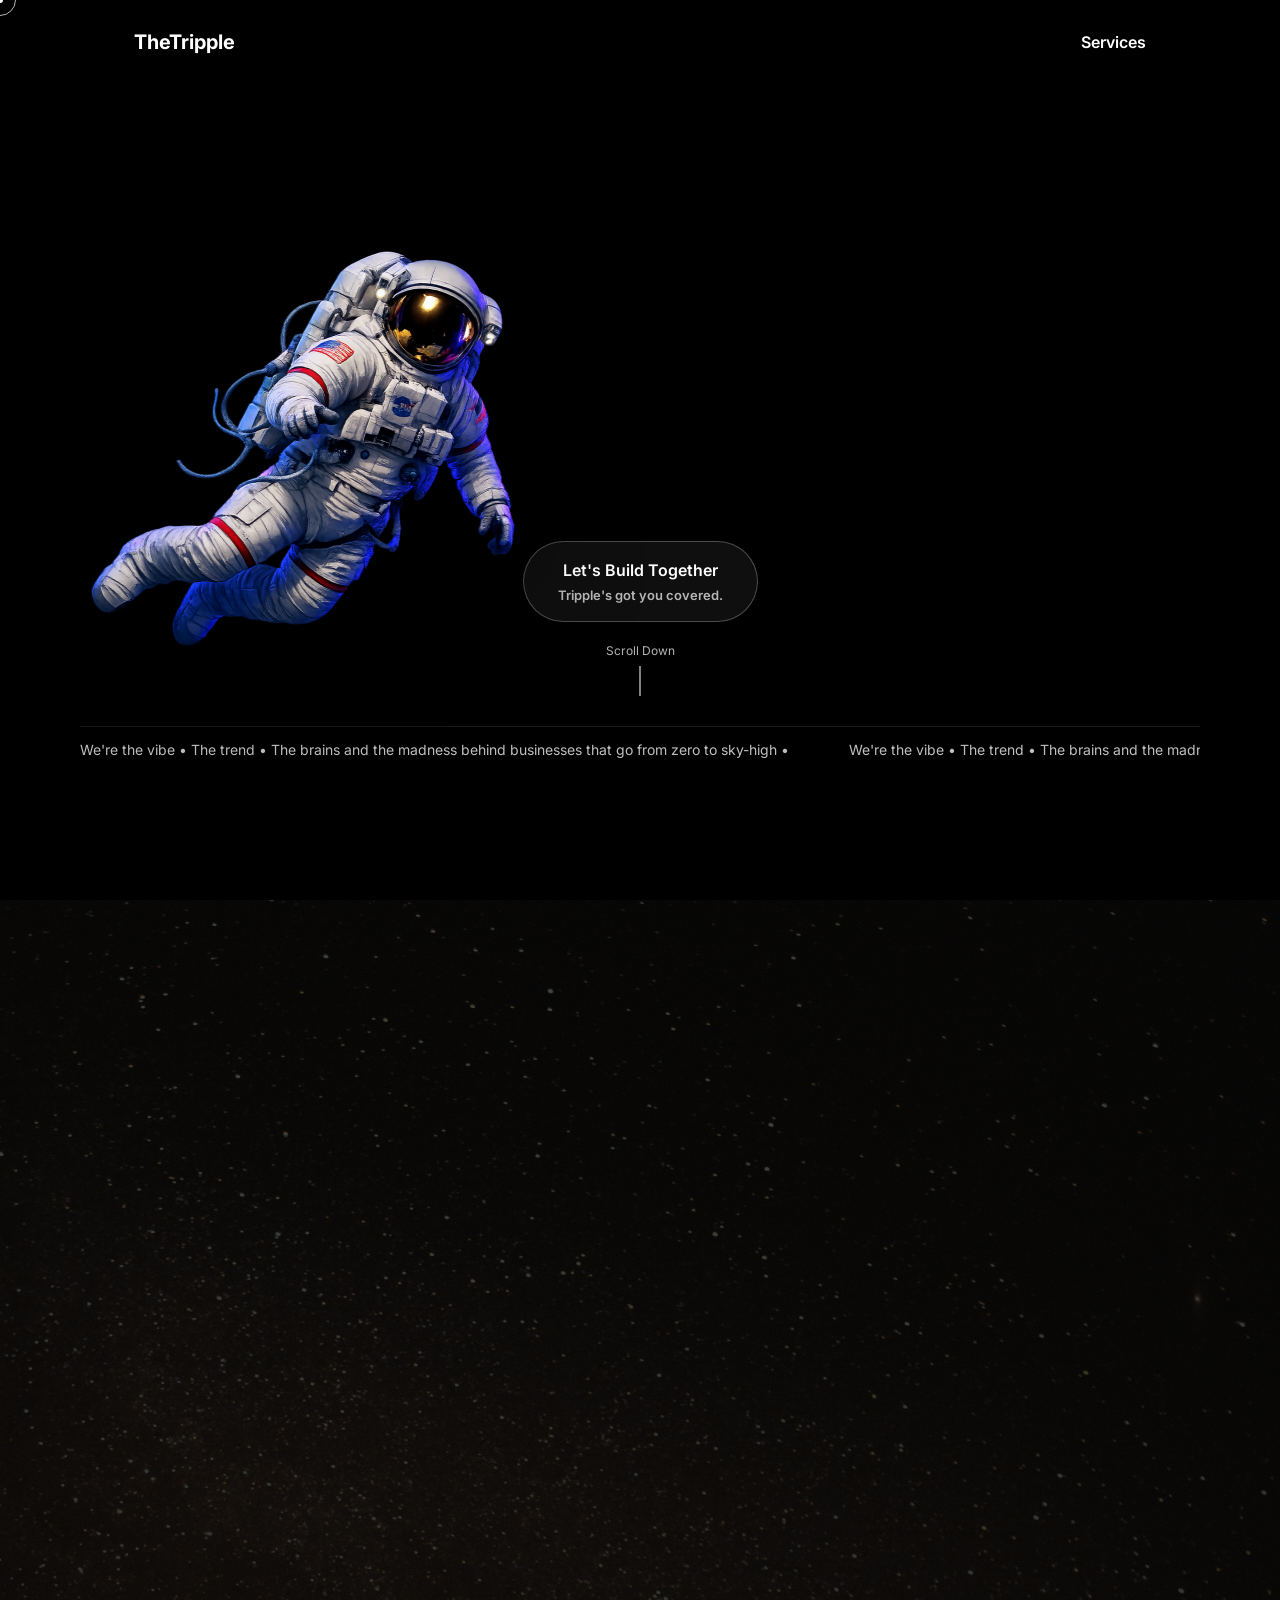
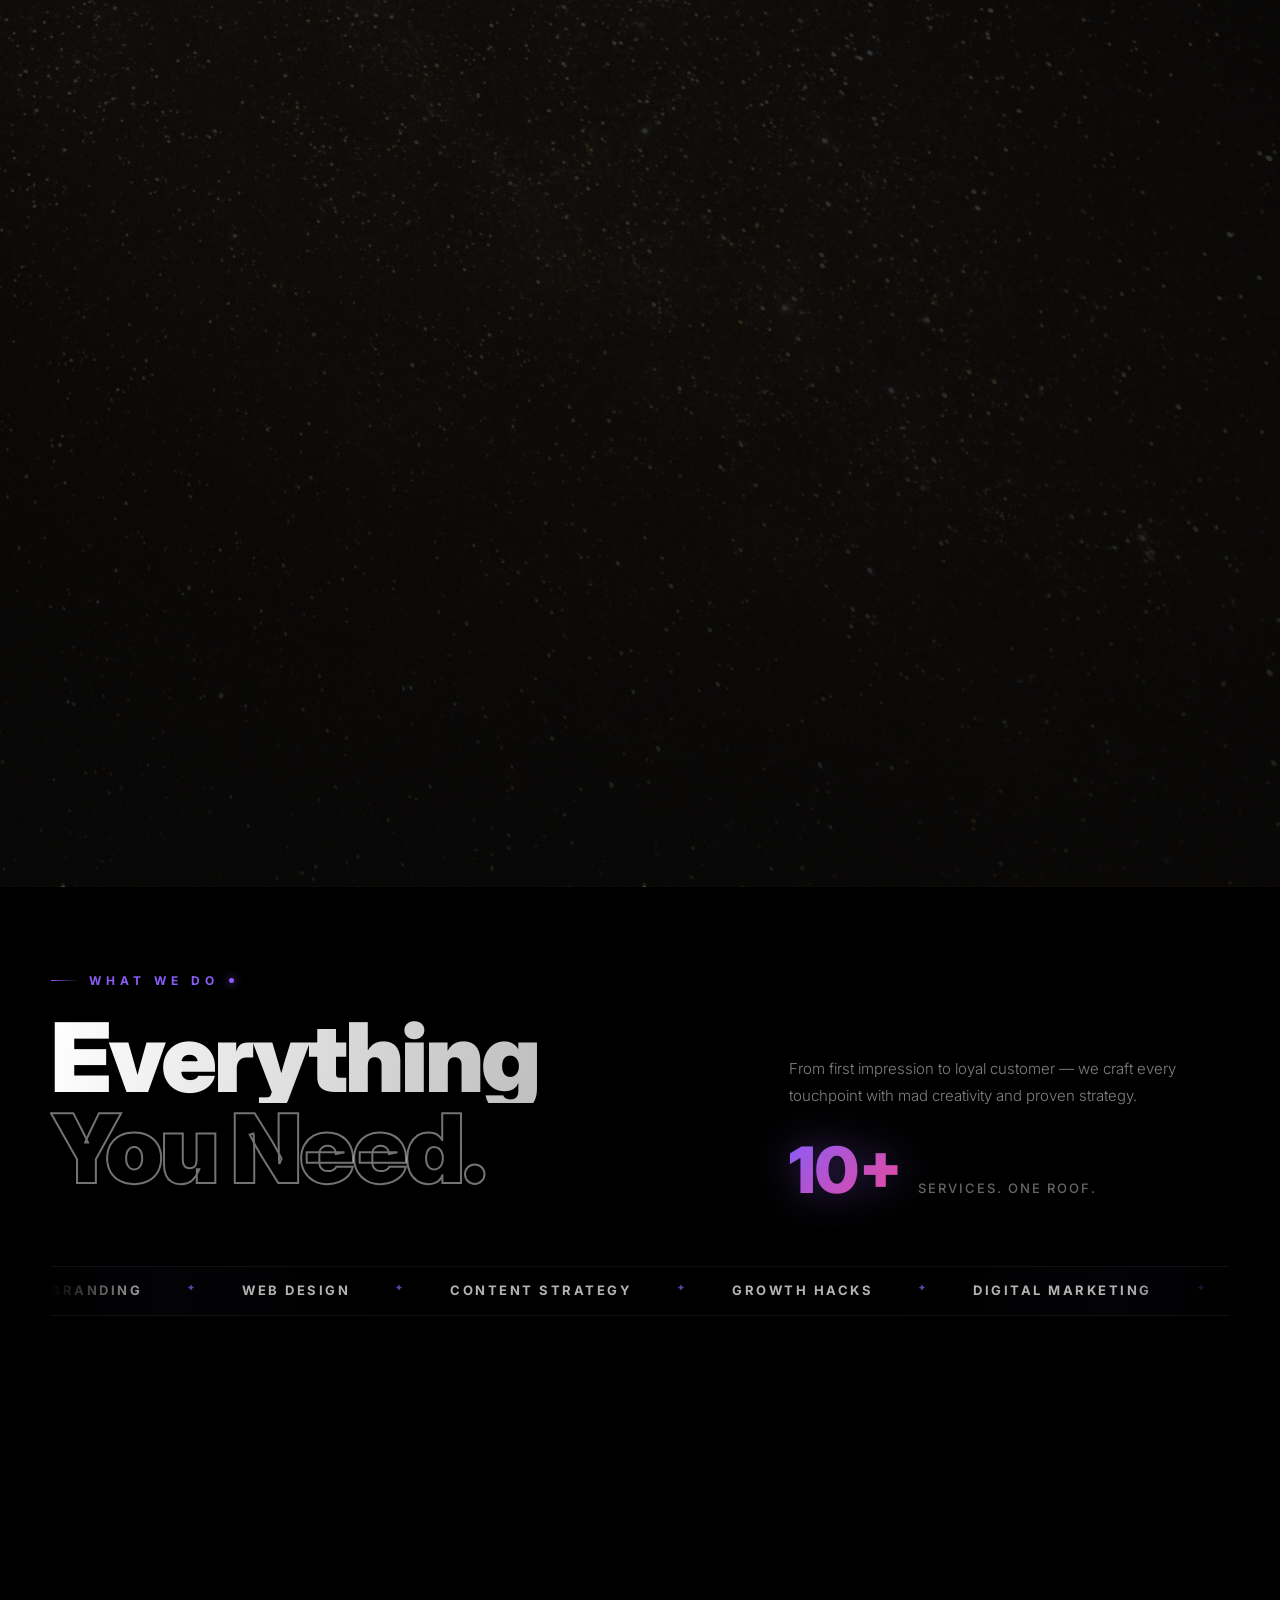
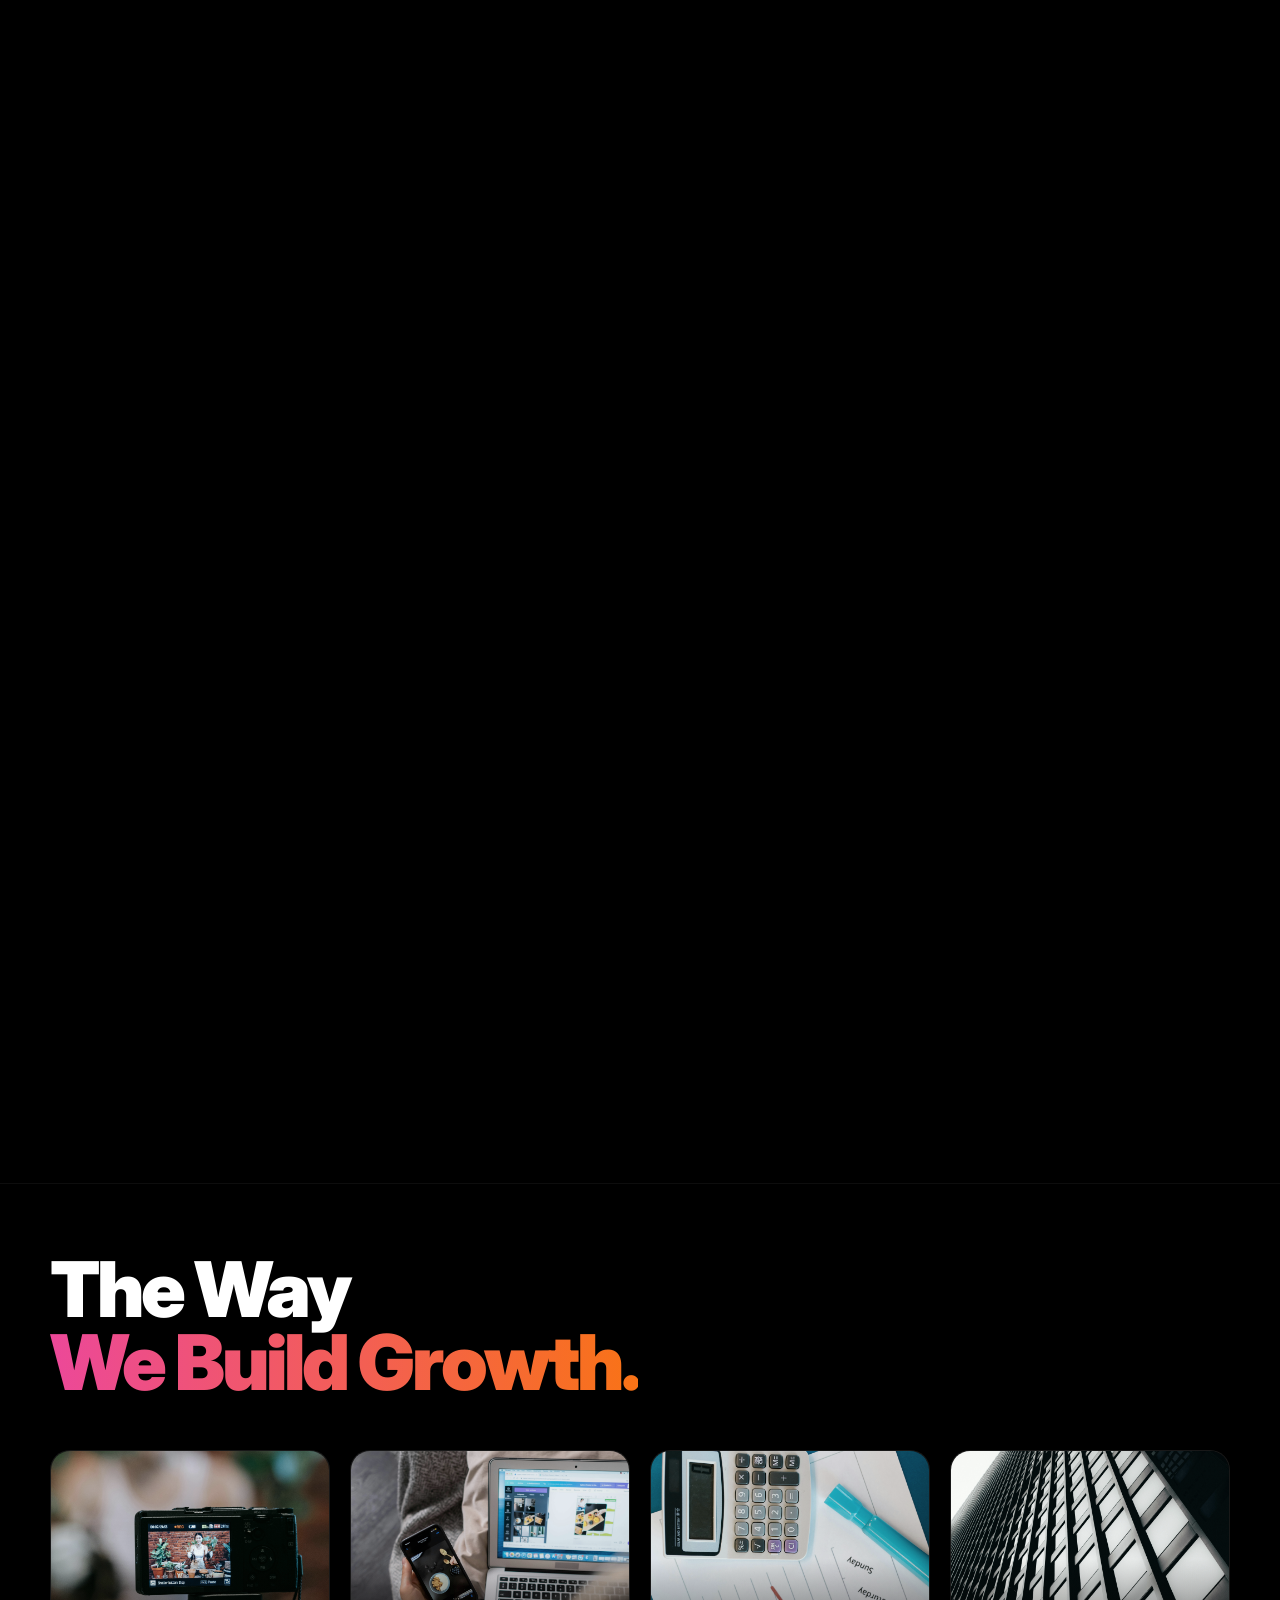
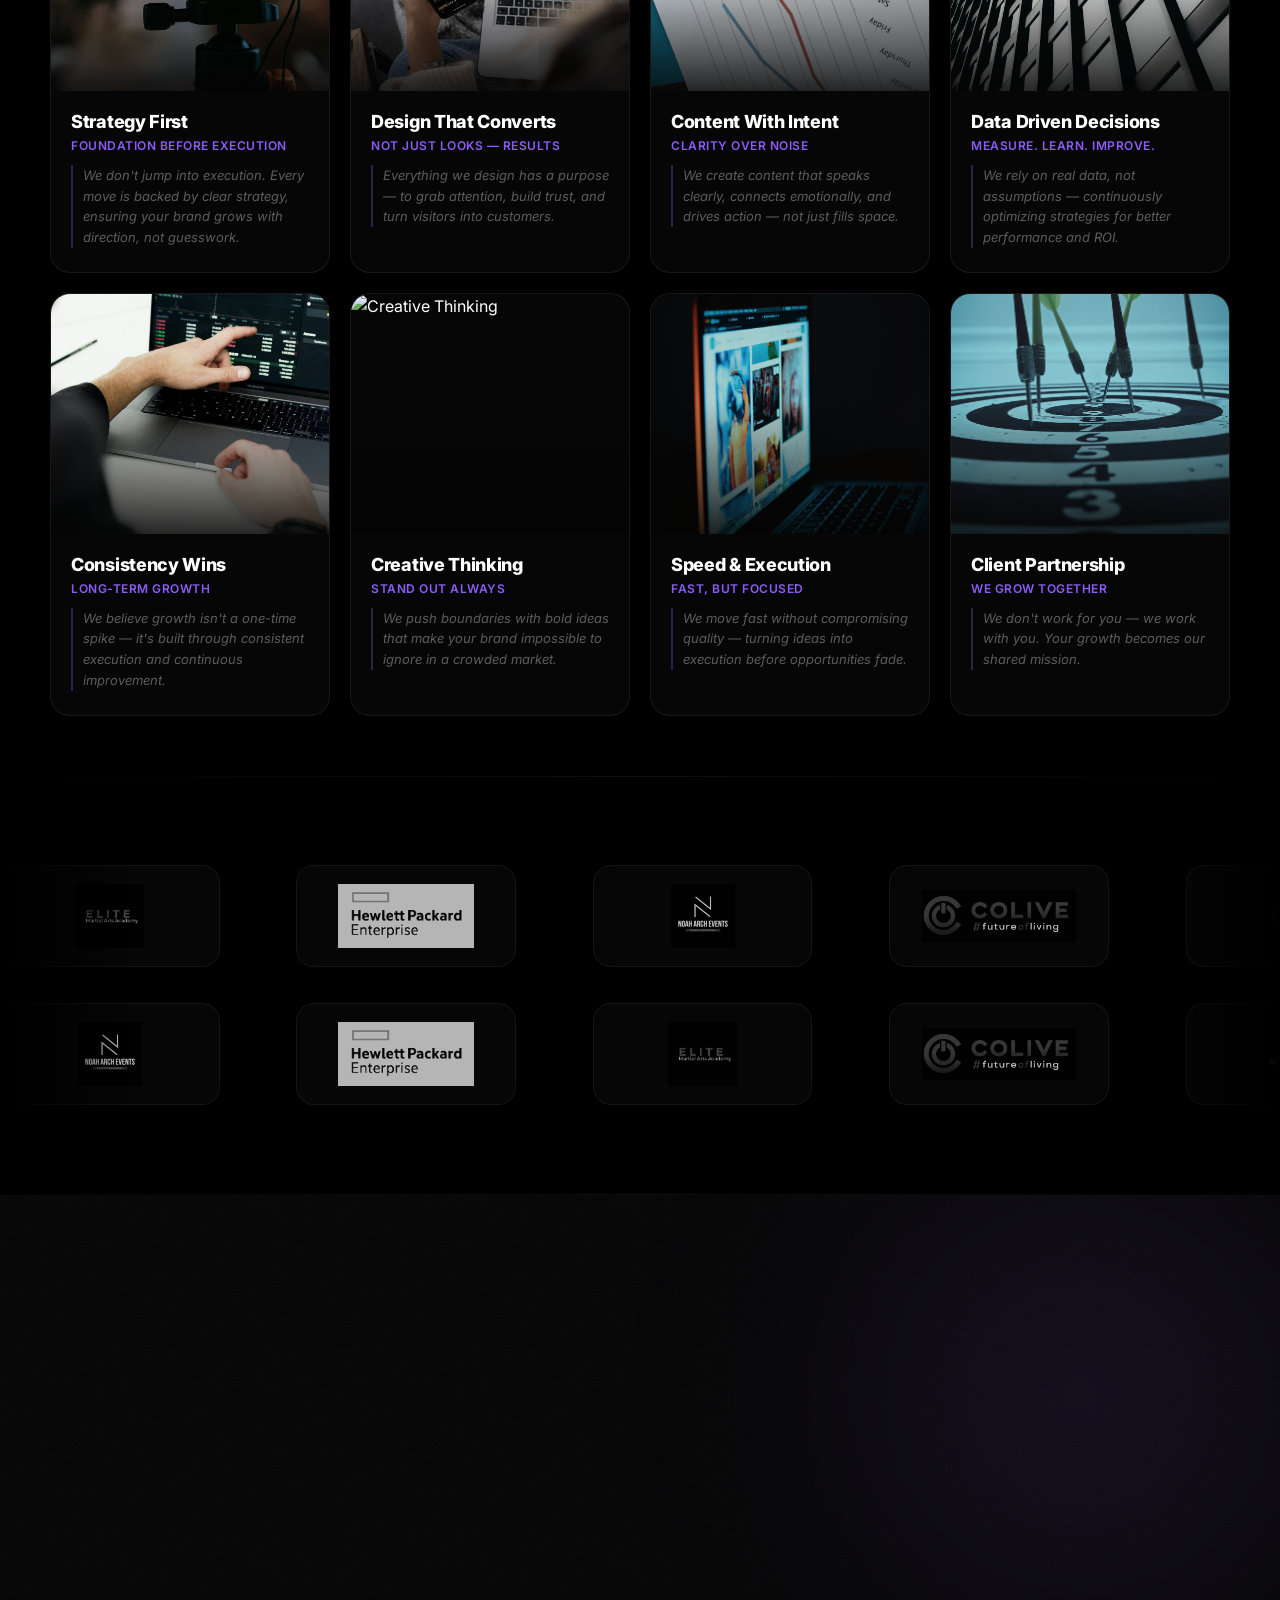
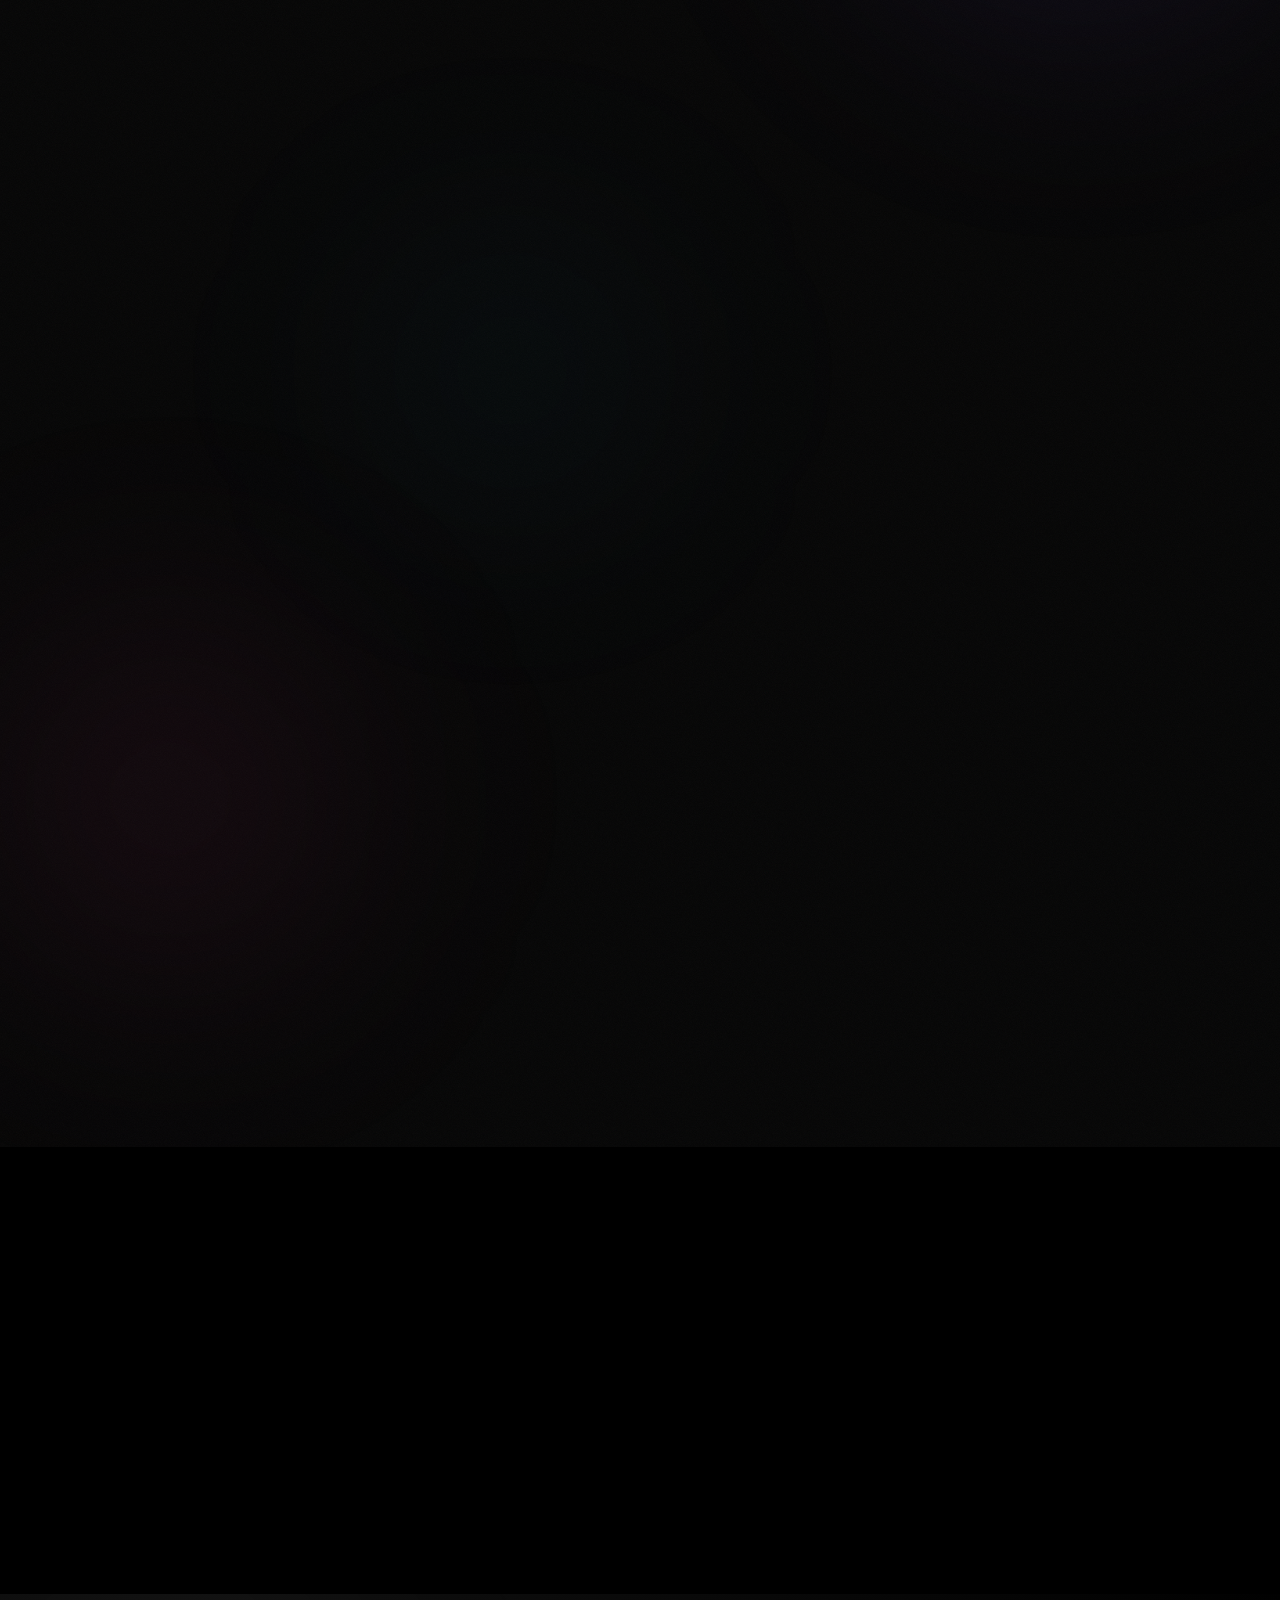
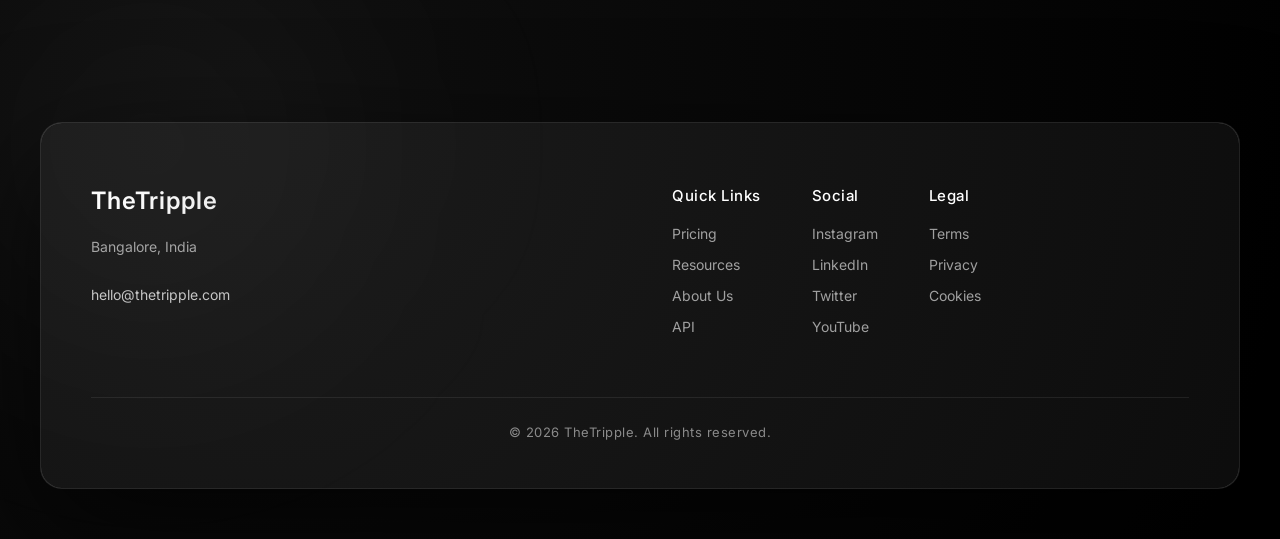
==== commit ca431528: "Update index.html" ====
--- a/index.html
+++ b/index.html
@@ -743,7 +743,7 @@
   </div>
 
   <!-- HORIZONTAL SCROLL STRIP (QUOTE CARDS) -->
-  <div class="blogs-strip-wrap" id="blogs-strip">
+  <!-- <div class="blogs-strip-wrap" id="blogs-strip">
     <div class="blogs-strip-label">QUICK READS</div>
     <div class="blogs-strip">
 
@@ -778,7 +778,7 @@
       </div>
 
     </div>
-  </div>
+  </div> -->
 
   <!-- CTA -->
   <div class="blogs-cta-wrap" id="blogs-cta">
--- a/css/style.css
+++ b/css/style.css
@@ -158,7 +158,6 @@
 .menu a:hover { opacity: 0.7; }
 
 @media (max-width: 768px) {
-  body      { cursor: auto; }
   .logo     { font-size: 18px; }
   .menu     { font-size: 13px; }
 }
@@ -2210,16 +2209,6 @@
     transform:  none;
     box-shadow: none;
   }
-
-  .blog-card:active,
-  .au-team-card:active,
-  .blog-featured-card:active {
-    transform:  scale(0.98);
-  }
-
-  .srv-card:active {
-    transform:  scale(0.97);
-  }
 }
 
 /* ============================================================
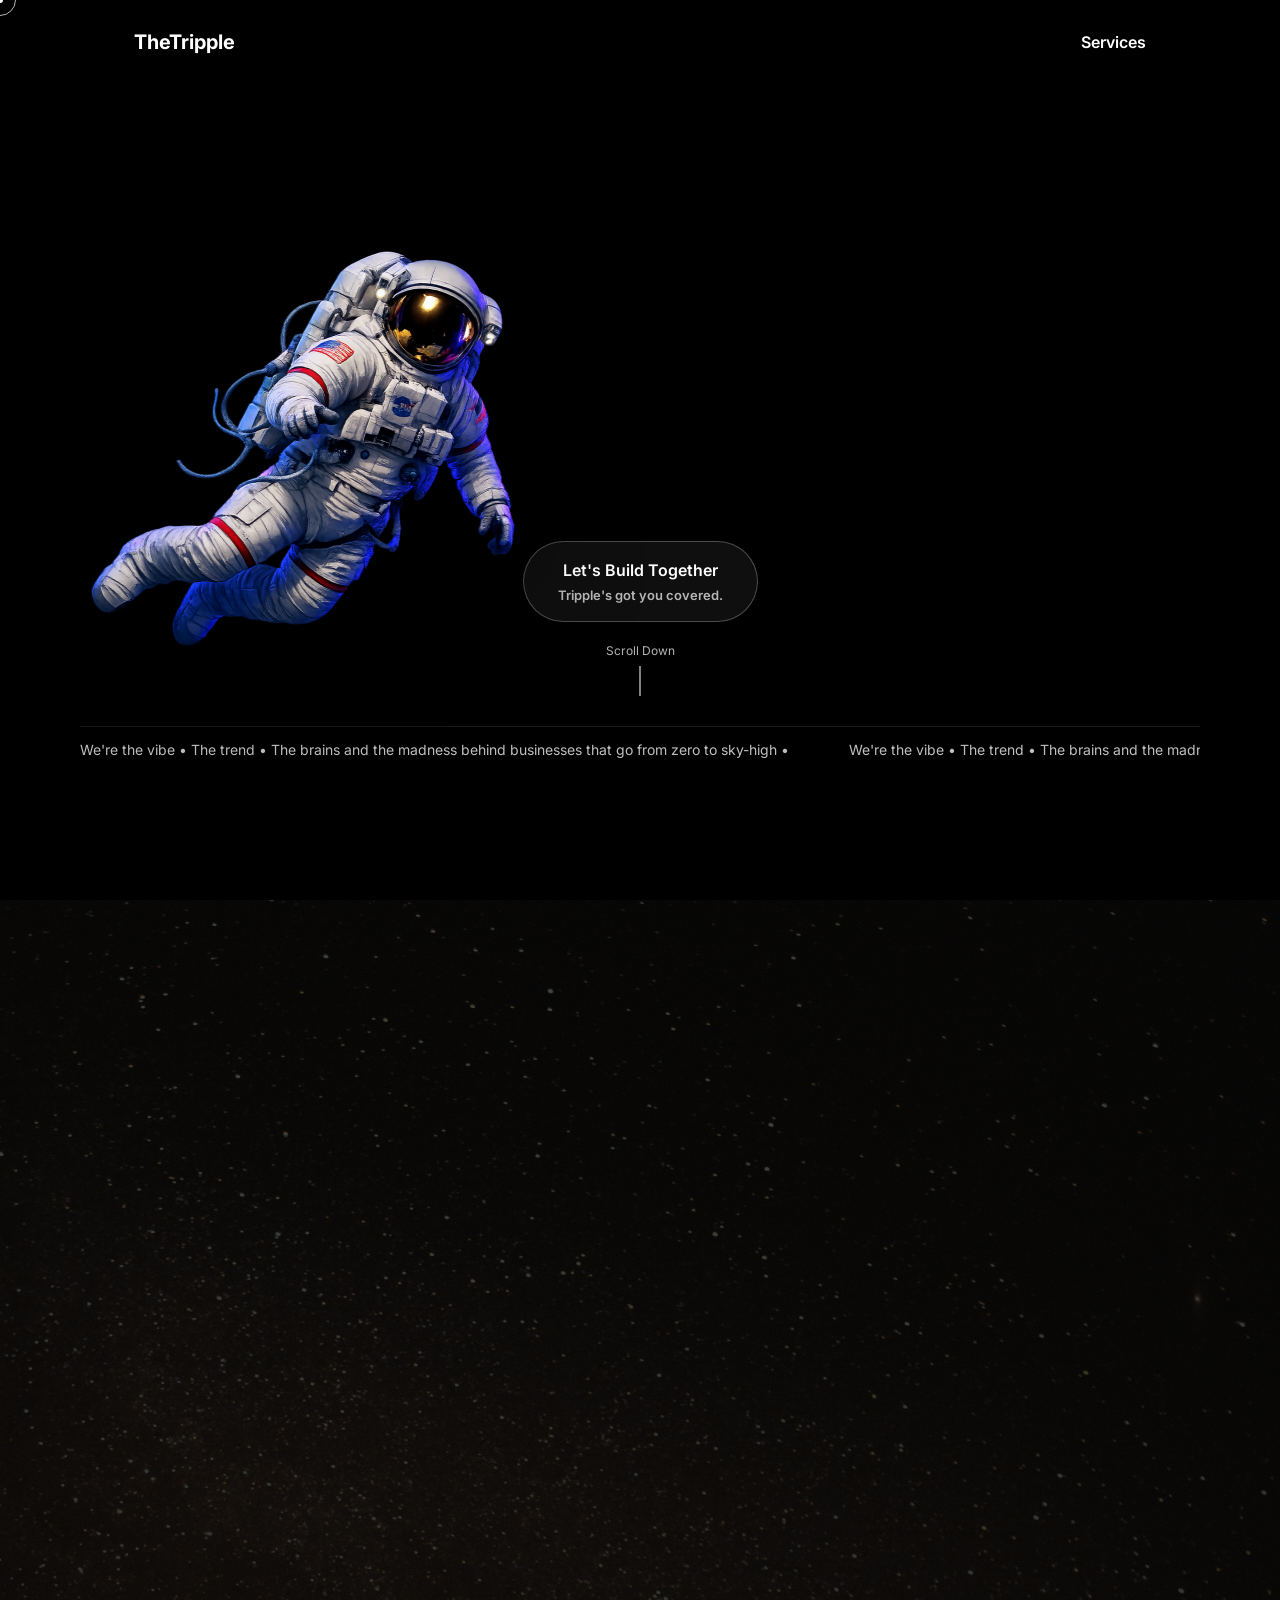
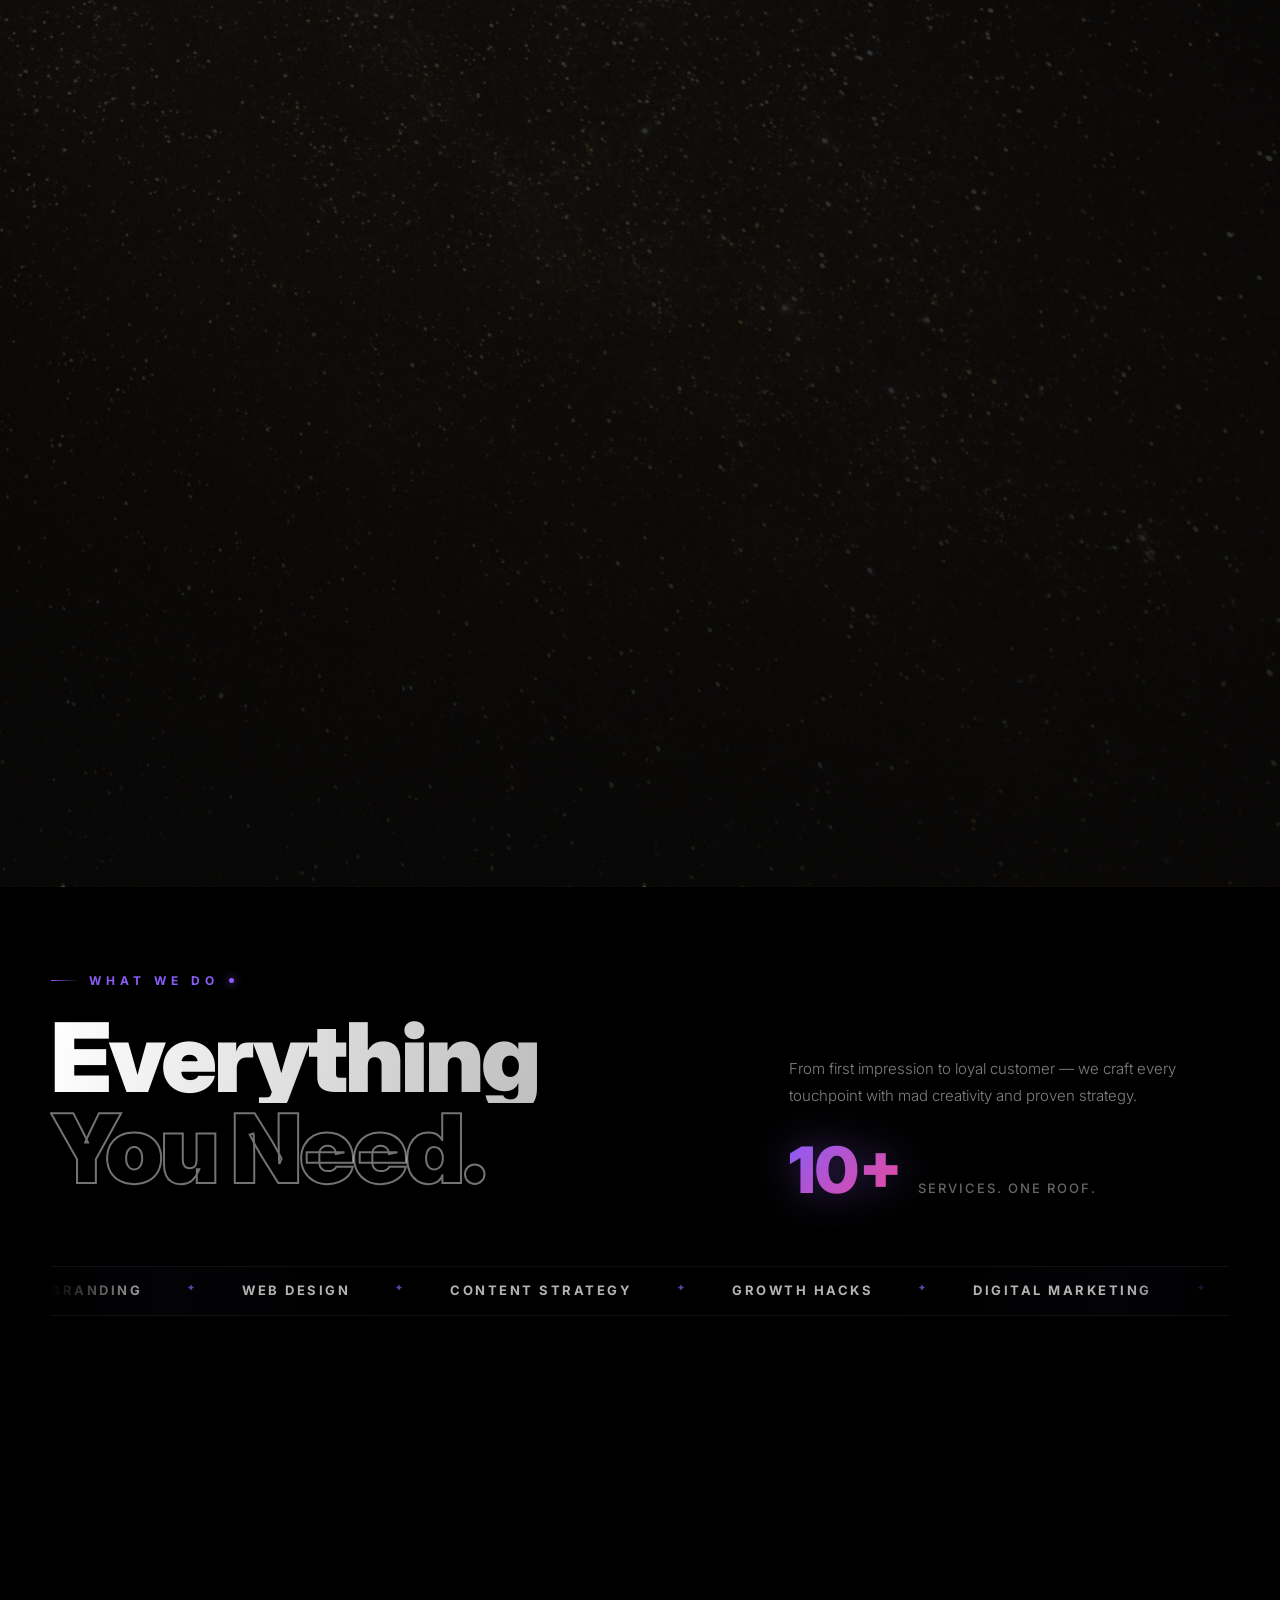
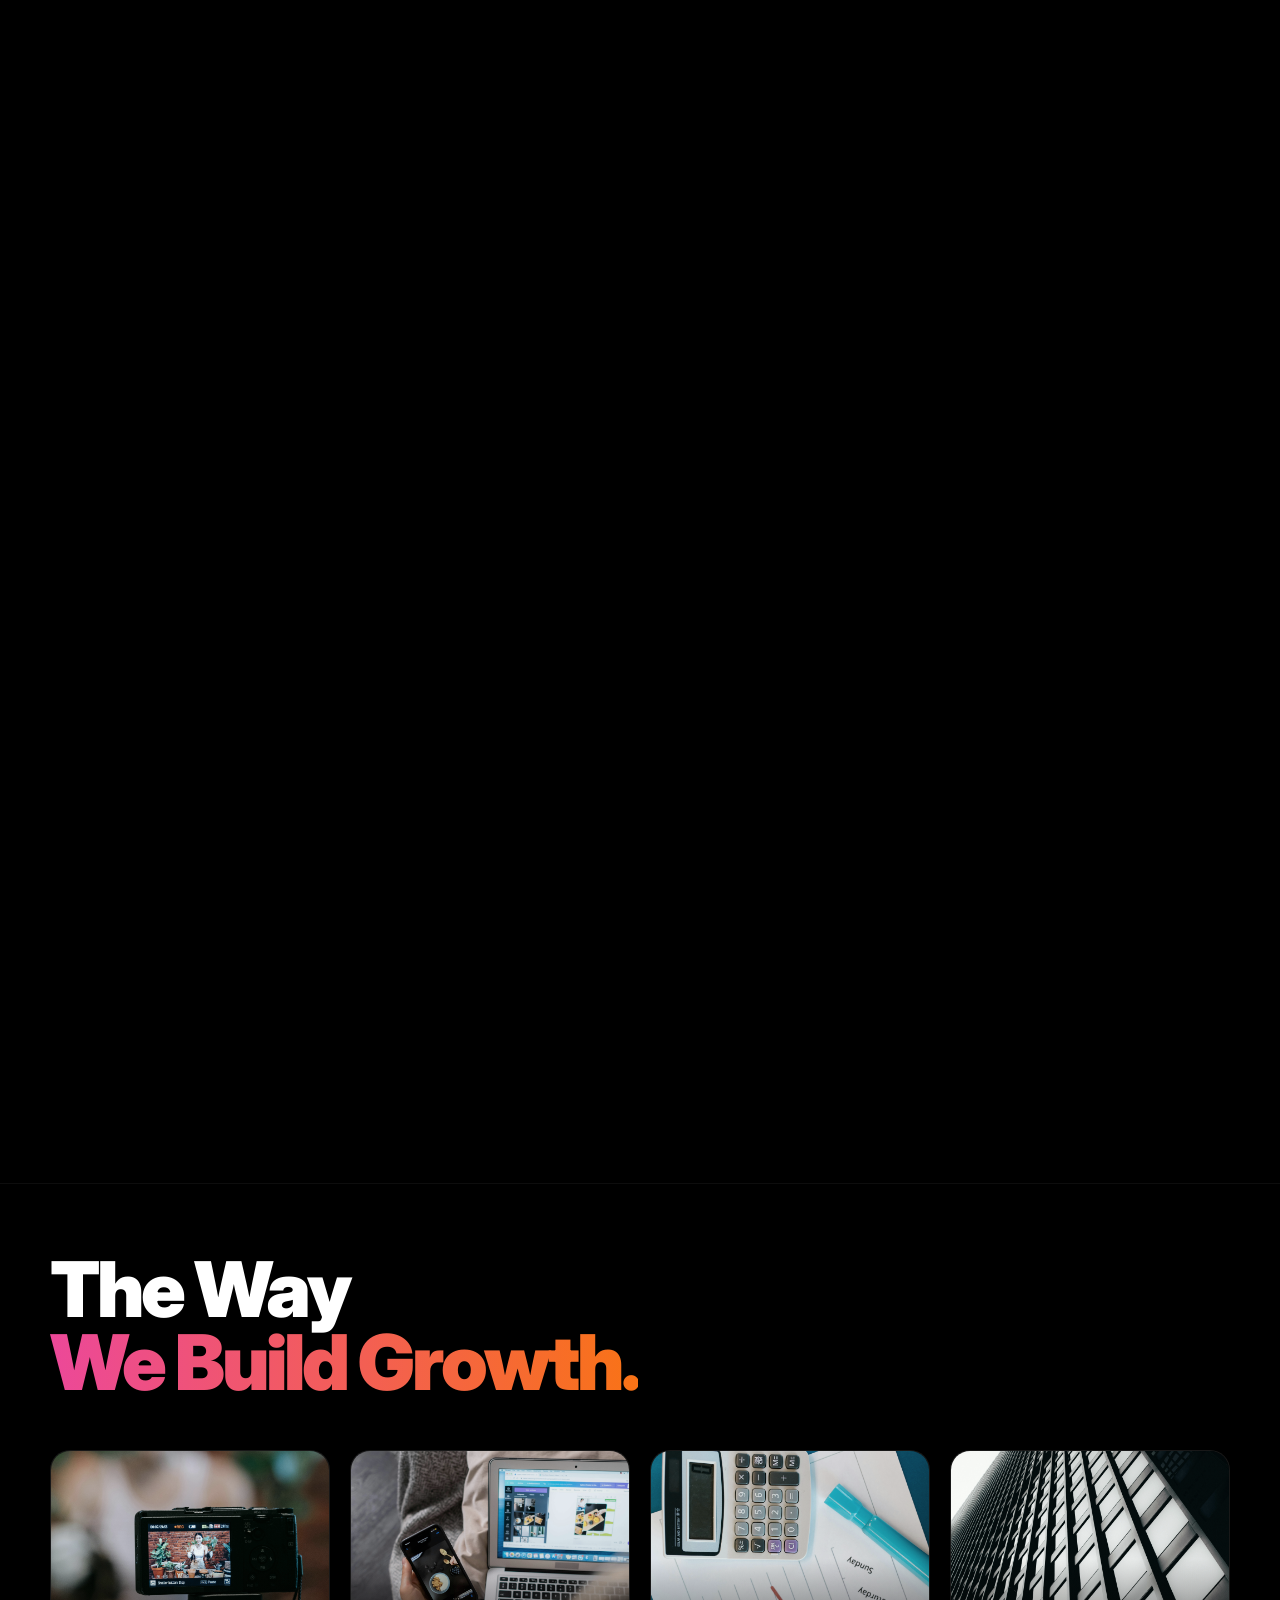
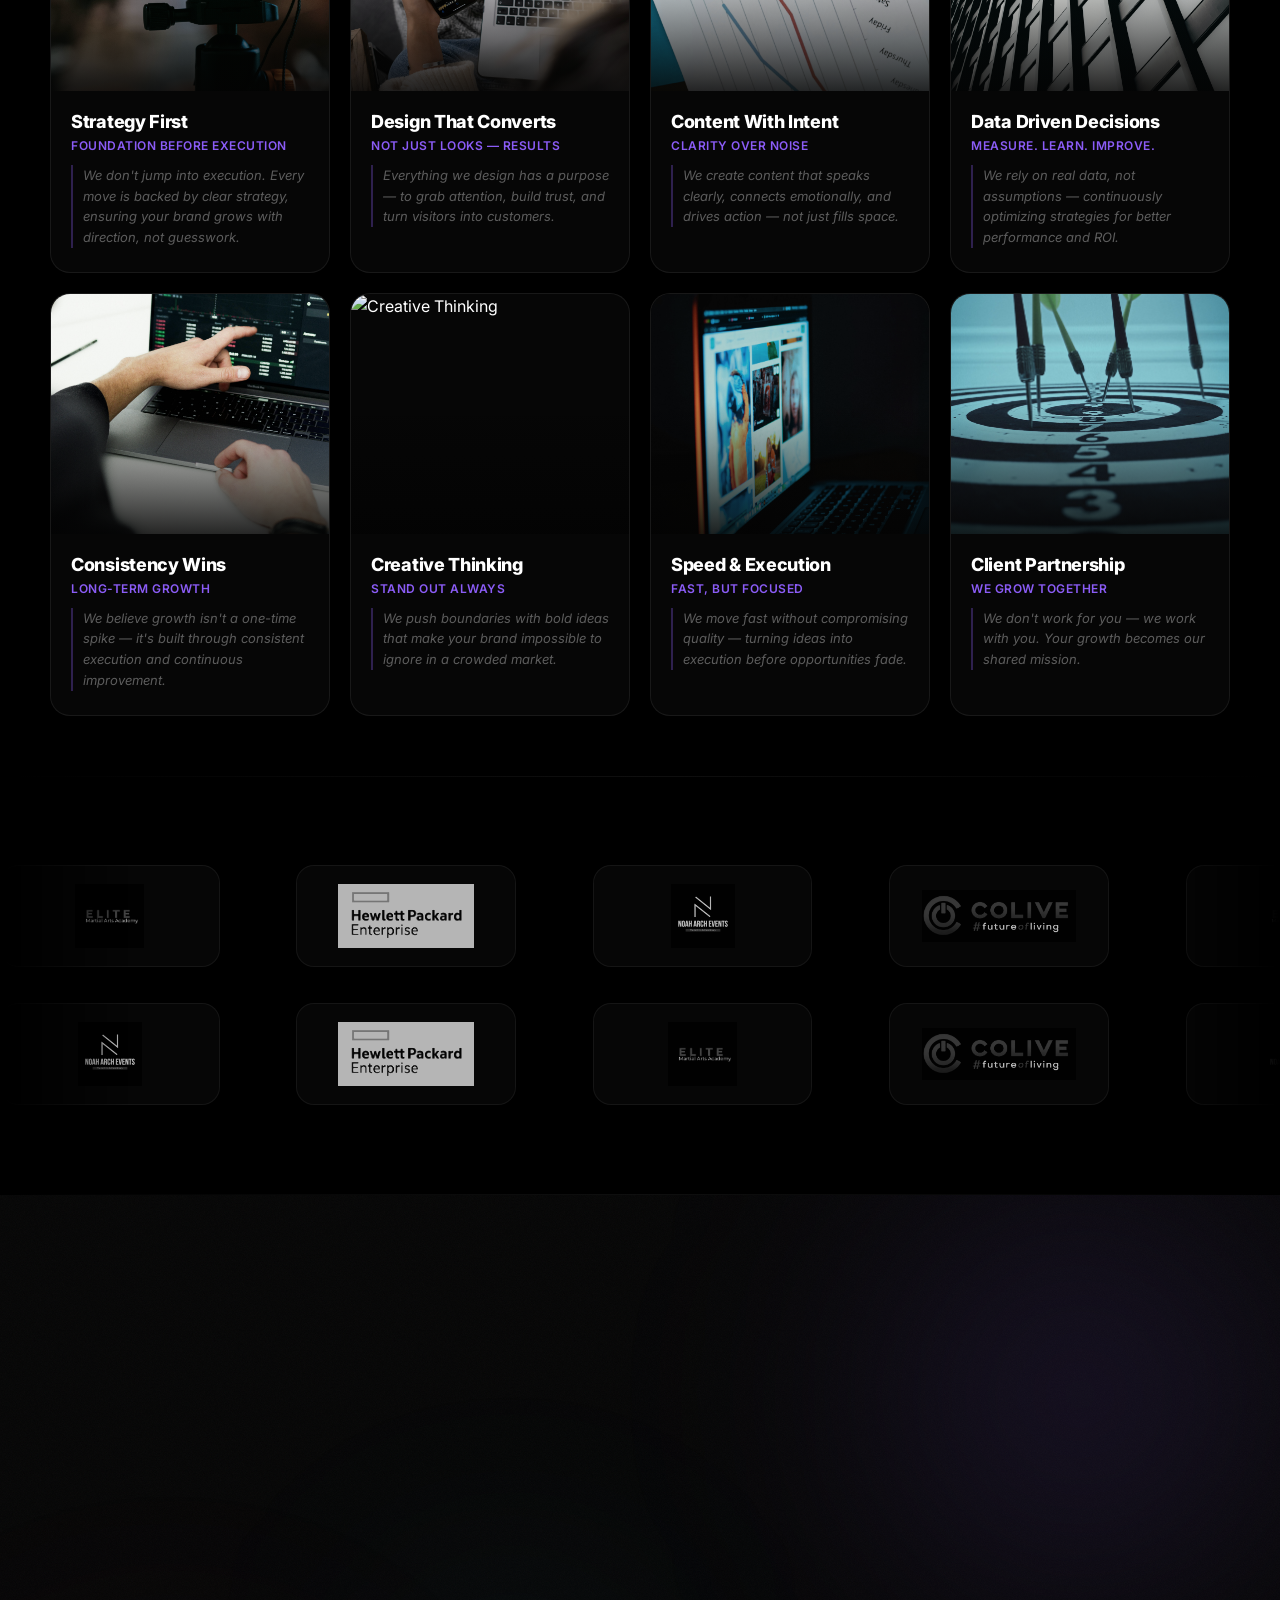
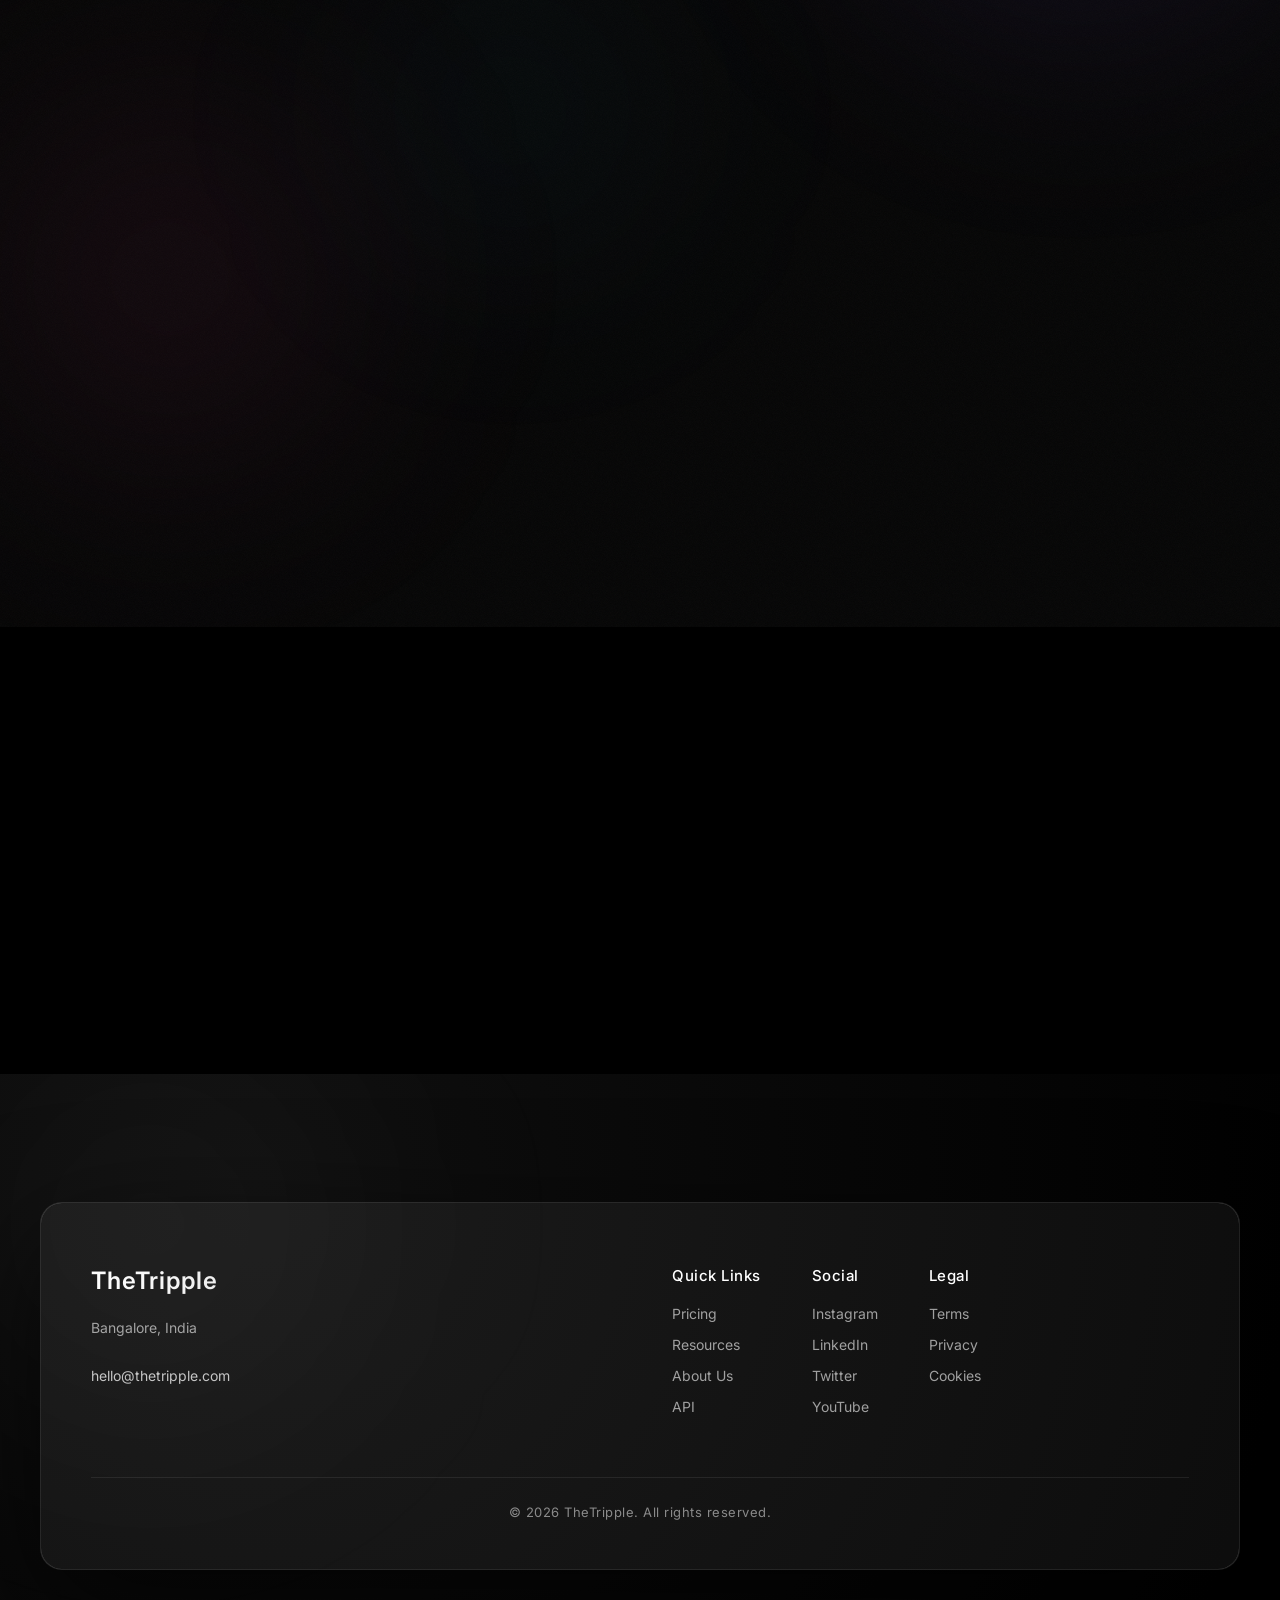
==== commit 14a51fcb: "Comment out blogs grid wrapper div Commented out the blogs grid wrapper div to disable it temporaril" ====
--- a/index.html
+++ b/index.html
@@ -680,7 +680,7 @@
   </div>
 
   <!-- BLOG CARDS GRID -->
-  <div class="blogs-grid-wrap">
+  <!-- <div class="blogs-grid-wrap">
     <div class="blogs-grid" id="blogs-grid">
 
       <article class="blog-card" data-blog-index="0">
@@ -739,7 +739,7 @@
         </div>
       </article>
 
-    </div>
+    </div> -->
   </div>
 
   <!-- HORIZONTAL SCROLL STRIP (QUOTE CARDS) -->
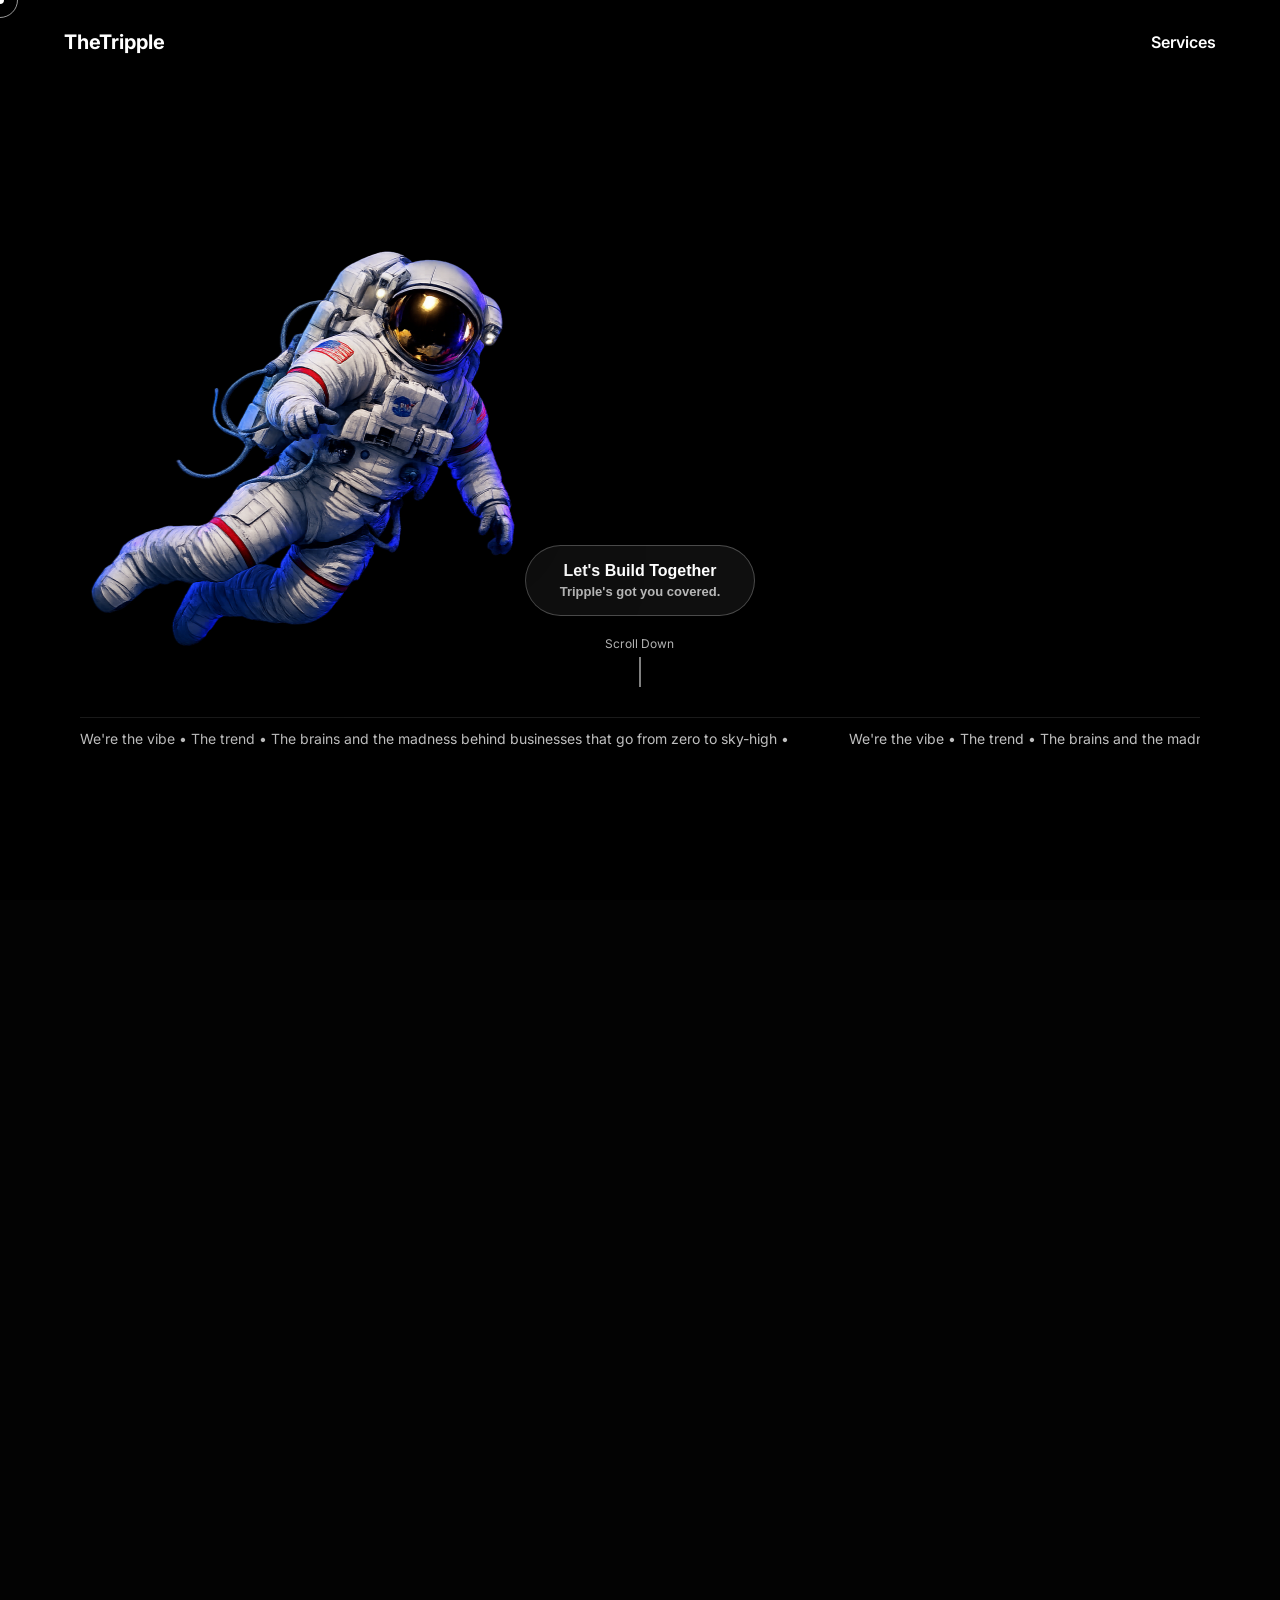
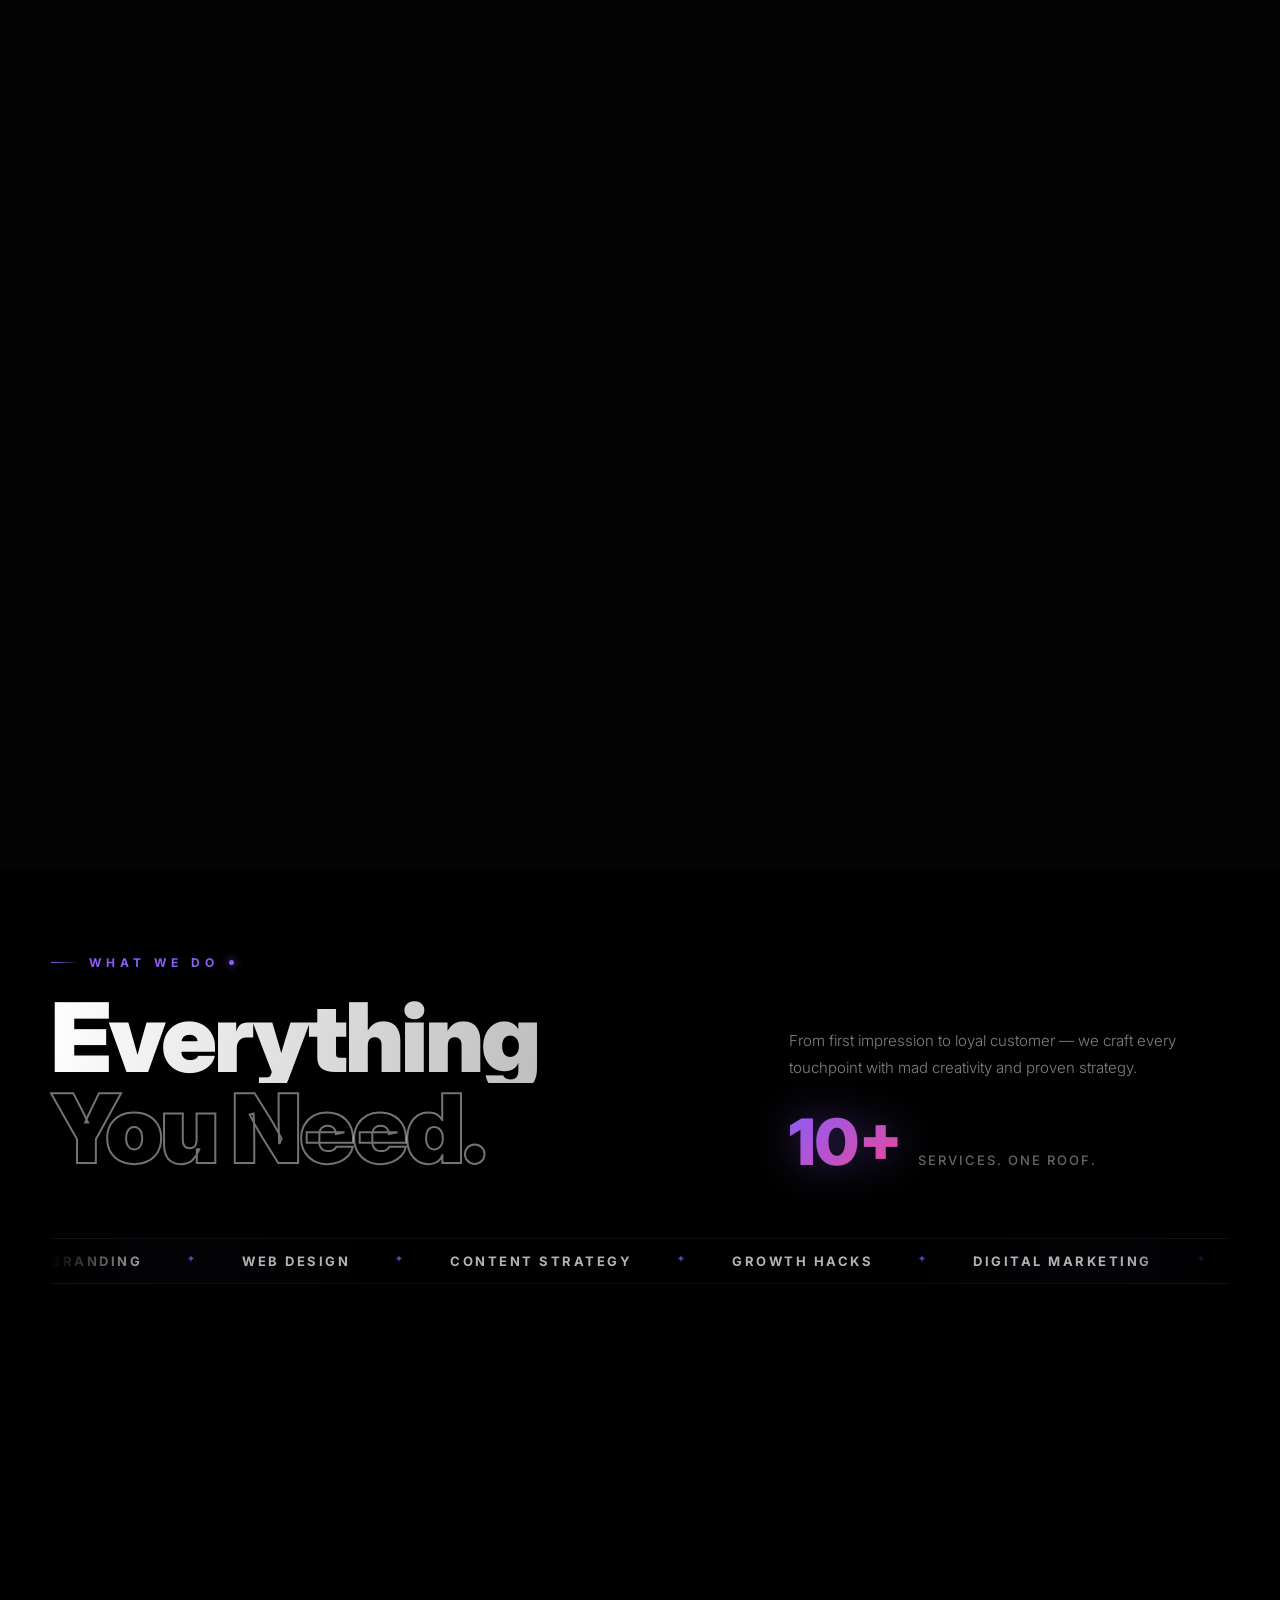
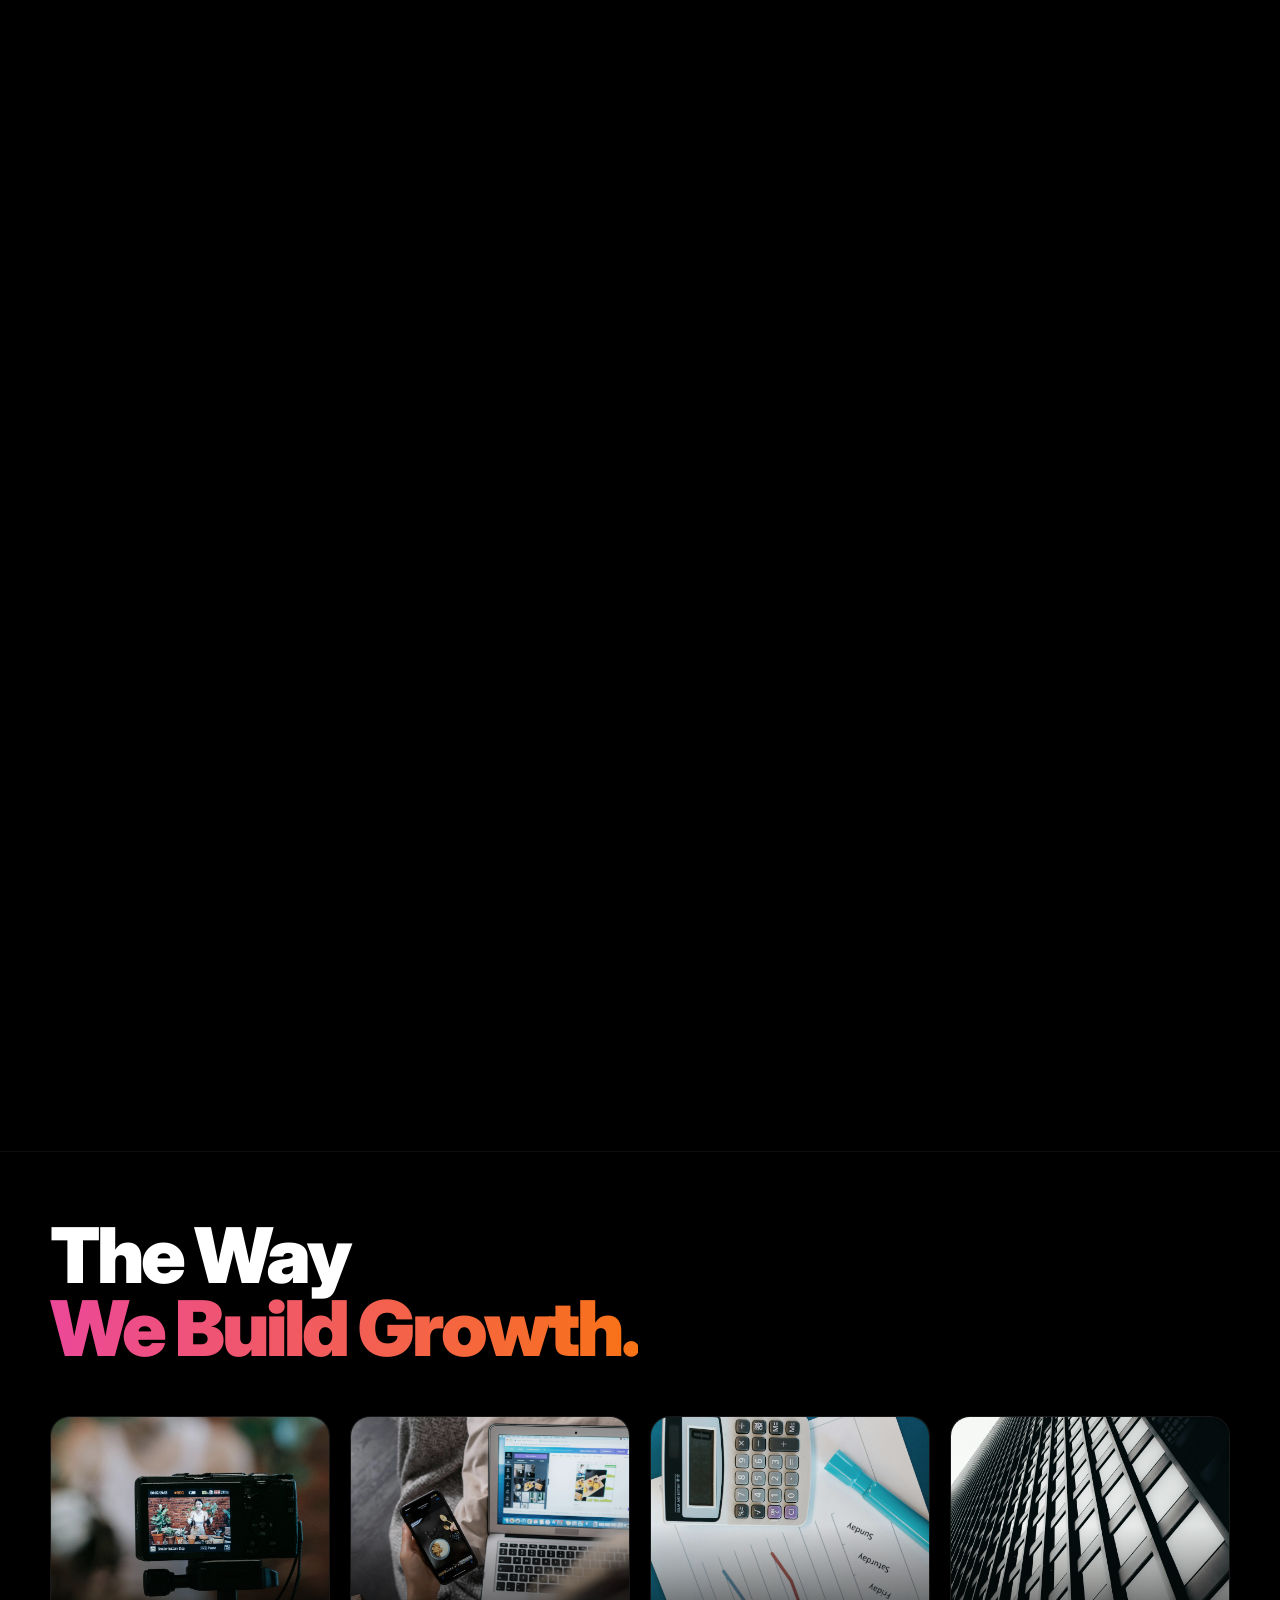
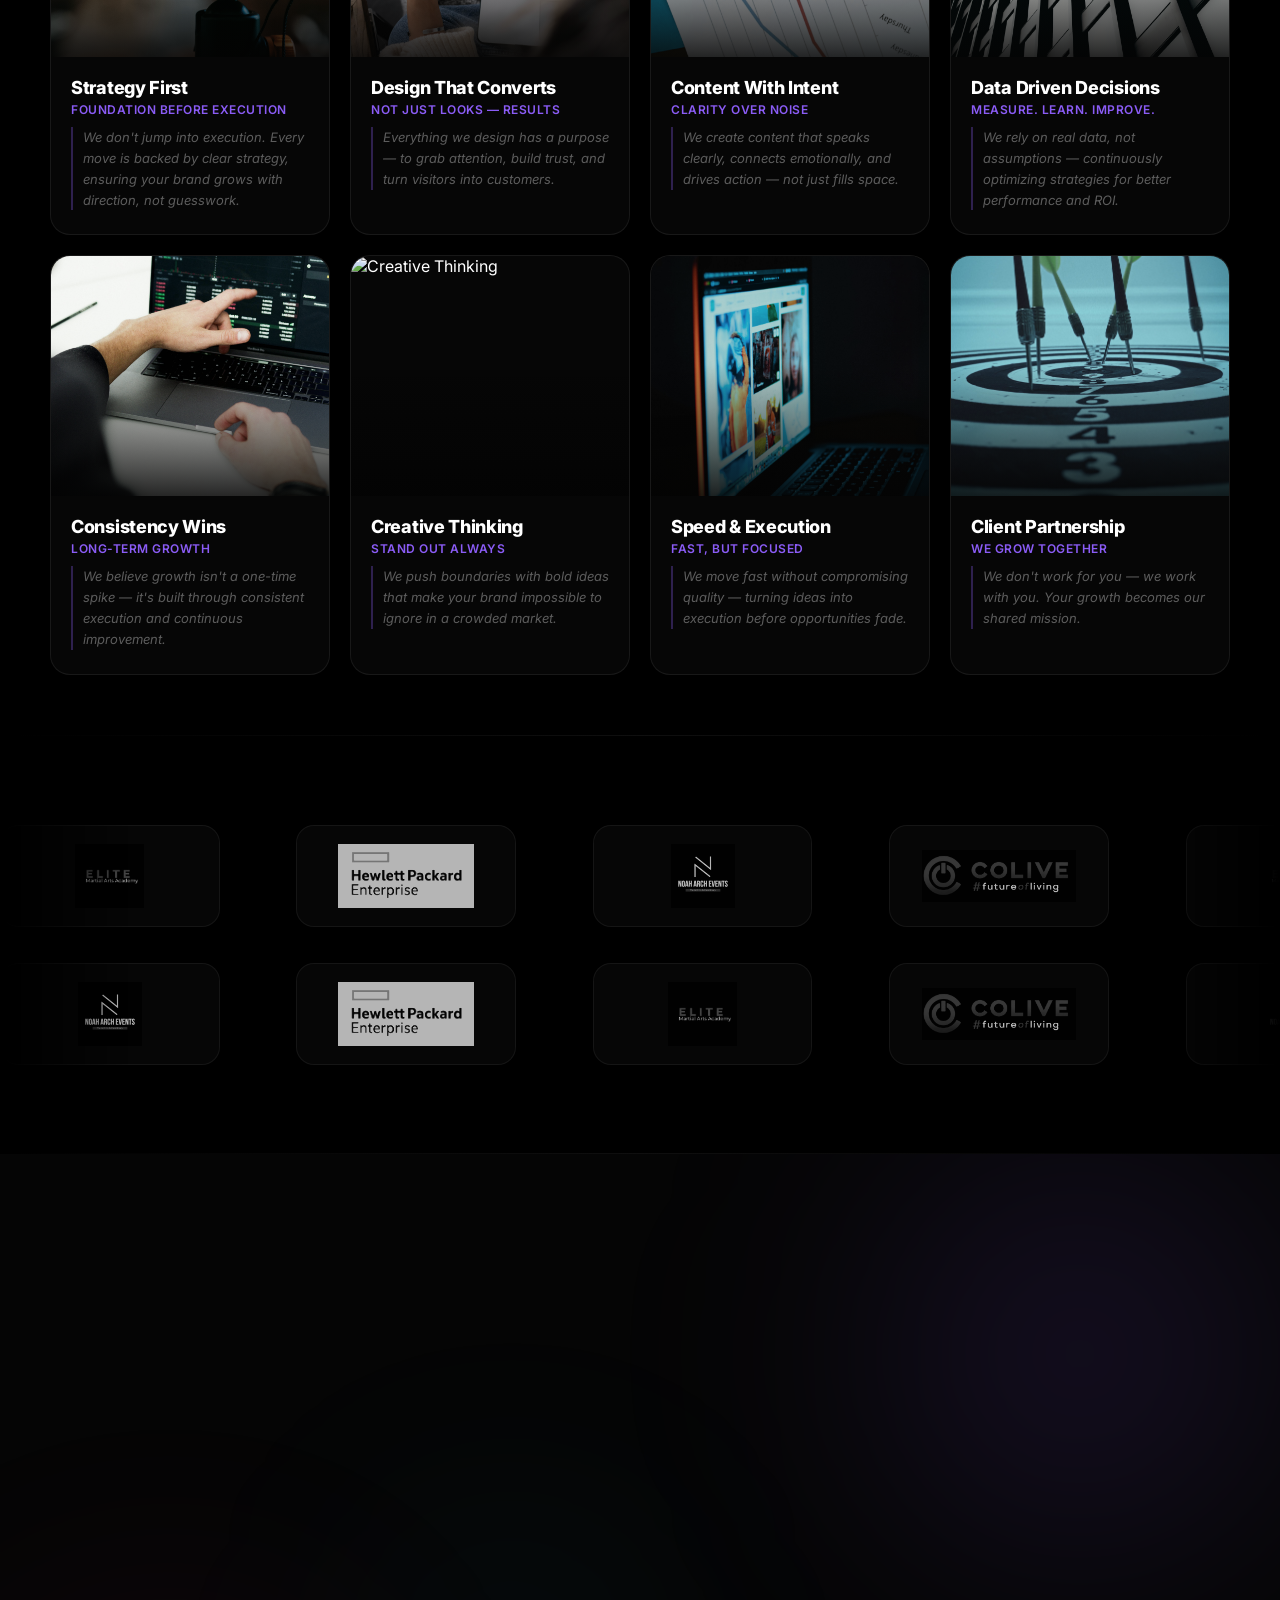
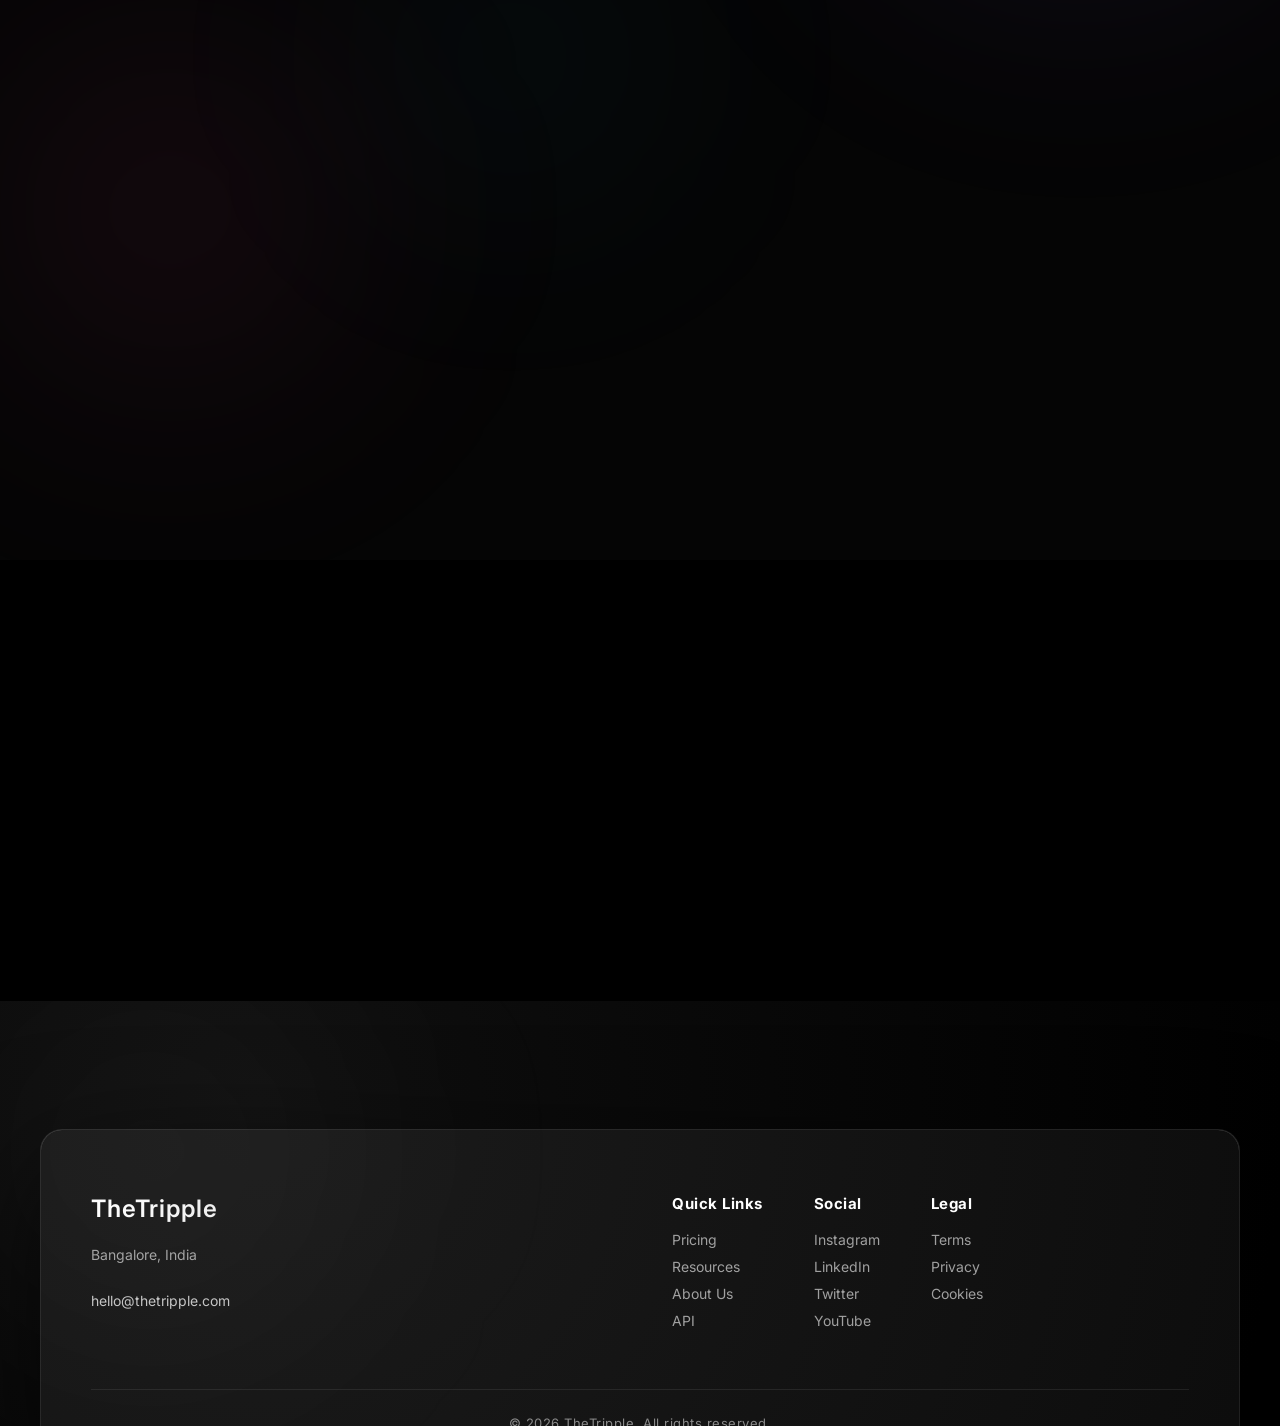
==== commit bb781c82: "Commit" ====
--- a/index.html
+++ b/index.html
@@ -10,17 +10,14 @@
   <link rel="preconnect" href="https://fonts.gstatic.com" crossorigin>
   <link href="https://fonts.googleapis.com/css2?family=Inter:wght@300;400;500;600;700;800;900&display=swap" rel="stylesheet">
 
-  <!-- Bootstrap -->
-  <link href="https://cdn.jsdelivr.net/npm/bootstrap@5.3.0/dist/css/bootstrap.min.css" rel="stylesheet">
-
   <!-- Site CSS -->
   <link rel="stylesheet" href="css/style.css">
 </head>
 
 <body>
 
-<div class="cursor-dot"></div>
-<div class="cursor-circle"></div>
+<div id="cursor-dot"></div>
+<div id="cursor-ring"></div>
 
 <!-- Noise / Ambient Decorative Layers -->
 <div class="noise" aria-hidden="true"></div>
@@ -92,8 +89,6 @@
   <div class="aboutus-sticky-wrapper">
 
     <div class="au-bg-base" aria-hidden="true"></div>
-    <div class="au-grain"   aria-hidden="true"></div>
-
     <!-- BLOCK 1 — OPENING -->
     <div class="au-opening" id="au-opening">
       <div class="au-container">
@@ -643,8 +638,6 @@
   <div class="blogs-bg-glow glow-1" aria-hidden="true"></div>
   <div class="blogs-bg-glow glow-2" aria-hidden="true"></div>
   <div class="blogs-bg-glow glow-3" aria-hidden="true"></div>
-  <div class="blogs-grain"          aria-hidden="true"></div>
-
   <!-- HEADER -->
   <div class="blogs-header" id="blogs-header">
     <p class="blogs-eyebrow">OUR JOURNAL</p>
@@ -671,10 +664,9 @@
         <p class="blog-featured-excerpt">
           Most brands stop at the visual — a slick logo, a nice palette. But what separates forgettable from unforgettable is a narrative people want to be part of.
         </p>
-        <a href="#" class="blog-read-more">
-          <span>Read Article</span>
+        <!-- <a href="#" class="blog-read-more">
           <svg width="16" height="16" viewBox="0 0 16 16" fill="none" aria-hidden="true"><path d="M3 8h10M9 4l4 4-4 4" stroke="currentColor" stroke-width="1.5" stroke-linecap="round" stroke-linejoin="round"/></svg>
-        </a>
+        </a> -->
       </div>
     </article>
   </div>
@@ -855,60 +847,38 @@
 <script src="https://cdn.jsdelivr.net/npm/gsap@3/dist/ScrollTrigger.min.js" defer></script>
 <script src="js/script.js" defer></script>
 
-<!-- Custom cursor — inline for immediate execution (no defer needed) -->
+<!-- Cursor -->
 <script>
-(function () {
-  'use strict';
-
-  var dot    = document.querySelector('.cursor-dot');
-  var circle = document.querySelector('.cursor-circle');
-
-  if (!dot || !circle) return;
-
-  var mouseX  = 0, mouseY  = 0;
-  var circleX = 0, circleY = 0;
-  var rafId   = null, idleTimer = null;
-  var isRunning = false;
-
-  /* Track exact mouse position + reset idle timer */
-  document.addEventListener('mousemove', function (e) {
-    mouseX = e.clientX;
-    mouseY = e.clientY;
-    dot.style.left = mouseX + 'px';
-    dot.style.top  = mouseY + 'px';
-    clearTimeout(idleTimer);
-    if (!isRunning) {
-      isRunning = true;
-      animateCursor();
-    }
-    idleTimer = setTimeout(function () {
-      if (rafId) { cancelAnimationFrame(rafId); rafId = null; isRunning = false; }
-    }, 3000);
-  }, { passive: true });
-
-  /* Smooth lagged circle — single rAF loop */
-  function animateCursor() {
-    rafId    = requestAnimationFrame(animateCursor);
-    circleX += (mouseX - circleX) * 0.15;
-    circleY += (mouseY - circleY) * 0.15;
-    circle.style.left = circleX + 'px';
-    circle.style.top  = circleY + 'px';
-  }
-
-  isRunning = true;
-  animateCursor();
-
-  /* Pause rAF when page is hidden (battery/CPU savings) */
-  document.addEventListener('visibilitychange', function () {
-    if (document.hidden) {
-      cancelAnimationFrame(rafId); rafId = null; isRunning = false;
-      clearTimeout(idleTimer);
-    } else {
-      isRunning = true;
-      animateCursor();
-    }
-  });
-}());
+const dot  = document.getElementById('cursor-dot');
+const ring = document.getElementById('cursor-ring');
+let mx = 0, my = 0, rx = 0, ry = 0;
+let rafIdC = null, idleTimerC = null, isRunningC = false;
+
+window.addEventListener('mousemove', e => {
+  mx = e.clientX; my = e.clientY;
+  dot.style.left  = mx + 'px';
+  dot.style.top   = my + 'px';
+  clearTimeout(idleTimerC);
+  if (!isRunningC) { isRunningC = true; animateCursor(); }
+  idleTimerC = setTimeout(() => {
+    if (rafIdC) { cancelAnimationFrame(rafIdC); rafIdC = null; isRunningC = false; }
+  }, 3000);
+}, { passive: true });
+
+function animateCursor() {
+  rafIdC = requestAnimationFrame(animateCursor);
+  rx += (mx - rx) * 0.12;
+  ry += (my - ry) * 0.12;
+  ring.style.left = rx + 'px';
+  ring.style.top  = ry + 'px';
+}
+isRunningC = true;
+animateCursor();
+
+document.addEventListener('visibilitychange', () => {
+  if (document.hidden) { cancelAnimationFrame(rafIdC); rafIdC = null; isRunningC = false; clearTimeout(idleTimerC); }
+  else { isRunningC = true; animateCursor(); }
+});
 </script>
 
 
--- a/css/style.css
+++ b/css/style.css
@@ -30,7 +30,6 @@
 }
 
 html {
-  scroll-behavior: smooth;
 }
 
 body {
@@ -55,30 +54,35 @@
 /* ============================================================
    CUSTOM CURSOR
 ============================================================ */
-.cursor-dot {
-  position:       fixed;
-  width:          6px;
-  height:         6px;
-  background:     #ffffff;
-  border-radius:  50%;
-  pointer-events: none;
-  z-index:        9999;
-  transform:      translate(-50%, -50%);
-  will-change:    left, top;
-}
-
-.cursor-circle {
-  position:       fixed;
-  width:          32px;
-  height:         32px;
-  border:         1.5px solid rgba(255,255,255,0.7);
-  border-radius:  50%;
-  pointer-events: none;
-  z-index:        9998;
-  transform:      translate(-50%, -50%);
-  /* Only transition size changes — position driven by rAF */
-  transition:     width 0.2s ease, height 0.2s ease;
-  will-change:    left, top;
+#cursor-dot, #cursor-ring {
+  position:         fixed;
+  border-radius:    50%;
+  pointer-events:   none;
+  z-index:          9999;
+  mix-blend-mode:   difference;
+  transform:        translate(-50%,-50%);
+}
+#cursor-dot {
+  width:            8px; height: 8px;
+  background:       var(--clr-white);
+  transition:       transform 0.1s;
+}
+#cursor-ring {
+  width:            36px; height: 36px;
+  border:           1.5px solid rgba(255,255,255,0.6);
+  transition:       width 0.35s cubic-bezier(0.22,1,0.36,1),
+                    height 0.35s cubic-bezier(0.22,1,0.36,1),
+                    opacity 0.35s;
+}
+body:has(a:hover) #cursor-ring,
+body:has(button:hover) #cursor-ring,
+body:has(.srv-full-card:hover) #cursor-ring {
+  width: 64px; height: 64px; opacity: 0.5;
+}
+
+@media (max-width: 768px) {
+  body { cursor: auto; }
+  #cursor-dot, #cursor-ring { display: none; }
 }
 
 /* ============================================================
@@ -123,7 +127,19 @@
   padding:             12px 0;
 }
 
-/* Bootstrap's .container handles the inner width */
+.container {
+  width: 100%;
+  max-width: var(--max-w, 1280px);
+  margin-left: auto;
+  margin-right: auto;
+  padding-left: clamp(16px, 4vw, 50px);
+  padding-right: clamp(16px, 4vw, 50px);
+}
+.d-flex { display: flex; }
+.justify-content-between { justify-content: space-between; }
+.align-items-center { align-items: center; }
+.fixed-top { position: fixed; top: 0; left: 0; width: 100%; z-index: 1030; }
+
 .navbar .container {
   padding-left:  clamp(20px, 5vw, 64px);
   padding-right: clamp(20px, 5vw, 64px);
@@ -404,6 +420,8 @@
   color:      var(--clr-white);
   overflow:   hidden;
   z-index:    1;
+  content-visibility: auto;
+  contain-intrinsic-size: 700px;
 }
 
 .services-bg-video {
@@ -962,6 +980,8 @@
   padding:    clamp(50px, 7vw, 100px) 0;
   overflow:   hidden;
   background: var(--clr-bg);
+  content-visibility: auto;
+  contain-intrinsic-size: 600px;
 }
 
 /* Subtle gradient border lines top + bottom */
@@ -1022,7 +1042,6 @@
   align-items: center;
   width:       max-content;
   gap:         clamp(40px, 6vw, 90px);
-  /* Forward direction */
   animation:   clientsScrollFwd 28s linear infinite;
   will-change: transform;
 }
@@ -1103,6 +1122,8 @@
   background: #030303;
   overflow:   hidden;
   padding:    0;
+  content-visibility: auto;
+  contain-intrinsic-size: 700px;
 }
 
 .au-bg-base {
@@ -1115,16 +1136,6 @@
   background-position: center;
   background-repeat:   no-repeat;
   z-index: 0;
-}
-
-.au-grain {
-  position:         absolute;
-  inset:            0;
-  z-index:          1;
-  opacity:          0.04;
-  pointer-events:   none;
-  background-image: url("data:image/svg+xml,%3Csvg viewBox='0 0 200 200' xmlns='http://www.w3.org/2000/svg'%3E%3Cfilter id='n'%3E%3CfeTurbulence type='fractalNoise' baseFrequency='0.85' numOctaves='4' stitchTiles='stitch'/%3E%3C/filter%3E%3Crect width='100%25' height='100%25' filter='url(%23n)'/%3E%3C/svg%3E");
-  background-size:  200px 200px;
 }
 
 .au-container {
@@ -1222,7 +1233,6 @@
   height:      60px;
   background:  linear-gradient(to bottom, var(--clr-accent), transparent);
   animation:   scrollLinePulse 2s ease-in-out infinite;
-  will-change: opacity, transform;
 }
 
 @keyframes scrollLinePulse {
@@ -1786,6 +1796,8 @@
   padding:    40px 0 80px;
   overflow:   hidden;
   z-index:    5;
+  content-visibility: auto;
+  contain-intrinsic-size: 800px;
 }
 
 .blogs-bg-glow {
@@ -1819,17 +1831,6 @@
   top:        50%;
   left:       40%;
   transform:  translate(-50%, -50%);
-}
-
-.blogs-grain {
-  position:         absolute;
-  inset:            0;
-  z-index:          1;
-  opacity:          0.035;
-  pointer-events:   none;
-  background-image: url("data:image/svg+xml,%3Csvg viewBox='0 0 256 256' xmlns='http://www.w3.org/2000/svg'%3E%3Cfilter id='noise'%3E%3CfeTurbulence type='fractalNoise' baseFrequency='0.9' numOctaves='4' stitchTiles='stitch'/%3E%3C/filter%3E%3Crect width='100%25' height='100%25' filter='url(%23noise)' opacity='1'/%3E%3C/svg%3E");
-  background-size:  180px 180px;
-  background-repeat: repeat;
 }
 
 .blogs-header {
